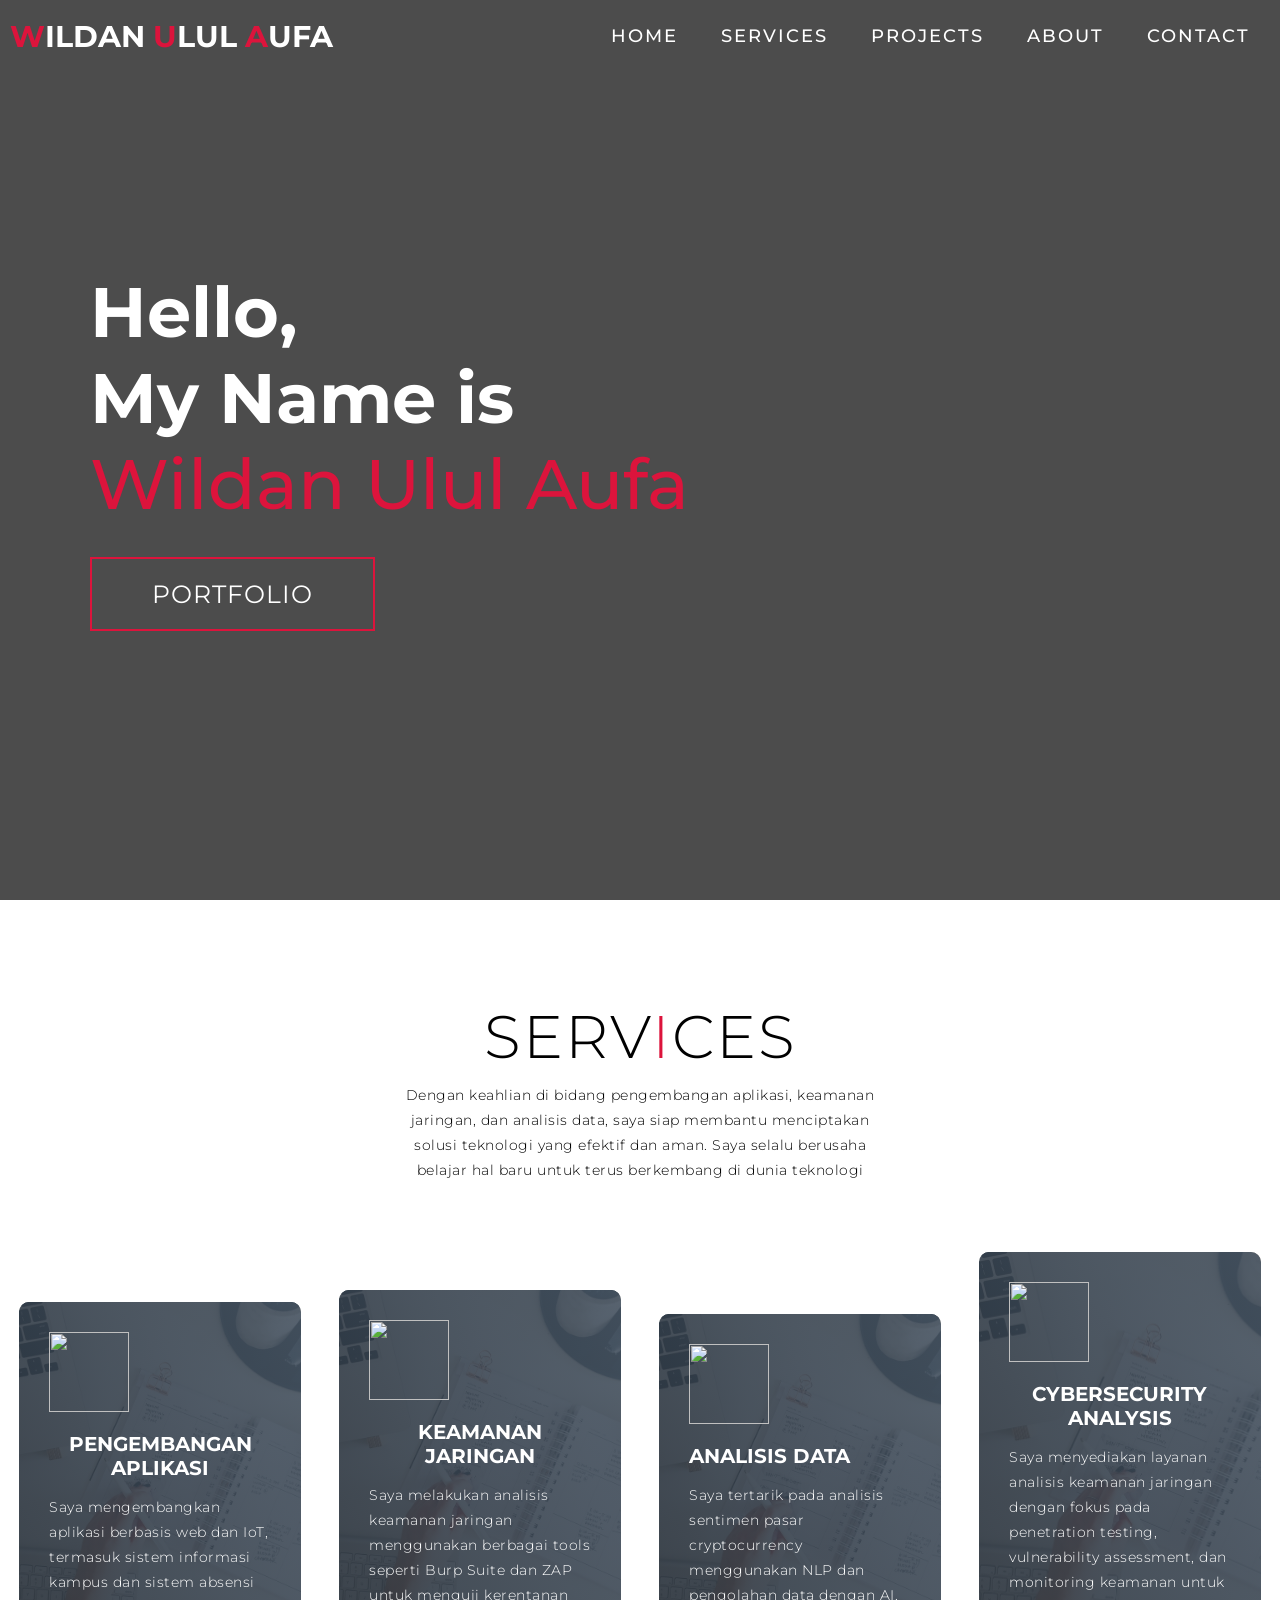
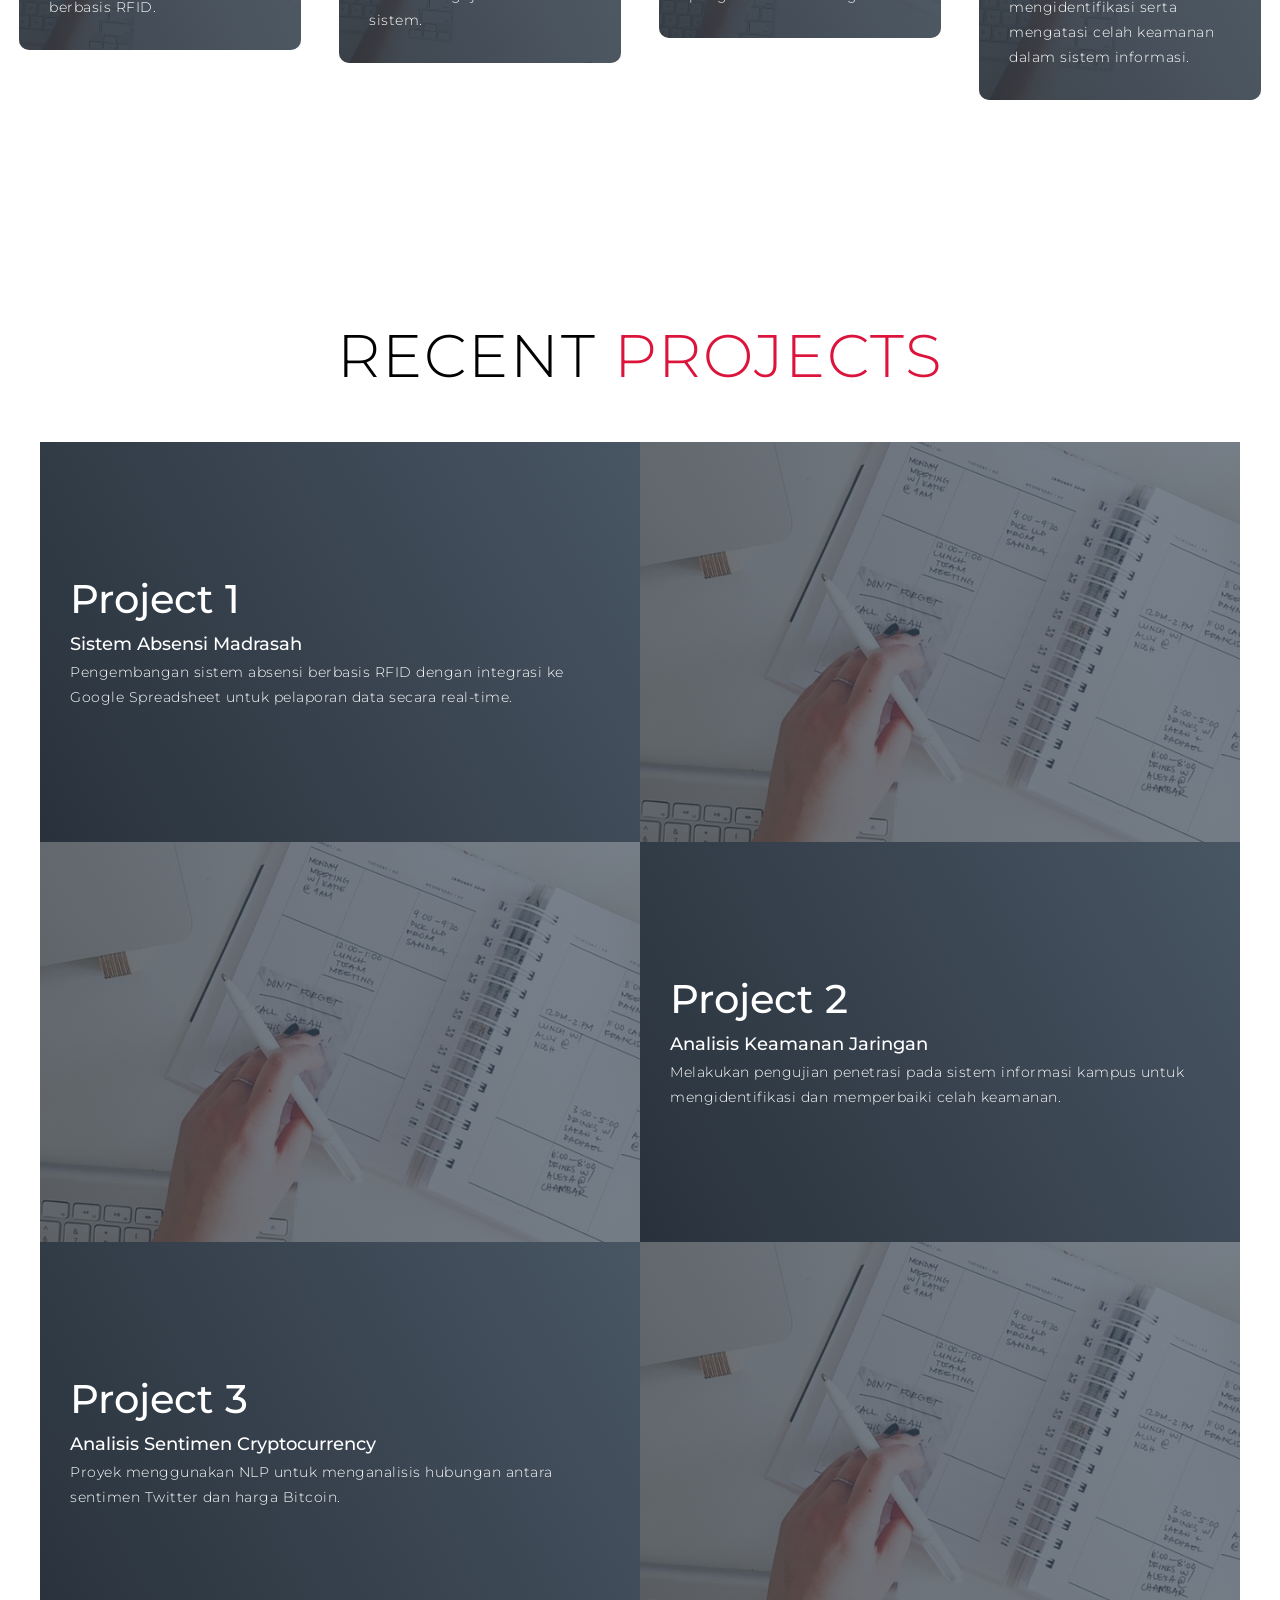
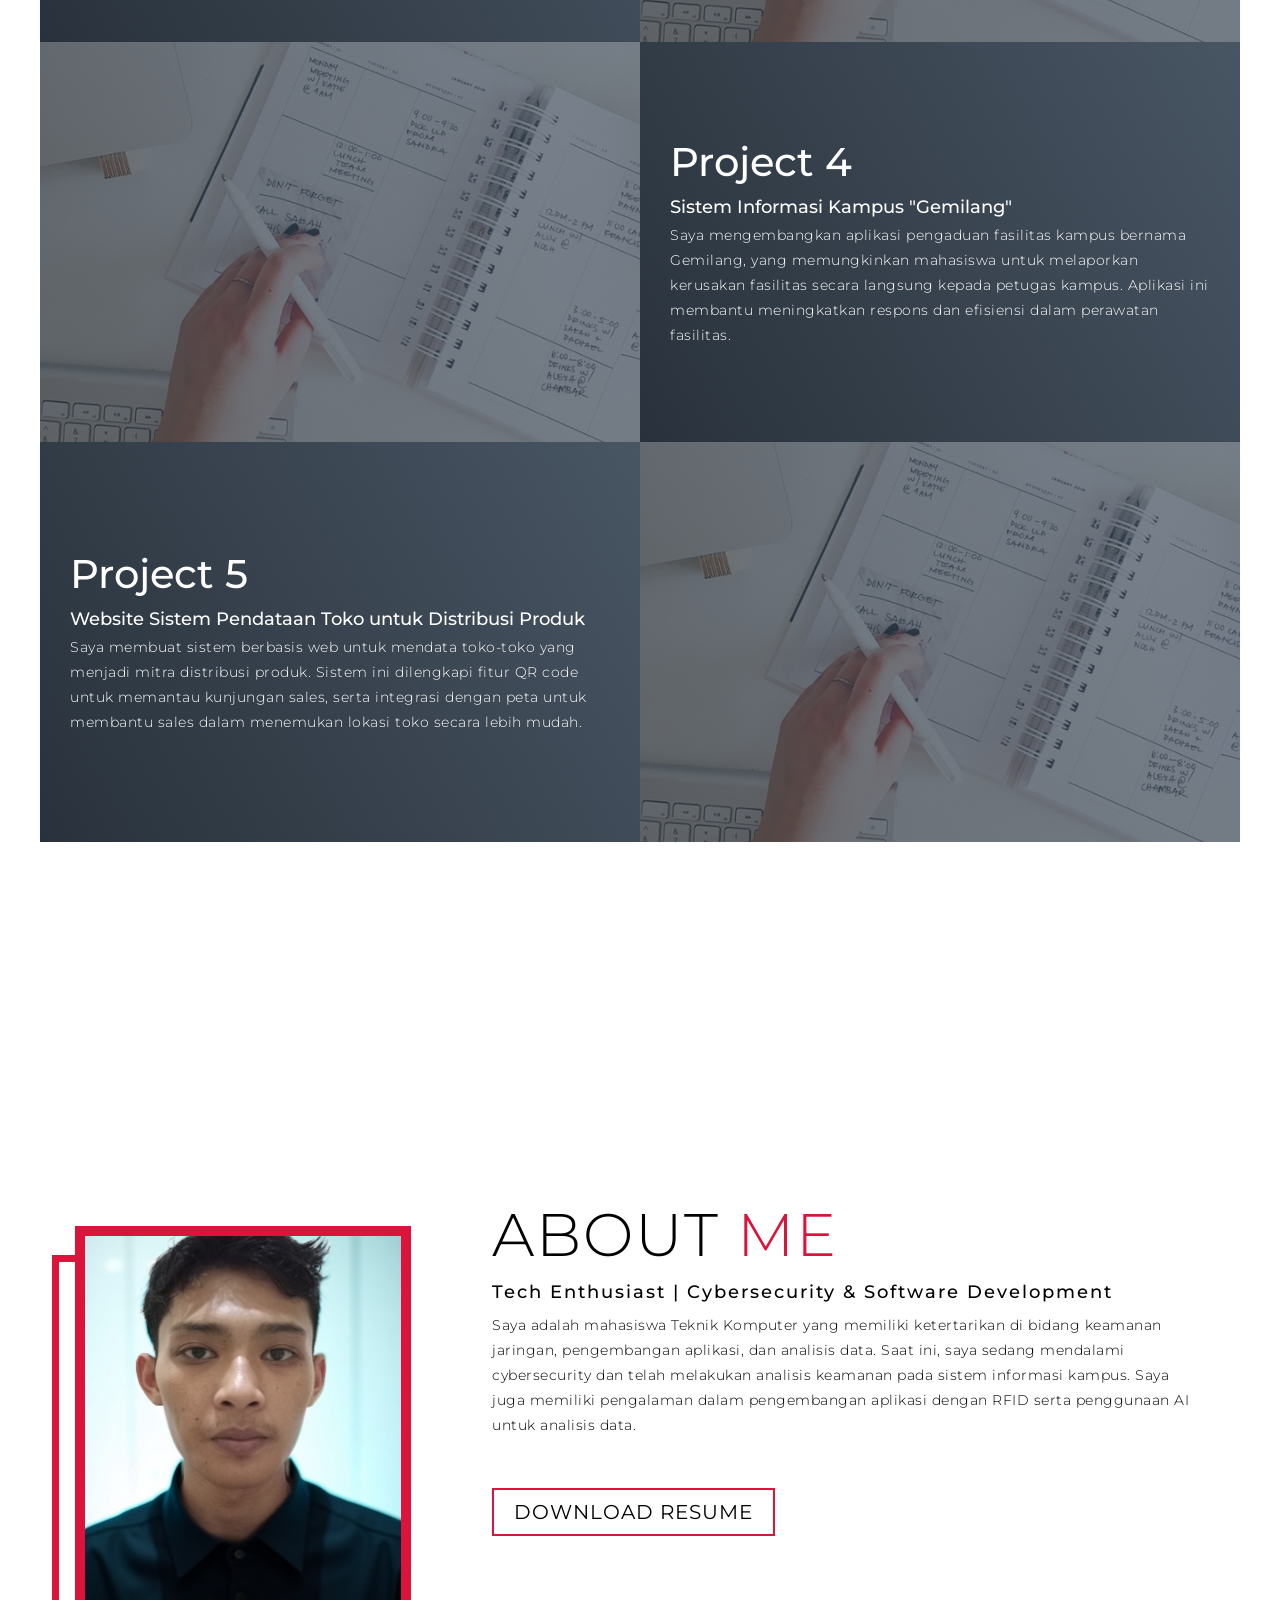
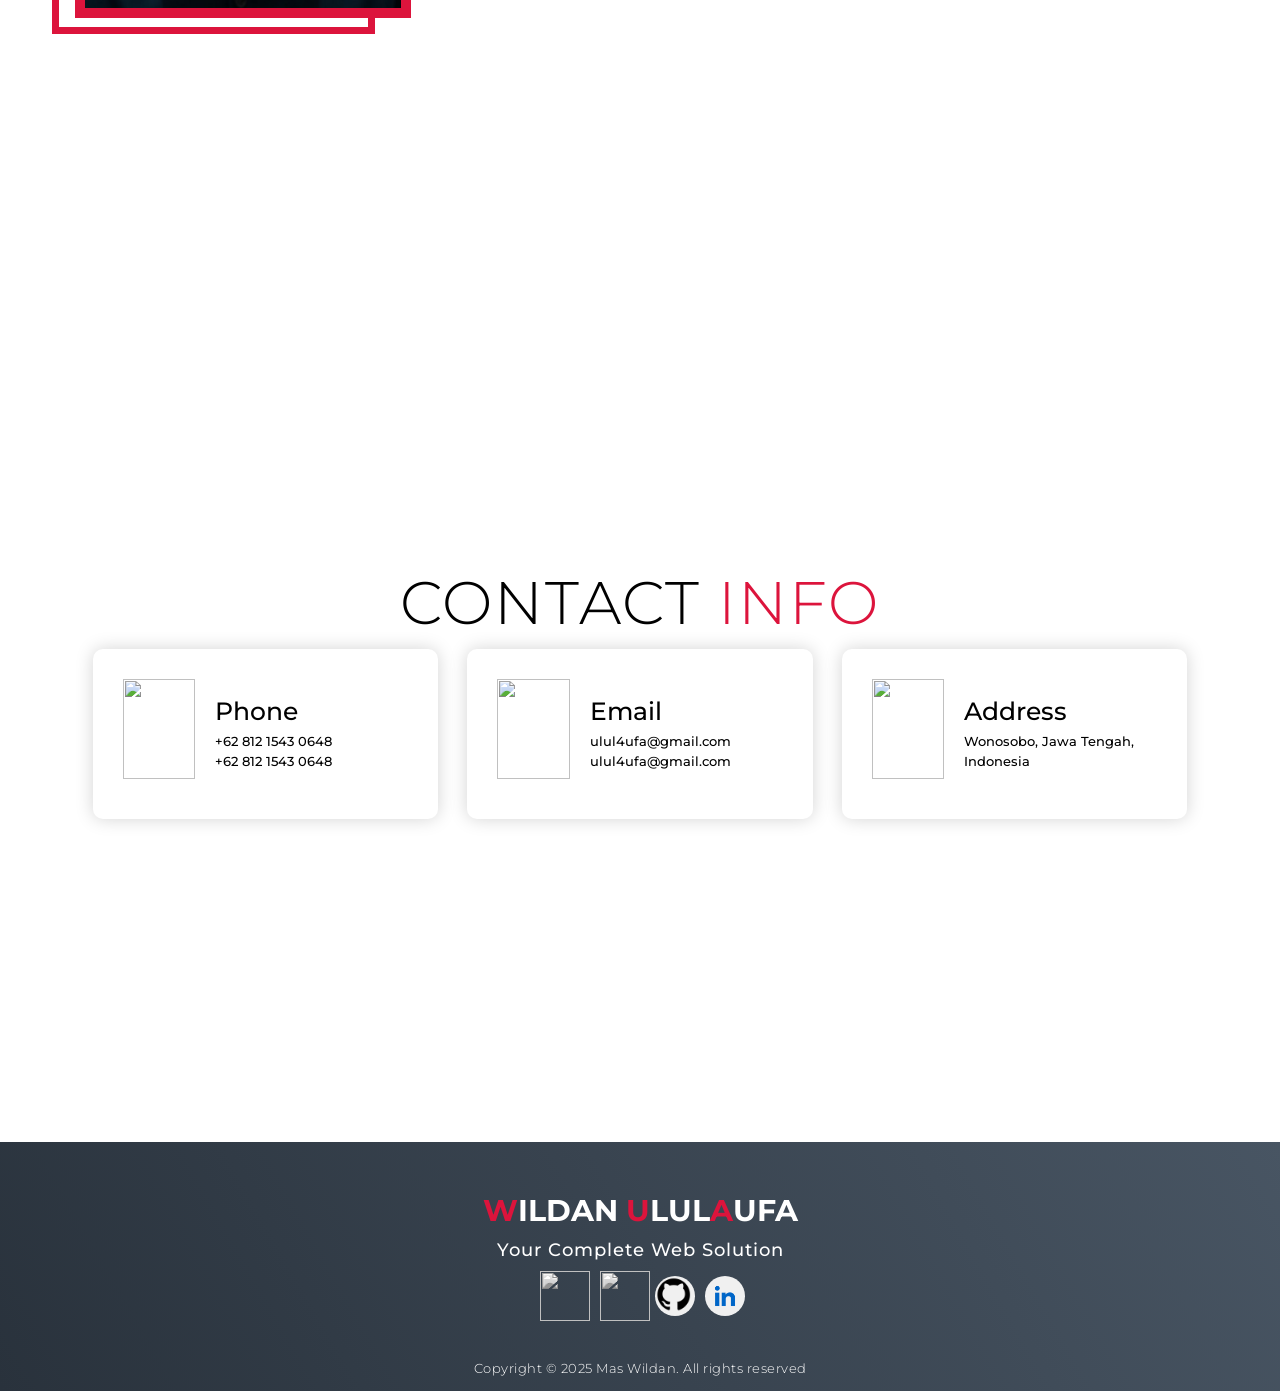
==== index.html @ d7ec3160 "Update index.html" ====
<!DOCTYPE html>
<html lang="en">

<head>
  <meta charset="UTF-8">
  <meta name="viewport" content="width=device-width, initial-scale=1.0">
  <meta name="description" content="Portofolio Wildan Ulul Aufa - Cybersecurity, Software Development, dan Data Analysis.">

  <link rel="stylesheet" href="style.css">
  <title>My Website</title>
</head>

<body>
  <!-- Header -->
  <section id="header">
    <div class="header container">
      <div class="nav-bar">
        <div class="brand">
          <a href="#hero">
            <h1><span>W</span>ildan <span>U</span>lul <span>A</span>ufa</h1>
          </a>
        </div>
        <div class="nav-list">
          <div class="hamburger">
            <div class="bar"></div>
          </div>
          <ul>
            <li><a href="#hero" data-after="Home">Home</a></li>
            <li><a href="#services" data-after="Service">Services</a></li>
            <li><a href="#projects" data-after="Projects">Projects</a></li>
            <li><a href="#about" data-after="About">About</a></li>
            <li><a href="#contact" data-after="Contact">Contact</a></li>
          </ul>
        </div>
      </div>
    </div>
  </section>
  <!-- End Header -->


  <!-- Hero Section  -->
  <section id="hero">
    <div class="hero container">
      <div>
        <h1>Hello, <span></span></h1>
        <h1>My Name is <span></span></h1>
        <h1>Wildan Ulul Aufa <span></span></h1>
        <a href="#projects" type="button" class="cta">Portfolio</a>
      </div>
    </div>
  </section>
  <!-- End Hero Section  -->

  <!-- Service Section -->
  <section id="services">
    <div class="services container">
      <div class="service-top">
        <h1 class="section-title">Serv<span>i</span>ces</h1>
        <p>Dengan keahlian di bidang pengembangan aplikasi, keamanan jaringan, dan analisis data, saya siap membantu menciptakan solusi teknologi yang efektif dan aman. Saya selalu berusaha belajar hal baru untuk terus berkembang di dunia teknologi</p>
      </div>
      <div class="service-bottom">
        <div class="service-item">
          <div class="icon"><img src="https://img.icons8.com/bubbles/100/000000/services.png" /></div>
          <h2>Pengembangan Aplikasi</h2>
          <p>Saya mengembangkan aplikasi berbasis web dan IoT, termasuk
            sistem informasi kampus dan sistem absensi berbasis RFID.</p>
        </div>
        <div class="service-item">
          <div class="icon"><img src="https://img.icons8.com/bubbles/100/000000/services.png" /></div>
          <h2>Keamanan Jaringan</h2>
          <p> Saya melakukan analisis keamanan jaringan menggunakan berbagai
            tools seperti Burp Suite dan ZAP untuk menguji kerentanan sistem.</p>
        </div>
        <div class="service-item">
          <div class="icon"><img src="https://img.icons8.com/bubbles/100/000000/services.png" /></div>
          <h2>Analisis Data</h2>
          <p>Saya tertarik pada analisis sentimen pasar cryptocurrency
            menggunakan NLP dan pengolahan data dengan AI.</p>
        </div>
        <div class="service-item">
          <div class="icon"><img src="https://img.icons8.com/bubbles/100/000000/services.png" /></div>
          <h2>Cybersecurity Analysis</h2>
          <p>Saya menyediakan layanan analisis keamanan jaringan dengan fokus pada penetration testing, vulnerability assessment, dan monitoring keamanan untuk mengidentifikasi serta mengatasi celah keamanan dalam sistem informasi.</p>
        </div>
      </div>
    </div>
  </section>
  <!-- End Service Section -->

  <!-- Projects Section -->
  <section id="projects">
    <div class="projects container">
      <div class="projects-header">
        <h1 class="section-title">Recent <span>Projects</span></h1>
      </div>
      <div class="all-projects">
        <div class="project-item">
          <div class="project-info">
            <h1>Project 1</h1>
            <h2>Sistem Absensi Madrasah</h2>
            <p> Pengembangan sistem absensi berbasis RFID dengan integrasi ke Google
                Spreadsheet untuk pelaporan data secara real-time.</p>
          </div>
          <div class="project-img">
            <img src="./img/img-1.png" alt="img">
          </div>
        </div>
        <div class="project-item">
          <div class="project-info">
            <h1>Project 2</h1>
            <h2>Analisis Keamanan Jaringan</h2>
            <p>Melakukan pengujian penetrasi pada sistem informasi kampus untuk
                mengidentifikasi dan memperbaiki celah keamanan.</p>
          </div>
          <div class="project-img">
            <img src="./img/img-1.png" alt="img">
          </div>
        </div>
        <div class="project-item">
          <div class="project-info">
            <h1>Project 3</h1>
            <h2>Analisis Sentimen Cryptocurrency</h2>
            <p>Proyek menggunakan NLP untuk menganalisis hubungan antara sentimen
                Twitter dan harga Bitcoin.</p>
          </div>
          <div class="project-img">
            <img src="./img/img-1.png" alt="img">
          </div>
        </div>
        <div class="project-item">
          <div class="project-info">
            <h1>Project 4</h1>
            <h2>Sistem Informasi Kampus "Gemilang"</h2>
            <p>Saya mengembangkan aplikasi pengaduan fasilitas kampus bernama Gemilang, yang memungkinkan mahasiswa untuk melaporkan kerusakan fasilitas secara langsung kepada petugas kampus. Aplikasi ini membantu meningkatkan respons dan efisiensi dalam perawatan fasilitas.

            </p>
          </div>
          <div class="project-img">
            <img src="./img/img-1.png" alt="img">
          </div>
        </div>
        <div class="project-item">
          <div class="project-info">
            <h1>Project 5</h1>
            <h2>Website Sistem Pendataan Toko untuk Distribusi Produk</h2>
            <p>Saya membuat sistem berbasis web untuk mendata toko-toko yang menjadi mitra distribusi produk. Sistem ini dilengkapi fitur QR code untuk memantau kunjungan sales, serta integrasi dengan peta untuk membantu sales dalam menemukan lokasi toko secara lebih mudah.</p>
          </div>
          <div class="project-img">
            <img src="./img/img-1.png" alt="img">
          </div>
        </div>
      </div>
    </div>
  </section>
  <!-- End Projects Section -->

  <!-- About Section -->
  <section id="about">
    <div class="about container">
      <div class="col-left">
        <div class="about-img">
          <img src="./img/img-2.png" alt="img">
        </div>
      </div>
      <div class="col-right">
        <h1 class="section-title">About <span>me</span></h1>
        <h2>Tech Enthusiast | Cybersecurity & Software Development</h2>
        <p>Saya adalah mahasiswa Teknik Komputer yang memiliki ketertarikan di bidang
            keamanan jaringan, pengembangan aplikasi, dan analisis data. Saat ini,
            saya sedang mendalami cybersecurity dan telah melakukan analisis keamanan
            pada sistem informasi kampus. Saya juga memiliki pengalaman dalam
            pengembangan aplikasi dengan RFID serta penggunaan AI untuk analisis data.</p>
            <a href="Wildan_Ulul_Aufa_Resume.pdf" class="cta" download>Download Resume</a>

      </div>
    </div>
  </section>
  <!-- End About Section -->

  <!-- Contact Section -->
  <section id="contact">
    <div class="contact container">
      <div>
        <h1 class="section-title">Contact <span>info</span></h1>
      </div>
      <div class="contact-items">
        <div class="contact-item">
          <div class="icon"><img src="https://img.icons8.com/bubbles/100/000000/phone.png" /></div>
          <div class="contact-info">
            <h1>Phone</h1>
            <h2>+62 812 1543 0648</h2>
            <h2>+62 812 1543 0648</h2>
          </div>
        </div>
        <div class="contact-item">
          <div class="icon"><img src="https://img.icons8.com/bubbles/100/000000/new-post.png" /></div>
          <div class="contact-info">
            <h1>Email</h1>
            <h2>ulul4ufa@gmail.com</h2>
            <h2>ulul4ufa@gmail.com</h2>
          </div>
        </div>
        <div class="contact-item">
          <div class="icon"><img src="https://img.icons8.com/bubbles/100/000000/map-marker.png" /></div>
          <div class="contact-info">
            <h1>Address</h1>
            <h2>Wonosobo, Jawa Tengah, Indonesia</h2>
          </div>
        </div>
      </div>
    </div>
  </section>
  <!-- End Contact Section -->

  <!-- Footer -->
  <section id="footer">
    <div class="footer container">
      <div class="brand">
        <h1><span>W</span>ildan <span>U</span>lul<span>A</span>ufa</h1>
      </div>
      <h2>Your Complete Web Solution</h2>
      <div class="social-icon">
        <div class="social-item">
          <a href="#"><img src="https://img.icons8.com/bubbles/100/000000/facebook-new.png" /></a>
        </div>
        <div class="social-item">
          <a href="https:instagram.com/wil.dan.ulul"><img src="https://img.icons8.com/bubbles/100/000000/instagram-new.png" /></a>
        </div>
        <div class="social-icons">
            <a href="https://github.com/wildantech"><img src="github-icon.png" alt="GitHub"></a>
            <a href="https://linkedin.com/in/ulul-aufa-ba371b335"><img src="linkedin-icon.png" alt="LinkedIn"></a>
          </div>
          
      </div>
      <p>Copyright © 2025 Mas Wildan. All rights reserved</p>
    </div>
  </section>
  <!-- End Footer -->
  <script src="./app.js"></script>
</body>

</html>
---- style.css ----
@import 'https://fonts.googleapis.com/css?family=Montserrat:300, 400, 700&display=swap';
* {
	padding: 0;
	margin: 0;
	box-sizing: border-box;
}
html {
	font-size: 10px;
	font-family: 'Montserrat', sans-serif;
	scroll-behavior: smooth;
}
a {
	text-decoration: none;
}
.container {
	min-height: 100vh;
	width: 100%;
	display: flex;
	align-items: center;
	justify-content: center;
}
img {
	height: 100%;
	width: 100%;
	object-fit: cover;
}
p {
	color: black;
	font-size: 1.4rem;
	margin-top: 5px;
	line-height: 2.5rem;
	font-weight: 300;
	letter-spacing: 0.05rem;
}
.section-title {
	font-size: 4rem;
	font-weight: 300;
	color: black;
	margin-bottom: 10px;
	text-transform: uppercase;
	letter-spacing: 0.2rem;
	text-align: center;
}
.section-title span {
	color: crimson;
}

.cta {
	display: inline-block;
	padding: 10px 30px;
	color: white;
	background-color: transparent;
	border: 2px solid crimson;
	font-size: 2rem;
	text-transform: uppercase;
	letter-spacing: 0.1rem;
	margin-top: 30px;
	transition: 0.3s ease;
	transition-property: background-color, color;
}
.cta:hover {
	color: white;
	background-color: crimson;
}
.brand h1 {
	font-size: 3rem;
	text-transform: uppercase;
	color: white;
}
.brand h1 span {
	color: crimson;
}

/* Header section */
#header {
	position: fixed;
	z-index: 1000;
	left: 0;
	top: 0;
	width: 100vw;
	height: auto;
}
#header .header {
	min-height: 8vh;
	background-color: rgba(31, 30, 30, 0.24);
	transition: 0.3s ease background-color;
}
#header .nav-bar {
	display: flex;
	align-items: center;
	justify-content: space-between;
	width: 100%;
	height: 100%;
	max-width: 1300px;
	padding: 0 10px;
}
#header .nav-list ul {
	list-style: none;
	position: absolute;
	background-color: rgb(31, 30, 30);
	width: 100vw;
	height: 100vh;
	left: 100%;
	top: 0;
	display: flex;
	flex-direction: column;
	justify-content: center;
	align-items: center;
	z-index: 1;
	overflow-x: hidden;
	transition: 0.5s ease left;
}
#header .nav-list ul.active {
	left: 0%;
}
#header .nav-list ul a {
	font-size: 2.5rem;
	font-weight: 500;
	letter-spacing: 0.2rem;
	text-decoration: none;
	color: white;
	text-transform: uppercase;
	padding: 20px;
	display: block;
}
#header .nav-list ul a::after {
	content: attr(data-after);
	position: absolute;
	top: 50%;
	left: 50%;
	transform: translate(-50%, -50%) scale(0);
	color: rgba(240, 248, 255, 0.021);
	font-size: 13rem;
	letter-spacing: 50px;
	z-index: -1;
	transition: 0.3s ease letter-spacing;
}
#header .nav-list ul li:hover a::after {
	transform: translate(-50%, -50%) scale(1);
	letter-spacing: initial;
}
#header .nav-list ul li:hover a {
	color: crimson;
}
#header .hamburger {
	height: 60px;
	width: 60px;
	display: inline-block;
	border: 3px solid white;
	border-radius: 50%;
	position: relative;
	display: flex;
	align-items: center;
	justify-content: center;
	z-index: 100;
	cursor: pointer;
	transform: scale(0.8);
	margin-right: 20px;
}
#header .hamburger:after {
	position: absolute;
	content: '';
	height: 100%;
	width: 100%;
	border-radius: 50%;
	border: 3px solid white;
	animation: hamburger_puls 1s ease infinite;
}
#header .hamburger .bar {
	height: 2px;
	width: 30px;
	position: relative;
	background-color: white;
	z-index: -1;
}
#header .hamburger .bar::after,
#header .hamburger .bar::before {
	content: '';
	position: absolute;
	height: 100%;
	width: 100%;
	left: 0;
	background-color: white;
	transition: 0.3s ease;
	transition-property: top, bottom;
}
#header .hamburger .bar::after {
	top: 8px;
}
#header .hamburger .bar::before {
	bottom: 8px;
}
#header .hamburger.active .bar::before {
	bottom: 0;
}
#header .hamburger.active .bar::after {
	top: 0;
}
/* End Header section */

/* Hero Section */
#hero {
	background-image: url(./img/hero-bg.png);
	background-size: cover;
	background-position: top center;
	position: relative;
	z-index: 1;
}
#hero::after {
	content: '';
	position: absolute;
	left: 0;
	top: 0;
	height: 100%;
	width: 100%;
	background-color: black;
	opacity: 0.7;
	z-index: -1;
}
#hero .hero {
	max-width: 1200px;
	margin: 0 auto;
	padding: 0 50px;
	justify-content: flex-start;
}
#hero h1 {
	display: block;
	width: fit-content;
	font-size: 4rem;
	position: relative;
	color: transparent;
	animation: text_reveal 0.5s ease forwards;
	animation-delay: 1s;
}
#hero h1:nth-child(1) {
	animation-delay: 1s;
}
#hero h1:nth-child(2) {
	animation-delay: 2s;
}
#hero h1:nth-child(3) {
	animation: text_reveal_name 0.5s ease forwards;
	animation-delay: 3s;
}
#hero h1 span {
	position: absolute;
	top: 0;
	left: 0;
	height: 100%;
	width: 0;
	background-color: crimson;
	animation: text_reveal_box 1s ease;
	animation-delay: 0.5s;
}
#hero h1:nth-child(1) span {
	animation-delay: 0.5s;
}
#hero h1:nth-child(2) span {
	animation-delay: 1.5s;
}
#hero h1:nth-child(3) span {
	animation-delay: 2.5s;
}

/* End Hero Section */

/* Services Section */
#services .services {
	flex-direction: column;
	text-align: center;
	max-width: 1500px;
	margin: 0 auto;
	padding: 100px 0;
}
#services .service-top {
	max-width: 500px;
	margin: 0 auto;
}
#services .service-bottom {
	display: flex;
	align-items: center;
	justify-content: center;
	flex-wrap: wrap;
	margin-top: 50px;
}
#services .service-item {
	flex-basis: 80%;
	display: flex;
	align-items: flex-start;
	justify-content: center;
	flex-direction: column;
	padding: 30px;
	border-radius: 10px;
	background-image: url(./img/img-1.png);
	background-size: cover;
	margin: 10px 5%;
	position: relative;
	z-index: 1;
	overflow: hidden;
}
#services .service-item::after {
	content: '';
	position: absolute;
	left: 0;
	top: 0;
	height: 100%;
	width: 100%;
	background-image: linear-gradient(60deg, #29323c 0%, #485563 100%);
	opacity: 0.9;
	z-index: -1;
}
#services .service-bottom .icon {
	height: 80px;
	width: 80px;
	margin-bottom: 20px;
}
#services .service-item h2 {
	font-size: 2rem;
	color: white;
	margin-bottom: 10px;
	text-transform: uppercase;
}
#services .service-item p {
	color: white;
	text-align: left;
}
/* End Services Section */

/* Projects section */
#projects .projects {
	flex-direction: column;
	max-width: 1200px;
	margin: 0 auto;
	padding: 100px 0;
}
#projects .projects-header h1 {
	margin-bottom: 50px;
}
#projects .all-projects {
	display: flex;
	align-items: center;
	justify-content: center;
	flex-direction: column;
}
#projects .project-item {
	display: flex;
	align-items: center;
	justify-content: center;
	flex-direction: column;
	width: 80%;
	margin: 20px auto;
	overflow: hidden;
	border-radius: 10px;
}
#projects .project-info {
	padding: 30px;
	flex-basis: 50%;
	height: 100%;
	display: flex;
	align-items: flex-start;
	justify-content: center;
	flex-direction: column;
	background-image: linear-gradient(60deg, #29323c 0%, #485563 100%);
	color: white;
}
#projects .project-info h1 {
	font-size: 4rem;
	font-weight: 500;
}
#projects .project-info h2 {
	font-size: 1.8rem;
	font-weight: 500;
	margin-top: 10px;
}
#projects .project-info p {
	color: white;
}
#projects .project-img {
	flex-basis: 50%;
	height: 300px;
	overflow: hidden;
	position: relative;
}
#projects .project-img:after {
	content: '';
	position: absolute;
	left: 0;
	top: 0;
	height: 100%;
	width: 100%;
	background-image: linear-gradient(60deg, #29323c 0%, #485563 100%);
	opacity: 0.7;
}
#projects .project-img img {
	transition: 0.3s ease transform;
}
#projects .project-item:hover .project-img img {
	transform: scale(1.1);
}
/* End Projects section */

/* About Section */
#about .about {
	flex-direction: column-reverse;
	text-align: center;
	max-width: 1200px;
	margin: 0 auto;
	padding: 100px 20px;
}
#about .col-left {
	width: 250px;
	height: 360px;
}
#about .col-right {
	width: 100%;
}
#about .col-right h2 {
	font-size: 1.8rem;
	font-weight: 500;
	letter-spacing: 0.2rem;
	margin-bottom: 10px;
}
#about .col-right p {
	margin-bottom: 20px;
}
#about .col-right .cta {
	color: black;
	margin-bottom: 50px;
	padding: 10px 20px;
	font-size: 2rem;
}
#about .col-left .about-img {
	height: 100%;
	width: 100%;
	position: relative;
	border: 10px solid white;
}
#about .col-left .about-img::after {
	content: '';
	position: absolute;
	left: -33px;
	top: 19px;
	height: 98%;
	width: 98%;
	border: 7px solid crimson;
	z-index: -1;
}
/* End About Section */

/* contact Section */
#contact .contact {
	flex-direction: column;
	max-width: 1200px;
	margin: 0 auto;
	width: 90%;
}
#contact .contact-items {
	/* max-width: 400px; */
	width: 100%;
}
#contact .contact-item {
	width: 80%;
	padding: 20px;
	text-align: center;
	border-radius: 10px;
	padding: 30px;
	margin: 30px;
	display: flex;
	justify-content: center;
	align-items: center;
	flex-direction: column;
	box-shadow: 0px 0px 18px 0 #0000002c;
	transition: 0.3s ease box-shadow;
}
#contact .contact-item:hover {
	box-shadow: 0px 0px 5px 0 #0000002c;
}
#contact .icon {
	width: 70px;
	margin: 0 auto;
	margin-bottom: 10px;
}
#contact .contact-info h1 {
	font-size: 2.5rem;
	font-weight: 500;
	margin-bottom: 5px;
}
#contact .contact-info h2 {
	font-size: 1.3rem;
	line-height: 2rem;
	font-weight: 500;
}
/*End contact Section */

/* Footer */
#footer {
	background-image: linear-gradient(60deg, #29323c 0%, #485563 100%);
}
#footer .footer {
	min-height: 200px;
	flex-direction: column;
	padding-top: 50px;
	padding-bottom: 10px;
}
#footer h2 {
	color: white;
	font-weight: 500;
	font-size: 1.8rem;
	letter-spacing: 0.1rem;
	margin-top: 10px;
	margin-bottom: 10px;
}
#footer .social-icon {
	display: flex;
	margin-bottom: 30px;
}
#footer .social-item {
	height: 50px;
	width: 50px;
	margin: 0 5px;
}
#footer .social-item img {
	filter: grayscale(1);
	transition: 0.3s ease filter;
}
#footer .social-item:hover img {
	filter: grayscale(0);
}
#footer p {
	color: white;
	font-size: 1.3rem;
}
/* End Footer */

/* Keyframes */
@keyframes hamburger_puls {
	0% {
		opacity: 1;
		transform: scale(1);
	}
	100% {
		opacity: 0;
		transform: scale(1.4);
	}
}
@keyframes text_reveal_box {
	50% {
		width: 100%;
		left: 0;
	}
	100% {
		width: 0;
		left: 100%;
	}
}
@keyframes text_reveal {
	100% {
		color: white;
	}
}
@keyframes text_reveal_name {
	100% {
		color: crimson;
		font-weight: 500;
	}
}
/* End Keyframes */

/* Media Query For Tablet */
@media only screen and (min-width: 768px) {
	.cta {
		font-size: 2.5rem;
		padding: 20px 60px;
	}
	h1.section-title {
		font-size: 6rem;
	}

	/* Hero */
	#hero h1 {
		font-size: 7rem;
	}
	/* End Hero */

	/* Services Section */
	#services .service-bottom .service-item {
		flex-basis: 45%;
		margin: 2.5%;
	}
	/* End Services Section */

	/* Project */
	#projects .project-item {
		flex-direction: row;
	}
	#projects .project-item:nth-child(even) {
		flex-direction: row-reverse;
	}
	#projects .project-item {
		height: 400px;
		margin: 0;
		width: 100%;
		border-radius: 0;
	}
	#projects .all-projects .project-info {
		height: 100%;
	}
	#projects .all-projects .project-img {
		height: 100%;
	}
	/* End Project */

	/* About */
	#about .about {
		flex-direction: row;
	}
	#about .col-left {
		width: 600px;
		height: 400px;
		padding-left: 60px;
	}
	#about .about .col-left .about-img {
		left: -45px;
		top: 34px;
		height: 98%;
		width: 98%;
		border: 10px solid crimson;
	}
	#about .col-right {
		text-align: left;
		padding: 30px;
	}
	#about .col-right h1 {
		text-align: left;
	}
	/* End About */

	/* contact  */
	#contact .contact {
		flex-direction: column;
		padding: 100px 0;
		align-items: center;
		justify-content: center;
		min-width: 20vh;
	}
	#contact .contact-items {
		width: 100%;
		display: flex;
		flex-direction: row;
		justify-content: space-evenly;
		margin: 0;
	}
	#contact .contact-item {
		width: 30%;
		margin: 0;
		flex-direction: row;
	}
	#contact .contact-item .icon {
		height: 100px;
		width: 100px;
	}
	#contact .contact-item .icon img {
		object-fit: contain;
	}
	#contact .contact-item .contact-info {
		width: 100%;
		text-align: left;
		padding-left: 20px;
	}
    /* Menyesuaikan ukuran ikon GitHub dan LinkedIn agar sesuai dengan Instagram */
.social-icons {
    display: flex;
    gap: 10px;
    align-items: center;
}

.social-icons a {
    display: flex;
    justify-content: center;
    align-items: center;
    width: 40px; /* Sesuaikan dengan ukuran ikon Instagram */
    height: 40px; /* Sesuaikan dengan ukuran ikon Instagram */
    border-radius: 50%; /* Membuat ikon berbentuk lingkaran */
    background-color: #f0f0f0; /* Warna latar belakang */
    transition: transform 0.3s ease, background-color 0.3s ease;
}

.social-icons a:hover {
    transform: scale(1.1);
    background-color: #e0e0e0; /* Efek hover */
}

/* Warna ikon */
.social-icons a i {
    font-size: 20px; /* Ukuran ikon */
    color: #333; /* Warna ikon default */
}

/* Warna khusus untuk masing-masing ikon */
.social-icons a.github {
    background-color: #333;
}
.social-icons a.github i {
    color: #fff;
}

.social-icons a.linkedin {
    background-color: #0077b5;
}
.social-icons a.linkedin i {
    color: #fff;
}
	/* End contact  */
}
/* End Media Query For Tablet */

/* Media Query For Desktop */
@media only screen and (min-width: 1200px) {
	/* header */
	#header .hamburger {
		display: none;
	}
	#header .nav-list ul {
		position: initial;
		display: block;
		height: auto;
		width: fit-content;
		background-color: transparent;
	}
	#header .nav-list ul li {
		display: inline-block;
	}
	#header .nav-list ul li a {
		font-size: 1.8rem;
	}
	#header .nav-list ul a:after {
		display: none;
	}
	/* End header */

	#services .service-bottom .service-item {
		flex-basis: 22%;
		margin: 1.5%;
	}
    html {
        scroll-behavior: smooth;
      }
      
}
/* End  Media Query For Desktop */
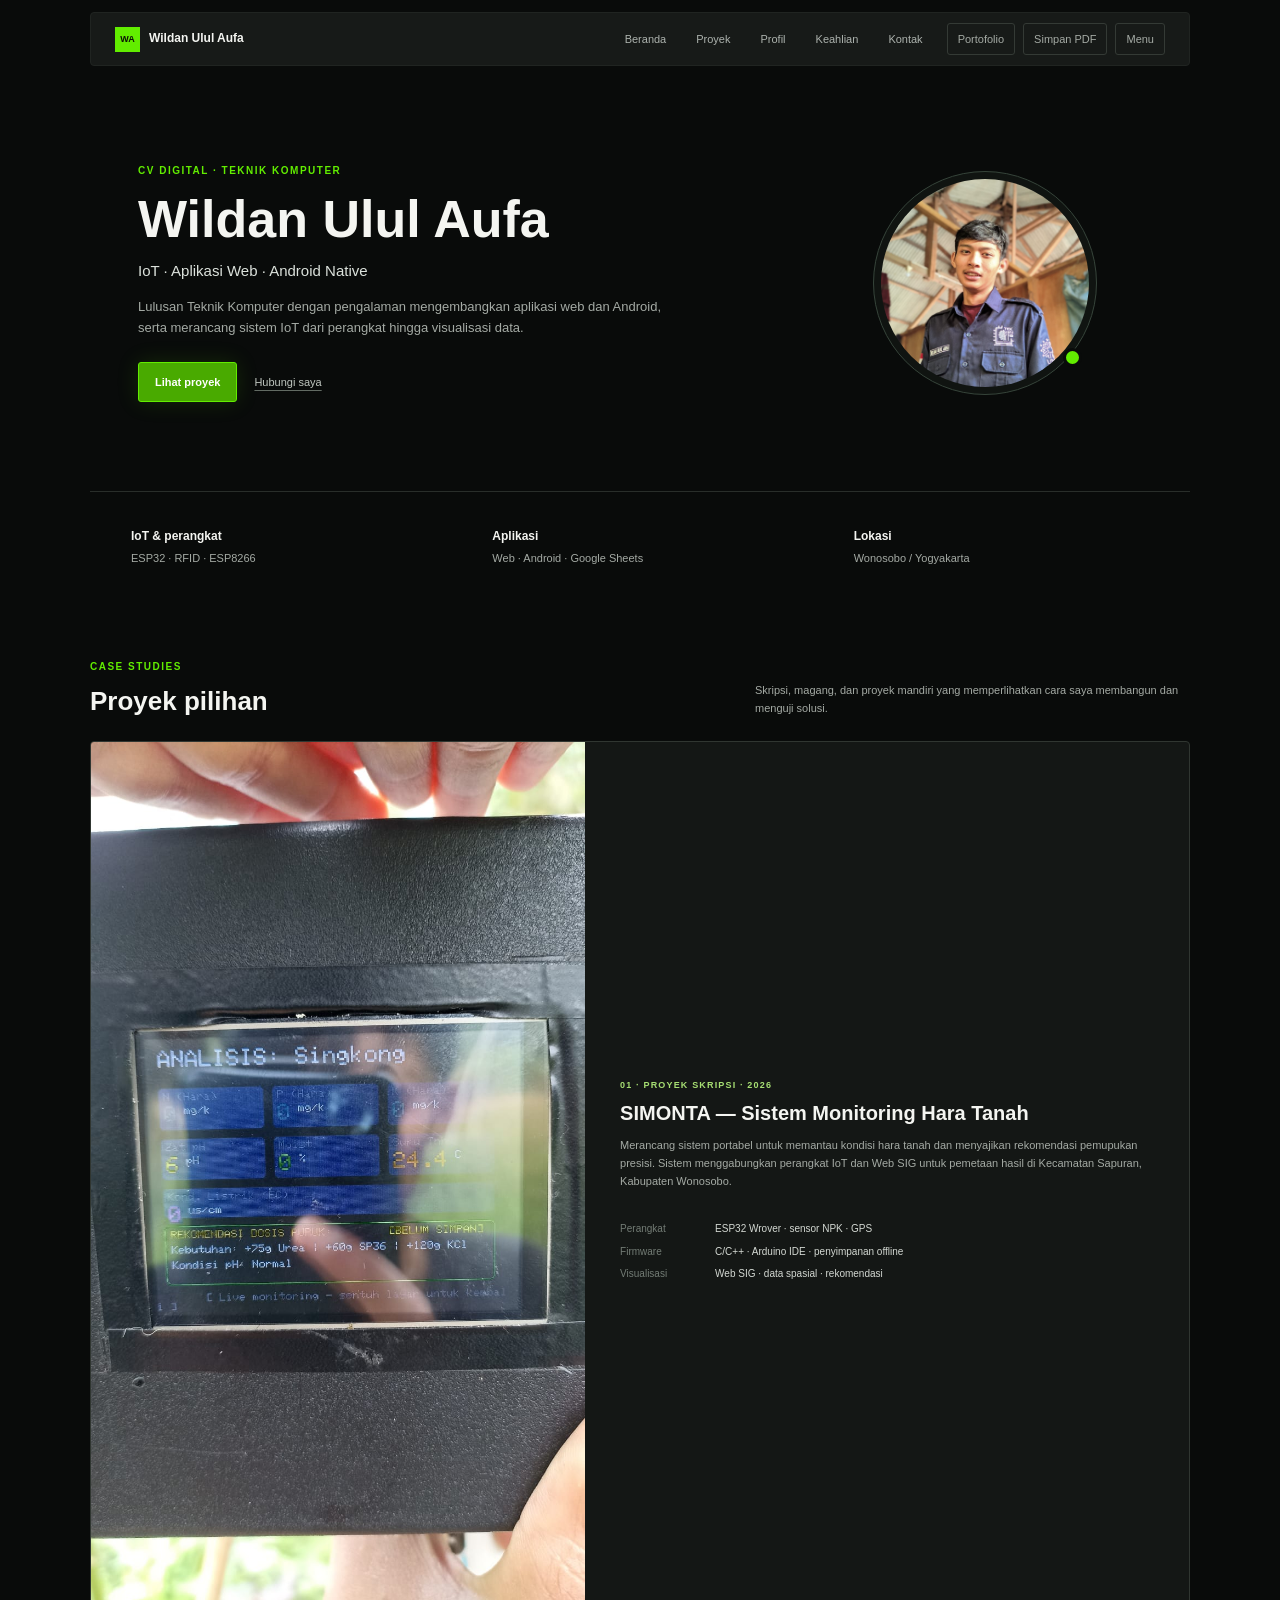
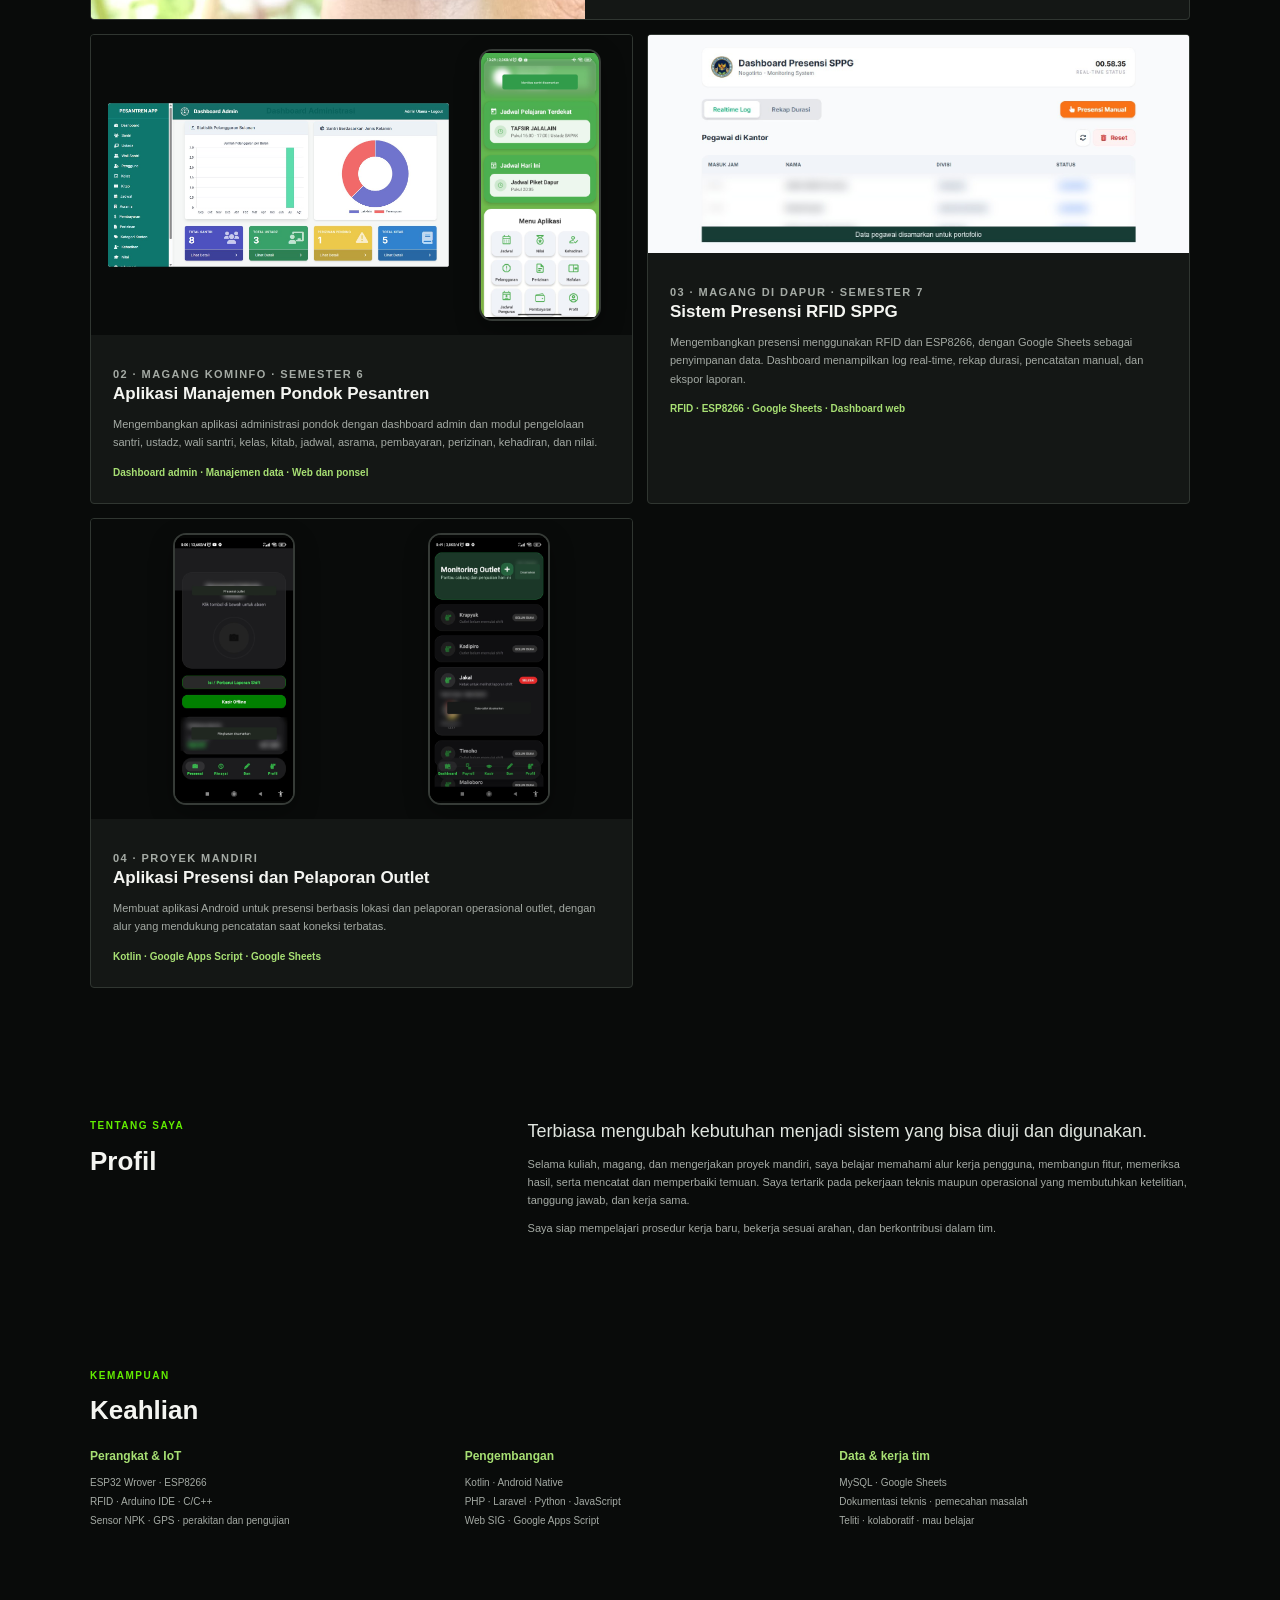
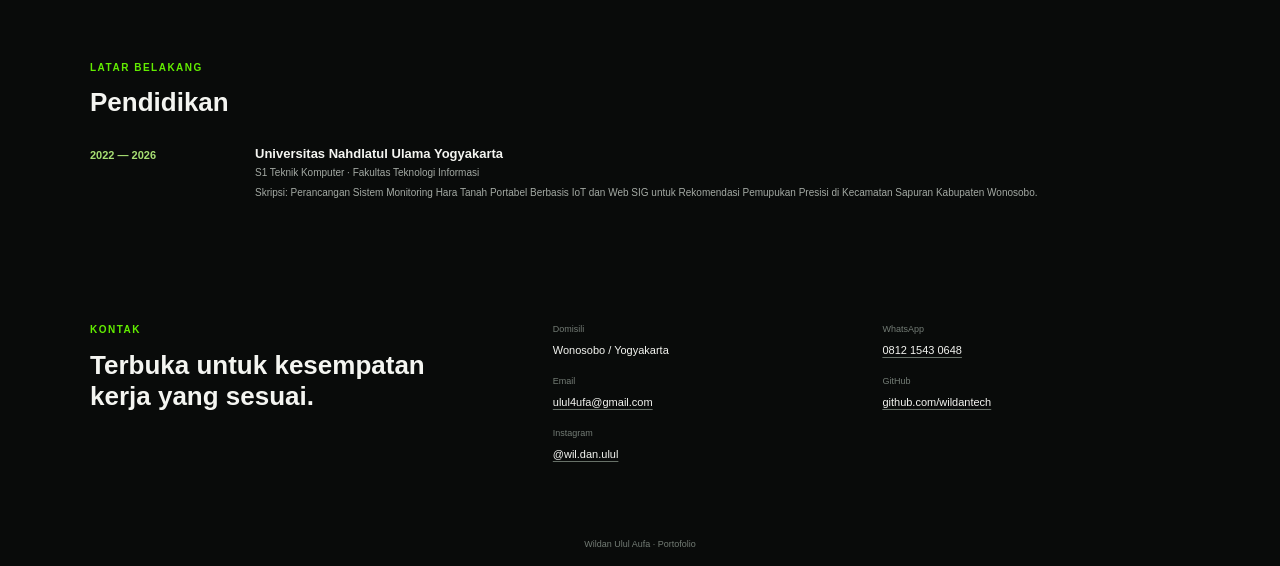
==== commit a308a8f5: "Add files via upload" ====
--- a/index.html
+++ b/index.html
@@ -1,242 +1,365 @@
-<!DOCTYPE html>
-<html lang="en">
-
-<head>
-  <meta charset="UTF-8">
-  <meta name="viewport" content="width=device-width, initial-scale=1.0">
-  <meta name="description" content="Portofolio Wildan Ulul Aufa - Cybersecurity, Software Development, dan Data Analysis.">
-
-  <link rel="stylesheet" href="style.css">
-  <title>My Website</title>
-</head>
-
-<body>
-  <!-- Header -->
-  <section id="header">
-    <div class="header container">
-      <div class="nav-bar">
-        <div class="brand">
-          <a href="#hero">
-            <h1><span>W</span>ildan <span>U</span>lul <span>A</span>ufa</h1>
-          </a>
-        </div>
-        <div class="nav-list">
-          <div class="hamburger">
-            <div class="bar"></div>
-          </div>
-          <ul>
-            <li><a href="#hero" data-after="Home">Home</a></li>
-            <li><a href="#services" data-after="Service">Services</a></li>
-            <li><a href="#projects" data-after="Projects">Projects</a></li>
-            <li><a href="#about" data-after="About">About</a></li>
-            <li><a href="#contact" data-after="Contact">Contact</a></li>
-          </ul>
-        </div>
-      </div>
-    </div>
-  </section>
-  <!-- End Header -->
-
-
-  <!-- Hero Section  -->
-  <section id="hero">
-    <div class="hero container">
-      <div>
-        <h1>Hello, <span></span></h1>
-        <h1>My Name is <span></span></h1>
-        <h1>Wildan Ulul Aufa <span></span></h1>
-        <a href="#projects" type="button" class="cta">Portfolio</a>
-      </div>
-    </div>
-  </section>
-  <!-- End Hero Section  -->
-
-  <!-- Service Section -->
-  <section id="services">
-    <div class="services container">
-      <div class="service-top">
-        <h1 class="section-title">Serv<span>i</span>ces</h1>
-        <p>Dengan keahlian di bidang pengembangan aplikasi, keamanan jaringan, dan analisis data, saya siap membantu menciptakan solusi teknologi yang efektif dan aman. Saya selalu berusaha belajar hal baru untuk terus berkembang di dunia teknologi</p>
-      </div>
-      <div class="service-bottom">
-        <div class="service-item">
-          <div class="icon"><img src="https://img.icons8.com/bubbles/100/000000/services.png" /></div>
-          <h2>Pengembangan Aplikasi</h2>
-          <p>Saya mengembangkan aplikasi berbasis web dan IoT, termasuk
-            sistem informasi kampus dan sistem absensi berbasis RFID.</p>
-        </div>
-        <div class="service-item">
-          <div class="icon"><img src="https://img.icons8.com/bubbles/100/000000/services.png" /></div>
-          <h2>Keamanan Jaringan</h2>
-          <p> Saya melakukan analisis keamanan jaringan menggunakan berbagai
-            tools seperti Burp Suite dan ZAP untuk menguji kerentanan sistem.</p>
-        </div>
-        <div class="service-item">
-          <div class="icon"><img src="https://img.icons8.com/bubbles/100/000000/services.png" /></div>
-          <h2>Analisis Data</h2>
-          <p>Saya tertarik pada analisis sentimen pasar cryptocurrency
-            menggunakan NLP dan pengolahan data dengan AI.</p>
-        </div>
-        <div class="service-item">
-          <div class="icon"><img src="https://img.icons8.com/bubbles/100/000000/services.png" /></div>
-          <h2>Cybersecurity Analysis</h2>
-          <p>Saya menyediakan layanan analisis keamanan jaringan dengan fokus pada penetration testing, vulnerability assessment, dan monitoring keamanan untuk mengidentifikasi serta mengatasi celah keamanan dalam sistem informasi.</p>
-        </div>
-      </div>
-    </div>
-  </section>
-  <!-- End Service Section -->
-
-  <!-- Projects Section -->
-  <section id="projects">
-    <div class="projects container">
-      <div class="projects-header">
-        <h1 class="section-title">Recent <span>Projects</span></h1>
-      </div>
-      <div class="all-projects">
-        <div class="project-item">
-          <div class="project-info">
-            <h1>Project 1</h1>
-            <h2>Sistem Absensi Madrasah</h2>
-            <p> Pengembangan sistem absensi berbasis RFID dengan integrasi ke Google
-                Spreadsheet untuk pelaporan data secara real-time.</p>
-          </div>
-          <div class="project-img">
-            <img src="./img/img-1.png" alt="img">
-          </div>
-        </div>
-        <div class="project-item">
-          <div class="project-info">
-            <h1>Project 2</h1>
-            <h2>Analisis Keamanan Jaringan</h2>
-            <p>Melakukan pengujian penetrasi pada sistem informasi kampus untuk
-                mengidentifikasi dan memperbaiki celah keamanan.</p>
-          </div>
-          <div class="project-img">
-            <img src="./img/img-1.png" alt="img">
-          </div>
-        </div>
-        <div class="project-item">
-          <div class="project-info">
-            <h1>Project 3</h1>
-            <h2>Analisis Sentimen Cryptocurrency</h2>
-            <p>Proyek menggunakan NLP untuk menganalisis hubungan antara sentimen
-                Twitter dan harga Bitcoin.</p>
-          </div>
-          <div class="project-img">
-            <img src="./img/img-1.png" alt="img">
-          </div>
-        </div>
-        <div class="project-item">
-          <div class="project-info">
-            <h1>Project 4</h1>
-            <h2>Sistem Informasi Kampus "Gemilang"</h2>
-            <p>Saya mengembangkan aplikasi pengaduan fasilitas kampus bernama Gemilang, yang memungkinkan mahasiswa untuk melaporkan kerusakan fasilitas secara langsung kepada petugas kampus. Aplikasi ini membantu meningkatkan respons dan efisiensi dalam perawatan fasilitas.
-
-            </p>
-          </div>
-          <div class="project-img">
-            <img src="./img/img-1.png" alt="img">
-          </div>
-        </div>
-        <div class="project-item">
-          <div class="project-info">
-            <h1>Project 5</h1>
-            <h2>Website Sistem Pendataan Toko untuk Distribusi Produk</h2>
-            <p>Saya membuat sistem berbasis web untuk mendata toko-toko yang menjadi mitra distribusi produk. Sistem ini dilengkapi fitur QR code untuk memantau kunjungan sales, serta integrasi dengan peta untuk membantu sales dalam menemukan lokasi toko secara lebih mudah.</p>
-          </div>
-          <div class="project-img">
-            <img src="./img/img-1.png" alt="img">
-          </div>
-        </div>
-      </div>
-    </div>
-  </section>
-  <!-- End Projects Section -->
-
-  <!-- About Section -->
-  <section id="about">
-    <div class="about container">
-      <div class="col-left">
-        <div class="about-img">
-          <img src="./img/img-2.png" alt="img">
-        </div>
-      </div>
-      <div class="col-right">
-        <h1 class="section-title">About <span>me</span></h1>
-        <h2>Tech Enthusiast | Cybersecurity & Software Development</h2>
-        <p>Saya adalah mahasiswa Teknik Komputer yang memiliki ketertarikan di bidang
-            keamanan jaringan, pengembangan aplikasi, dan analisis data. Saat ini,
-            saya sedang mendalami cybersecurity dan telah melakukan analisis keamanan
-            pada sistem informasi kampus. Saya juga memiliki pengalaman dalam
-            pengembangan aplikasi dengan RFID serta penggunaan AI untuk analisis data.</p>
-            <a href="Wildan_Ulul_Aufa_Resume.pdf" class="cta" download>Download Resume</a>
-
-      </div>
-    </div>
-  </section>
-  <!-- End About Section -->
-
-  <!-- Contact Section -->
-  <section id="contact">
-    <div class="contact container">
-      <div>
-        <h1 class="section-title">Contact <span>info</span></h1>
-      </div>
-      <div class="contact-items">
-        <div class="contact-item">
-          <div class="icon"><img src="https://img.icons8.com/bubbles/100/000000/phone.png" /></div>
-          <div class="contact-info">
-            <h1>Phone</h1>
-            <h2>+62 812 1543 0648</h2>
-            <h2>+62 812 1543 0648</h2>
-          </div>
-        </div>
-        <div class="contact-item">
-          <div class="icon"><img src="https://img.icons8.com/bubbles/100/000000/new-post.png" /></div>
-          <div class="contact-info">
-            <h1>Email</h1>
-            <h2>ulul4ufa@gmail.com</h2>
-            <h2>ulul4ufa@gmail.com</h2>
-          </div>
-        </div>
-        <div class="contact-item">
-          <div class="icon"><img src="https://img.icons8.com/bubbles/100/000000/map-marker.png" /></div>
-          <div class="contact-info">
-            <h1>Address</h1>
-            <h2>Wonosobo, Jawa Tengah, Indonesia</h2>
-          </div>
-        </div>
-      </div>
-    </div>
-  </section>
-  <!-- End Contact Section -->
-
-  <!-- Footer -->
-  <section id="footer">
-    <div class="footer container">
-      <div class="brand">
-        <h1><span>W</span>ildan <span>U</span>lul<span>A</span>ufa</h1>
-      </div>
-      <h2>Your Complete Web Solution</h2>
-      <div class="social-icon">
-        <div class="social-item">
-          <a href="#"><img src="https://img.icons8.com/bubbles/100/000000/facebook-new.png" /></a>
-        </div>
-        <div class="social-item">
-          <a href="https:instagram.com/wil.dan.ulul"><img src="https://img.icons8.com/bubbles/100/000000/instagram-new.png" /></a>
-        </div>
-        <div class="social-icons">
-            <a href="https://github.com/wildantech"><img src="github-icon.png" alt="GitHub"></a>
-            <a href="https://linkedin.com/in/ulul-aufa-ba371b335"><img src="linkedin-icon.png" alt="LinkedIn"></a>
-          </div>
-          
-      </div>
-      <p>Copyright © 2025 Mas Wildan. All rights reserved</p>
-    </div>
-  </section>
-  <!-- End Footer -->
-  <script src="./app.js"></script>
-</body>
-
-</html>
+<!doctype html>
+<html lang="id">
+<head>
+  <meta charset="utf-8">
+  <meta name="viewport" content="width=device-width, initial-scale=1">
+  <meta name="theme-color" content="#090b0a">
+  <meta name="description" content="CV digital Wildan Ulul Aufa, Teknik Komputer dengan proyek IoT, aplikasi web, Android, dan pengalaman magang.">
+  <title>Wildan Ulul Aufa — CV & Portofolio</title>
+  <style>
+    :root {
+      color-scheme: dark;
+      --black: #090b0a;
+      --panel: #141715;
+      --panel-2: #1b1f1c;
+      --line: #292e2a;
+      --white: #f4f5f1;
+      --muted: #a4aaa4;
+      --quiet: #737c75;
+      --green: #62ed00;
+      --green-soft: #a7df73;
+      --content: 1100px;
+      --sans: "Aptos", "Segoe UI", Arial, sans-serif;
+    }
+    * { box-sizing: border-box; }
+    html { scroll-behavior: smooth; }
+    body { margin: 0; background: var(--black); color: var(--white); font: 15px/1.65 var(--sans); }
+    a { color: inherit; }
+    .shell { width: min(var(--content), calc(100% - 64px)); margin: auto; }
+    .topbar { padding-top: 12px; }
+    .nav { min-height: 54px; position: relative; display: flex; align-items: center; justify-content: space-between; gap: 20px; padding: 0 24px; border: 1px solid #202421; border-radius: 4px; background: #171a18; }
+    .brand { display: flex; align-items: center; gap: 9px; text-decoration: none; }
+    .brand-mark { width: 25px; height: 25px; display: grid; place-items: center; background: var(--green); color: #0b1007; font-size: 9px; font-weight: 800; }
+    .brand-name { font-size: 12px; font-weight: 700; }
+    .nav-links { display: flex; align-items: center; gap: 30px; }
+    .nav-links a { color: #adb3ae; font-size: 11px; text-decoration: none; }
+    .nav-links a:hover, .nav-links a:focus-visible { color: var(--green-soft); }
+    .nav-right { display: flex; align-items: center; gap: 24px; }
+    .nav-tools { display: flex; gap: 8px; }
+    .menu-toggle { display: none; }
+    .icon-link, .print-button, .menu-toggle { min-height: 32px; display: inline-flex; align-items: center; justify-content: center; padding: 0 10px; border: 1px solid #343a35; border-radius: 3px; background: transparent; color: var(--muted); font: inherit; font-size: 11px; text-decoration: none; cursor: pointer; }
+    .icon-link:hover, .print-button:hover, .menu-toggle:hover { border-color: var(--green); color: var(--green-soft); }
+    .hero { min-height: 426px; display: grid; grid-template-columns: 1.35fr .65fr; align-items: center; gap: 38px; padding: 50px 48px 42px; border-bottom: 1px solid var(--line); }
+    .eyebrow, .section-kicker { margin: 0 0 11px; color: var(--green); font-size: 10px; font-weight: 700; letter-spacing: .15em; text-transform: uppercase; }
+    h1 { max-width: 640px; margin: 0; font-size: 52px; font-weight: 650; line-height: 1.08; }
+    .hero-title { margin: 12px 0 0; color: #dce2dc; font-size: 15px; font-weight: 500; }
+    .hero-copy { max-width: 525px; margin: 12px 0 0; color: var(--muted); font-size: 13px; }
+    .hero-status { margin-top: 13px; color: var(--quiet); font-size: 11px; }
+    .hero-status strong { color: var(--muted); font-weight: 500; }
+    .hero-actions { display: flex; align-items: center; gap: 17px; margin-top: 23px; }
+    .button-primary { min-height: 40px; display: inline-flex; align-items: center; padding: 0 16px; border: 1px solid var(--green); border-radius: 3px; background: #49aa00; box-shadow: 0 0 22px rgb(92 211 0 / 15%); color: white; font-size: 11px; font-weight: 700; text-decoration: none; transition: transform .2s ease, box-shadow .25s ease, background .25s ease; }
+    .button-primary:hover, .button-primary:focus-visible { background: #4b9d00; }
+    .hero-link { color: #c0c7c0; font-size: 11px; text-decoration-color: #626b63; text-underline-offset: 4px; }
+    .portrait-wrap { width: 224px; aspect-ratio: 1; justify-self: center; position: relative; padding: 7px; border: 1px solid #36443a; border-radius: 50%; background: #101411; animation: portrait-float 6s ease-in-out infinite, portrait-glow 5s ease-in-out infinite; }
+    .portrait-wrap::after { content: ""; width: 13px; height: 13px; position: absolute; right: 14px; bottom: 27px; border: 3px solid var(--black); border-radius: 50%; background: var(--green); }
+    .portrait { width: 100%; height: 100%; display: block; border-radius: 50%; object-fit: cover; object-position: 78% 38%; filter: saturate(.78); transition: transform .35s ease; }
+    .portrait-wrap:hover .portrait { transform: scale(1.035); }
+    .focus-row { display: grid; grid-template-columns: repeat(3, 1fr); gap: 24px; padding: 18px 20px 10px; }
+    .focus-item { padding: 17px 21px; color: var(--muted); font-size: 11px; }
+    .focus-item strong { display: block; margin-bottom: 2px; color: var(--white); font-size: 12px; font-weight: 600; }
+    .section { padding: 65px 0; }
+    .section-head { display: flex; align-items: end; justify-content: space-between; gap: 28px; margin-bottom: 23px; }
+    h2 { margin: 0; font-size: 26px; font-weight: 600; line-height: 1.2; }
+    .section-note { max-width: 435px; margin: 0; color: var(--muted); font-size: 11px; }
+    .feature-project { display: grid; grid-template-columns: .9fr 1.1fr; min-height: 350px; overflow: hidden; border: 1px solid #303631; border-radius: 4px; background: var(--panel); }
+    .feature-visual { min-height: 350px; overflow: hidden; background: #101311; }
+    .feature-visual img { width: 100%; height: 100%; display: block; object-fit: cover; object-position: center 55%; }
+    .feature-copy { align-self: center; padding: 30px 35px; }
+    .project-label { margin: 0 0 7px; color: var(--green-soft); font-size: 9px; font-weight: 700; letter-spacing: .13em; text-transform: uppercase; }
+    h3 { margin: 0; font-size: 20px; font-weight: 600; line-height: 1.3; }
+    .project-copy p, .feature-copy p:not(.project-label) { margin: 10px 0 0; color: var(--muted); font-size: 11px; }
+    .feature-meta { display: grid; grid-template-columns: 83px 1fr; gap: 6px 12px; margin: 18px 0 0; padding-top: 13px; font-size: 10px; }
+    .feature-meta dt { color: var(--quiet); }
+    .feature-meta dd { margin: 0; color: #d4d9d3; }
+    .project-grid { display: grid; grid-template-columns: repeat(2, minmax(0, 1fr)); gap: 14px; margin-top: 14px; }
+    .project-card { min-width: 0; overflow: hidden; border: 1px solid #303631; border-radius: 4px; background: var(--panel); transition: transform .28s ease, border-color .28s ease, box-shadow .28s ease; }
+    .project-card:hover { transform: translateY(-4px); border-color: #53664a; box-shadow: 0 12px 30px rgb(0 0 0 / 24%); }
+    .project-visual { height: 218px; display: grid; grid-template-columns: 1fr 1fr; align-items: stretch; gap: 2px; overflow: hidden; background: #090b0a; }
+    .project-visual.single { grid-template-columns: 1fr; background: #f1f3f4; }
+    .project-visual img { width: 100%; height: 100%; min-width: 0; display: block; object-fit: cover; object-position: center; }
+    .project-visual.single img { object-fit: contain; }
+    .project-visual.devices { height: 300px; grid-template-columns: minmax(0, 1fr) .44fr; align-items: center; gap: 16px; padding: 14px 17px; }
+    .project-visual.devices .desktop-screen { width: 100%; height: auto; max-height: 260px; object-fit: contain; border-radius: 3px; background: #f1f3f4; }
+    .phone-shell { width: auto; max-width: 100%; height: 100%; max-height: 272px; aspect-ratio: 720 / 1600; justify-self: center; overflow: hidden; border: 2px solid #363b37; border-radius: 13px; background: #050605; box-shadow: 0 8px 24px rgb(0 0 0 / 32%); }
+    .phone-shell img { width: 100%; height: 100%; object-fit: contain !important; background: #050605; }
+    .project-visual.phones { height: 300px; grid-template-columns: repeat(2, minmax(0, 1fr)); align-items: center; gap: 18px; padding: 14px 24px; }
+    .project-visual.phones .phone-shell { max-width: 142px; }
+    .project-copy { padding: 20px 22px 22px; }
+    .project-copy h3 { font-size: 17px; }
+    .project-stack { margin-top: 13px; color: var(--green-soft); font-size: 10px; font-weight: 600; }
+    .profile-grid { display: grid; grid-template-columns: .72fr 1.28fr; gap: 65px; }
+    .profile-lead { margin: 0; color: #e0e5df; font-size: 18px; font-weight: 500; line-height: 1.5; }
+    .profile-body { margin: 10px 0 0; color: var(--muted); font-size: 11px; }
+    .skills-grid { display: grid; grid-template-columns: repeat(3, 1fr); gap: 24px; }
+    .skill-group { padding-top: 0; }
+    .skill-group h3 { margin-bottom: 8px; color: var(--green-soft); font-size: 12px; }
+    .skill-group p { margin: 0; color: var(--muted); font-size: 10px; line-height: 1.9; }
+    .education-row { display: grid; grid-template-columns: 140px 1fr; gap: 25px; padding: 4px 0; }
+    .education-year { color: var(--green-soft); font-size: 11px; font-weight: 700; }
+    .education-row h3 { font-size: 13px; }
+    .education-row p { margin: 3px 0 0; color: var(--muted); font-size: 10px; }
+    .education-status { display: inline-block; margin-top: 8px; color: var(--green-soft); font-size: 10px; }
+    .contact { padding: 52px 0 58px; display: grid; grid-template-columns: .8fr 1.2fr; gap: 38px; }
+    .contact h2 { max-width: 360px; }
+    .contact-grid { display: grid; grid-template-columns: 1fr 1fr; gap: 12px 22px; }
+    .contact-item { padding-top: 0; }
+    .contact-item span { display: block; color: var(--quiet); font-size: 9px; }
+    .contact-item strong, .contact-item a { color: var(--white); font-size: 11px; font-weight: 500; text-decoration-color: #677168; text-underline-offset: 3px; }
+    .contact-item a:hover { color: var(--green-soft); }
+    footer { padding: 14px 20px; color: var(--quiet); text-align: center; font-size: 9px; }
+    :focus-visible { outline: 2px solid var(--green); outline-offset: 3px; }
+    @keyframes portrait-float { 0%, 100% { transform: translateY(0); } 50% { transform: translateY(-6px); } }
+    @keyframes portrait-glow { 0%, 100% { box-shadow: 0 0 22px rgb(98 237 0 / 9%); } 50% { box-shadow: 0 0 36px rgb(98 237 0 / 22%); } }
+    .motion-ready .reveal { opacity: 0; transform: translateY(16px); transition: opacity .65s ease, transform .65s cubic-bezier(.2,.7,.25,1); }
+    .motion-ready .reveal.is-visible { opacity: 1; transform: translateY(0); }
+    @media (max-width: 760px) {
+      .shell { width: min(100% - 36px, var(--content)); }
+      .nav { min-height: 52px; padding: 0 12px; }
+      .nav-right { gap: 6px; }
+      .menu-toggle { display: inline-flex; }
+      .nav-right { gap: 8px; }
+      .nav-links { display: none; position: absolute; z-index: 4; top: calc(100% + 8px); left: 0; right: 0; padding: 8px; flex-direction: column; gap: 3px; border: 1px solid var(--line); border-radius: 4px; background: #171a18; box-shadow: 0 12px 28px rgb(0 0 0 / 35%); }
+      .nav-links.is-open { display: flex; }
+      .nav-links a { padding: 10px 11px; border-radius: 3px; }
+      .nav-links a:hover, .nav-links a:focus-visible { background: #222723; }
+      .hero { min-height: 0; grid-template-columns: 1fr; gap: 24px; padding: 48px 0 34px; }
+      .portrait-wrap { grid-row: 1; width: 174px; justify-self: start; }
+      h1 { font-size: 42px; }
+      .hero-copy { max-width: 570px; }
+      .focus-item { padding: 13px 10px; font-size: 9px; }
+      .focus-item strong { font-size: 10px; }
+      .section { padding: 48px 0; }
+      .section-head { display: block; }
+      .section-note { margin-top: 9px; }
+      h2 { font-size: 23px; }
+      .feature-project { grid-template-columns: 1fr; }
+      .feature-visual { min-height: 250px; height: 250px; }
+      .feature-copy { padding: 22px; }
+      .project-grid { grid-template-columns: 1fr; gap: 12px; }
+      .project-visual { height: 235px; }
+      .project-visual.devices { height: 420px; grid-template-columns: 1fr; grid-template-rows: 170px 1fr; justify-items: center; gap: 9px; padding: 12px; }
+      .project-visual.devices .desktop-screen { width: 100%; height: 100%; max-height: none; }
+      .project-visual.devices .phone-shell { height: 220px; max-height: 100%; }
+      .project-visual.phones { height: 310px; gap: 12px; padding: 12px 20px; }
+      .phone-shell { max-height: 280px; }
+      .project-copy { padding: 18px; }
+      .profile-grid { grid-template-columns: 1fr; gap: 14px; }
+      .profile-lead { font-size: 16px; }
+      .skills-grid { grid-template-columns: 1fr; gap: 18px; }
+      .education-row { grid-template-columns: 1fr; gap: 2px; }
+      .contact { grid-template-columns: 1fr; gap: 18px; padding: 44px 0; }
+    }
+    @media (max-width: 420px) {
+      .brand-name { font-size: 10px; }
+      .nav-tools { gap: 5px; }
+      .icon-link, .print-button, .menu-toggle { min-height: 30px; padding: 0 7px; font-size: 9px; }
+      h1 { font-size: 35px; }
+      .hero-title { font-size: 13px; }
+      .hero-actions { gap: 12px; }
+      .focus-item { padding: 11px 7px; font-size: 8px; }
+      .focus-item strong { font-size: 9px; }
+      .project-visual.devices { height: 385px; grid-template-rows: 150px 1fr; }
+      .project-visual.devices .phone-shell { height: 205px; }
+      .project-visual.phones { height: 285px; }
+      .project-visual.phones { gap: 6px; padding: 10px; }
+      .phone-shell { max-height: 246px; }
+      .feature-meta { grid-template-columns: 72px 1fr; }
+      .contact-grid { grid-template-columns: 1fr; }
+    }
+    @media print {
+      :root { color-scheme: light; --black: #fff; --panel: #fff; --panel-2: #f2f4f1; --line: #cbd1cc; --white: #1b211c; --muted: #4f5851; --quiet: #626a64; --green: #397c13; --green-soft: #397c13; }
+      body { background: white; color: #1b211c; font-size: 10pt; }
+      .topbar, .print-button, .menu-toggle, .icon-link, footer { display: none !important; }
+      .shell { width: 100%; }
+      .hero { min-height: 0; padding: 24px 0; }
+      .portrait-wrap { width: 150px; animation: none; }
+      .section { padding: 24px 0; break-inside: avoid; }
+      .feature-project, .project-card, .education-row, .skill-group { break-inside: avoid; }
+      .feature-project, .project-card { border-color: #cbd1cc; }
+      .project-grid { grid-template-columns: 1fr 1fr; }
+      .project-visual { height: 185px; }
+      .project-visual.devices, .project-visual.phones { height: 230px; }
+      .phone-shell { max-height: 210px; }
+      .feature-visual { min-height: 250px; }
+      .contact { padding: 24px 0; }
+      a { text-decoration: none; }
+    }
+    @media (prefers-reduced-motion: reduce) {
+      html { scroll-behavior: auto; }
+      *, *::before, *::after { animation-duration: .01ms !important; animation-iteration-count: 1 !important; transition-duration: .01ms !important; }
+      .motion-ready .reveal { opacity: 1; transform: none; }
+    }
+  </style>
+</head>
+<body>
+  <header class="topbar">
+    <div class="shell nav">
+      <a class="brand" href="#home"><span class="brand-mark" aria-hidden="true">WA</span><span class="brand-name">Wildan Ulul Aufa</span></a>
+      <div class="nav-right">
+        <nav class="nav-links" id="site-nav" aria-label="Navigasi utama">
+          <a href="#home">Beranda</a><a href="#proyek">Proyek</a><a href="#profil">Profil</a><a href="#keahlian">Keahlian</a><a href="#kontak">Kontak</a>
+        </nav>
+        <div class="nav-tools">
+          <a class="icon-link" href="#proyek">Portofolio</a>
+          <button class="print-button" type="button" onclick="window.print()">Simpan PDF</button>
+          <button class="menu-toggle" type="button" aria-expanded="false" aria-controls="site-nav">Menu</button>
+        </div>
+      </div>
+    </div>
+  </header>
+
+  <main class="shell">
+    <section class="hero reveal" id="home">
+      <div class="hero-copy-wrap">
+        <p class="eyebrow">CV Digital · Teknik Komputer</p>
+        <h1>Wildan Ulul Aufa</h1>
+        <p class="hero-title">IoT · Aplikasi Web · Android Native</p>
+        <p class="hero-copy">Lulusan Teknik Komputer dengan pengalaman mengembangkan aplikasi web dan Android, serta merancang sistem IoT dari perangkat hingga visualisasi data.</p>
+        <div class="hero-actions">
+          <a class="button-primary" href="#proyek">Lihat proyek</a>
+          <a class="hero-link" href="#kontak">Hubungi saya</a>
+        </div>
+      </div>
+      <div class="portrait-wrap" aria-label="Foto Wildan Ulul Aufa">
+        <img class="portrait" src="assets/wildan-portrait.jpeg" alt="Wildan Ulul Aufa">
+      </div>
+    </section>
+
+    <div class="focus-row reveal" aria-label="Fokus dan lokasi">
+      <div class="focus-item"><strong>IoT & perangkat</strong>ESP32 · RFID · ESP8266</div>
+      <div class="focus-item"><strong>Aplikasi</strong>Web · Android · Google Sheets</div>
+      <div class="focus-item"><strong>Lokasi</strong>Wonosobo / Yogyakarta</div>
+    </div>
+
+    <section class="section reveal" id="proyek">
+      <div class="section-head">
+        <div><p class="section-kicker">Case studies</p><h2>Proyek pilihan</h2></div>
+        <p class="section-note">Skripsi, magang, dan proyek mandiri yang memperlihatkan cara saya membangun dan menguji solusi.</p>
+      </div>
+
+      <article class="feature-project reveal">
+        <div class="feature-visual"><img src="assets/simonta-hasil-analisis.jpeg" alt="Tampilan alat SIMONTA saat menganalisis kondisi tanah dan memberikan rekomendasi pemupukan"></div>
+        <div class="feature-copy">
+          <p class="project-label">01 · Proyek skripsi · 2026</p>
+          <h3>SIMONTA — Sistem Monitoring Hara Tanah</h3>
+          <p>Merancang sistem portabel untuk memantau kondisi hara tanah dan menyajikan rekomendasi pemupukan presisi. Sistem menggabungkan perangkat IoT dan Web SIG untuk pemetaan hasil di Kecamatan Sapuran, Kabupaten Wonosobo.</p>
+          <dl class="feature-meta">
+            <dt>Perangkat</dt><dd>ESP32 Wrover · sensor NPK · GPS</dd>
+            <dt>Firmware</dt><dd>C/C++ · Arduino IDE · penyimpanan offline</dd>
+            <dt>Visualisasi</dt><dd>Web SIG · data spasial · rekomendasi</dd>
+          </dl>
+        </div>
+      </article>
+
+      <div class="project-grid">
+        <article class="project-card reveal">
+          <div class="project-visual devices">
+            <img class="desktop-screen" src="assets/kominfo-admin-preview.jpg" alt="Dashboard admin aplikasi manajemen pondok pesantren">
+            <div class="phone-shell"><img src="assets/kominfo-mobile-full.jpg" alt="Layar penuh aplikasi pesantren di ponsel dengan identitas santri disamarkan"></div>
+          </div>
+          <div class="project-copy">
+            <p class="project-label">02 · Magang Kominfo · Semester 6</p>
+            <h3>Aplikasi Manajemen Pondok Pesantren</h3>
+            <p>Mengembangkan aplikasi administrasi pondok dengan dashboard admin dan modul pengelolaan santri, ustadz, wali santri, kelas, kitab, jadwal, asrama, pembayaran, perizinan, kehadiran, dan nilai.</p>
+            <div class="project-stack">Dashboard admin · Manajemen data · Web dan ponsel</div>
+          </div>
+        </article>
+
+        <article class="project-card reveal">
+          <div class="project-visual single"><img src="assets/sppg-dashboard-preview.jpg" alt="Dashboard presensi SPPG dengan data pegawai disamarkan"></div>
+          <div class="project-copy">
+            <p class="project-label">03 · Magang di dapur · Semester 7</p>
+            <h3>Sistem Presensi RFID SPPG</h3>
+            <p>Mengembangkan presensi menggunakan RFID dan ESP8266, dengan Google Sheets sebagai penyimpanan data. Dashboard menampilkan log real-time, rekap durasi, pencatatan manual, dan ekspor laporan.</p>
+            <div class="project-stack">RFID · ESP8266 · Google Sheets · Dashboard web</div>
+          </div>
+        </article>
+
+        <article class="project-card reveal">
+          <div class="project-visual phones">
+            <div class="phone-shell"><img src="assets/outlet-app-full.jpg" alt="Layar penuh aplikasi outlet dengan identitas dan ringkasan disamarkan"></div>
+            <div class="phone-shell"><img src="assets/outlet-monitor-full.jpg" alt="Layar penuh monitoring outlet dengan angka dan informasi pegawai disamarkan"></div>
+          </div>
+          <div class="project-copy">
+            <p class="project-label">04 · Proyek mandiri</p>
+            <h3>Aplikasi Presensi dan Pelaporan Outlet</h3>
+            <p>Membuat aplikasi Android untuk presensi berbasis lokasi dan pelaporan operasional outlet, dengan alur yang mendukung pencatatan saat koneksi terbatas.</p>
+            <div class="project-stack">Kotlin · Google Apps Script · Google Sheets</div>
+          </div>
+        </article>
+      </div>
+    </section>
+
+    <section class="section reveal" id="profil">
+      <div class="profile-grid">
+        <div><p class="section-kicker">Tentang saya</p><h2>Profil</h2></div>
+        <div>
+          <p class="profile-lead">Terbiasa mengubah kebutuhan menjadi sistem yang bisa diuji dan digunakan.</p>
+          <p class="profile-body">Selama kuliah, magang, dan mengerjakan proyek mandiri, saya belajar memahami alur kerja pengguna, membangun fitur, memeriksa hasil, serta mencatat dan memperbaiki temuan. Saya tertarik pada pekerjaan teknis maupun operasional yang membutuhkan ketelitian, tanggung jawab, dan kerja sama.</p>
+          <p class="profile-body">Saya siap mempelajari prosedur kerja baru, bekerja sesuai arahan, dan berkontribusi dalam tim.</p>
+        </div>
+      </div>
+    </section>
+
+    <section class="section reveal" id="keahlian">
+      <div class="section-head"><div><p class="section-kicker">Kemampuan</p><h2>Keahlian</h2></div></div>
+      <div class="skills-grid">
+        <div class="skill-group"><h3>Perangkat & IoT</h3><p>ESP32 Wrover · ESP8266<br>RFID · Arduino IDE · C/C++<br>Sensor NPK · GPS · perakitan dan pengujian</p></div>
+        <div class="skill-group"><h3>Pengembangan</h3><p>Kotlin · Android Native<br>PHP · Laravel · Python · JavaScript<br>Web SIG · Google Apps Script</p></div>
+        <div class="skill-group"><h3>Data & kerja tim</h3><p>MySQL · Google Sheets<br>Dokumentasi teknis · pemecahan masalah<br>Teliti · kolaboratif · mau belajar</p></div>
+      </div>
+    </section>
+
+    <section class="section reveal" id="pendidikan">
+      <div class="section-head"><div><p class="section-kicker">Latar belakang</p><h2>Pendidikan</h2></div></div>
+      <div class="education-row">
+        <div class="education-year">2022 — 2026</div>
+        <div>
+          <h3>Universitas Nahdlatul Ulama Yogyakarta</h3>
+          <p>S1 Teknik Komputer · Fakultas Teknologi Informasi</p>
+          <p>Skripsi: Perancangan Sistem Monitoring Hara Tanah Portabel Berbasis IoT dan Web SIG untuk Rekomendasi Pemupukan Presisi di Kecamatan Sapuran Kabupaten Wonosobo.</p>
+        </div>
+      </div>
+    </section>
+
+    <section class="contact reveal" id="kontak">
+      <div><p class="section-kicker">Kontak</p><h2>Terbuka untuk kesempatan kerja yang sesuai.</h2></div>
+      <div class="contact-grid">
+        <div class="contact-item"><span>Domisili</span><strong>Wonosobo / Yogyakarta</strong></div>
+        <div class="contact-item"><span>WhatsApp</span><a href="https://wa.me/6281215430648" target="_blank" rel="noopener noreferrer"><strong>0812 1543 0648</strong></a></div>
+        <div class="contact-item"><span>Email</span><a href="mailto:ulul4ufa@gmail.com"><strong>ulul4ufa@gmail.com</strong></a></div>
+        <div class="contact-item"><span>GitHub</span><a href="https://github.com/wildantech" target="_blank" rel="noopener noreferrer"><strong>github.com/wildantech</strong></a></div>
+        <div class="contact-item"><span>Instagram</span><a href="https://instagram.com/wil.dan.ulul" target="_blank" rel="noopener noreferrer"><strong>@wil.dan.ulul</strong></a></div>
+      </div>
+    </section>
+  </main>
+  <footer>Wildan Ulul Aufa · Portofolio</footer>
+  <script>
+    const menuToggle = document.querySelector(".menu-toggle");
+    const nav = document.querySelector("#site-nav");
+    menuToggle.addEventListener("click", () => {
+      const open = menuToggle.getAttribute("aria-expanded") !== "true";
+      menuToggle.setAttribute("aria-expanded", String(open));
+      nav.classList.toggle("is-open", open);
+    });
+    nav.addEventListener("click", (event) => {
+      if (event.target.closest("a")) {
+        menuToggle.setAttribute("aria-expanded", "false");
+        nav.classList.remove("is-open");
+      }
+    });
+    if ("IntersectionObserver" in window && !window.matchMedia("(prefers-reduced-motion: reduce)").matches) {
+      document.documentElement.classList.add("motion-ready");
+      const observer = new IntersectionObserver((entries, currentObserver) => {
+        entries.forEach((entry) => {
+          if (entry.isIntersecting) {
+            entry.target.classList.add("is-visible");
+            currentObserver.unobserve(entry.target);
+          }
+        });
+      }, { threshold: 0.12, rootMargin: "0px 0px -35px 0px" });
+      document.querySelectorAll(".reveal").forEach((element) => observer.observe(element));
+    }
+  </script>
+</body>
+</html>
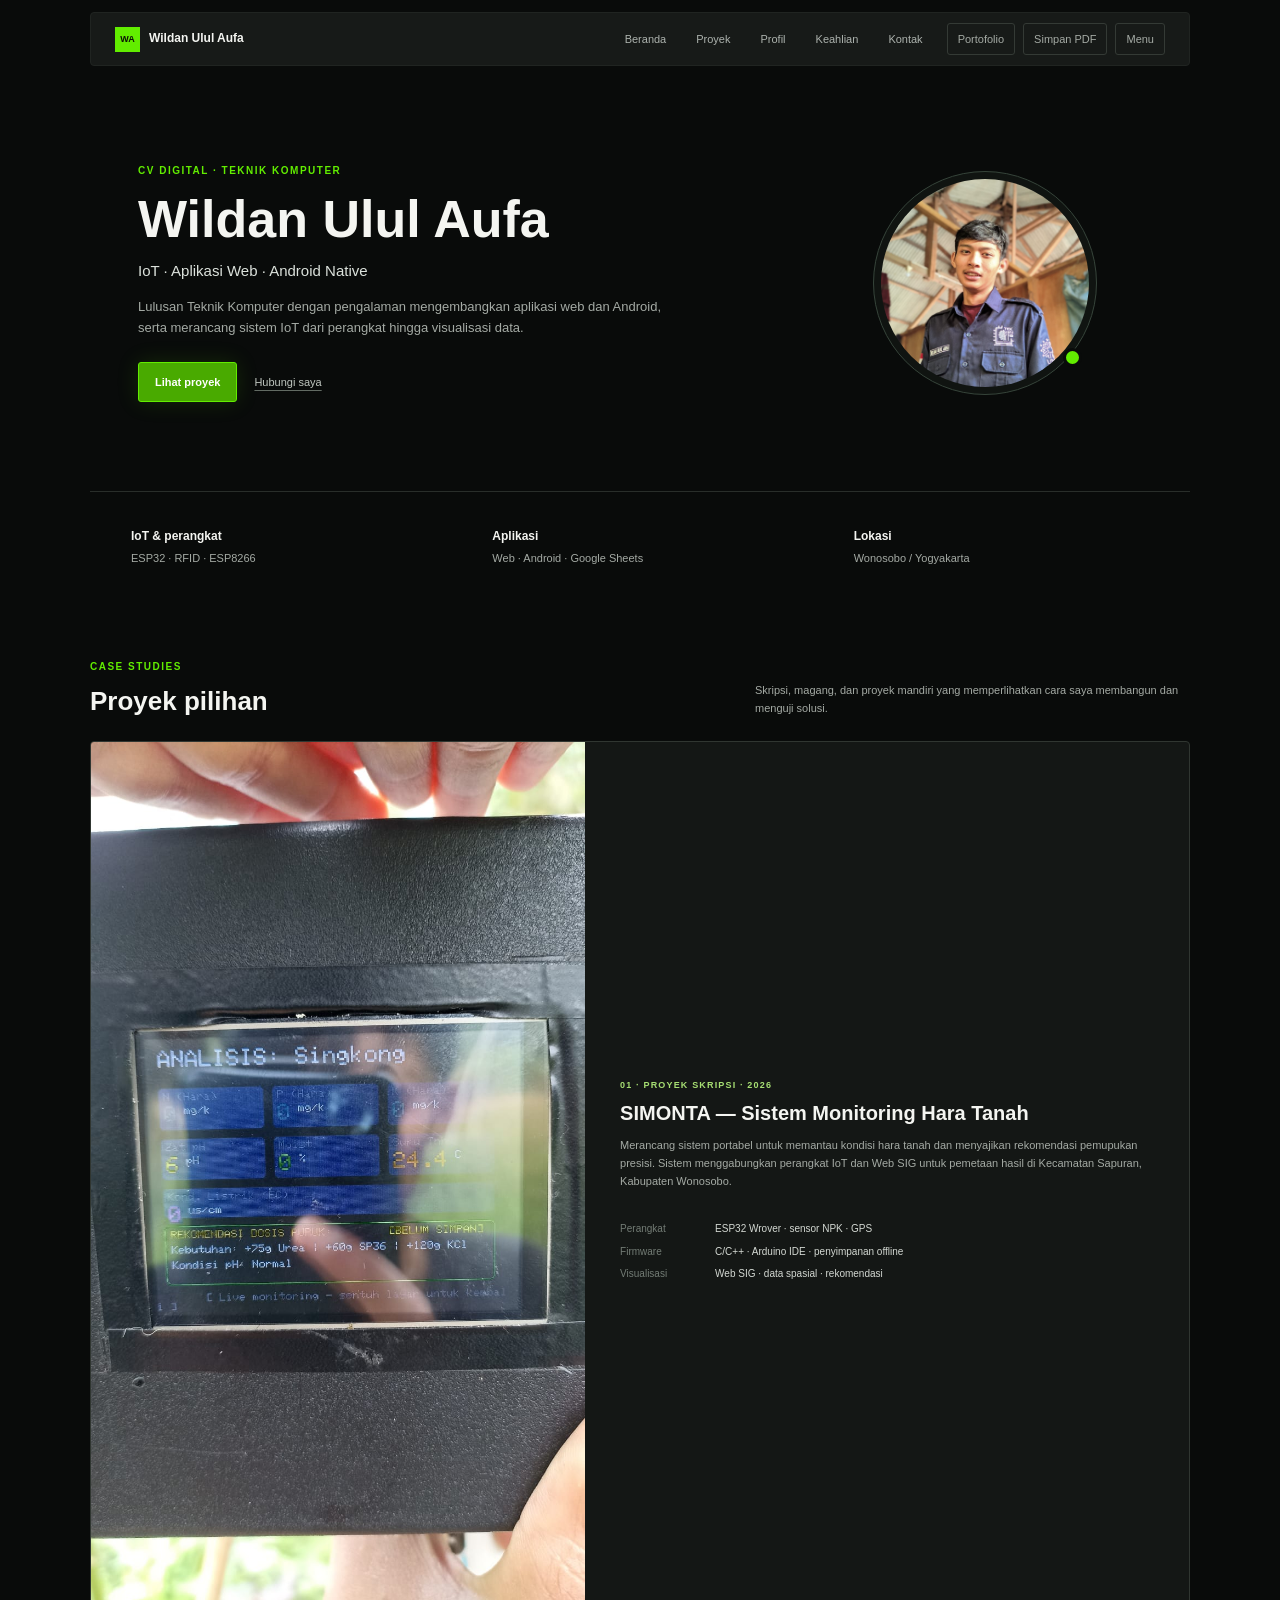
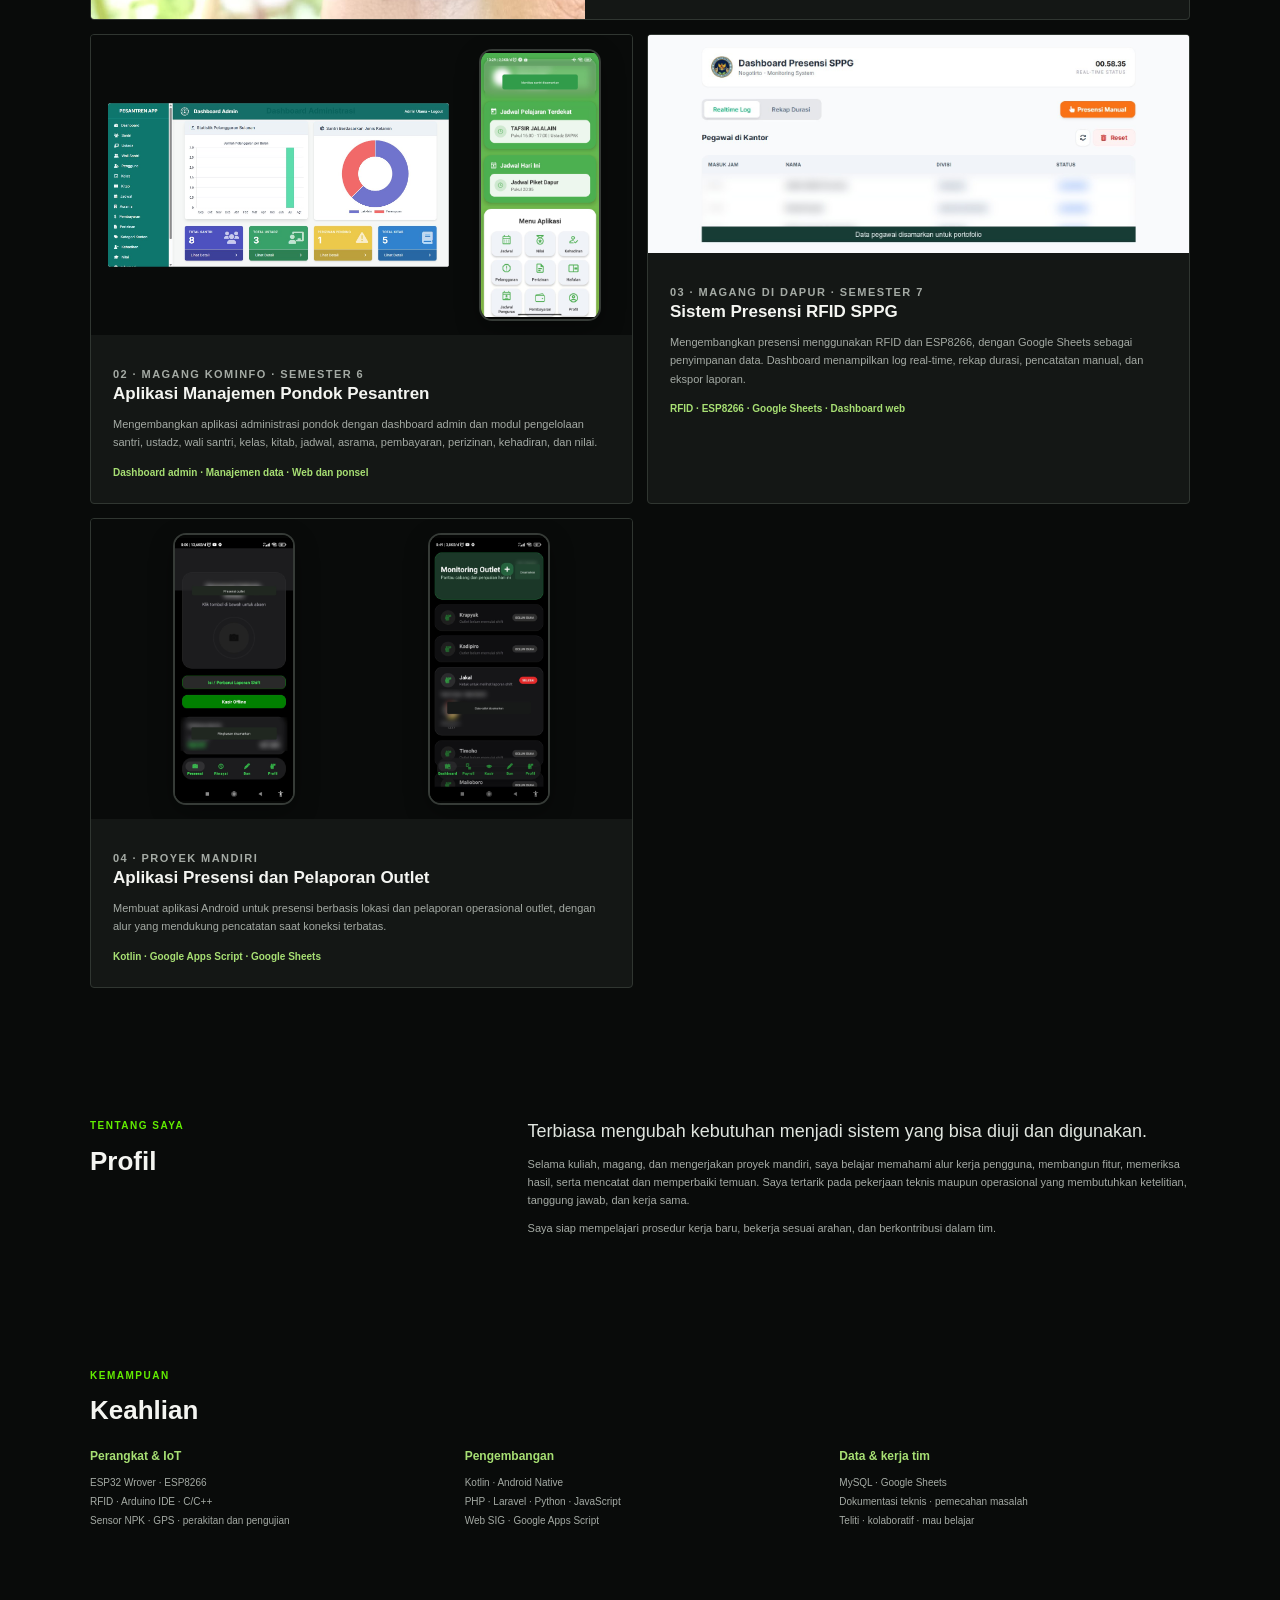
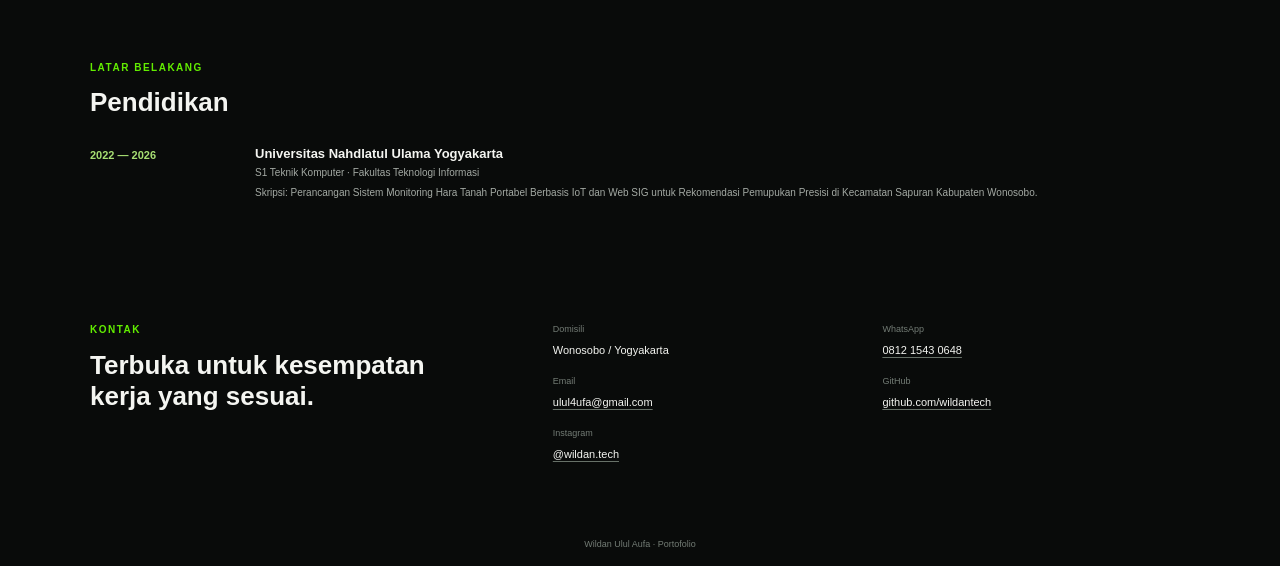
==== commit 0e342376: "Update Instagram link in contact section" ====
--- a/index.html
+++ b/index.html
@@ -329,7 +329,7 @@
         <div class="contact-item"><span>WhatsApp</span><a href="https://wa.me/6281215430648" target="_blank" rel="noopener noreferrer"><strong>0812 1543 0648</strong></a></div>
         <div class="contact-item"><span>Email</span><a href="mailto:ulul4ufa@gmail.com"><strong>ulul4ufa@gmail.com</strong></a></div>
         <div class="contact-item"><span>GitHub</span><a href="https://github.com/wildantech" target="_blank" rel="noopener noreferrer"><strong>github.com/wildantech</strong></a></div>
-        <div class="contact-item"><span>Instagram</span><a href="https://instagram.com/wil.dan.ulul" target="_blank" rel="noopener noreferrer"><strong>@wil.dan.ulul</strong></a></div>
+        <div class="contact-item"><span>Instagram</span><a href="https://instagram.com/wildan.tech" target="_blank" rel="noopener noreferrer"><strong>@wildan.tech</strong></a></div>
       </div>
     </section>
   </main>
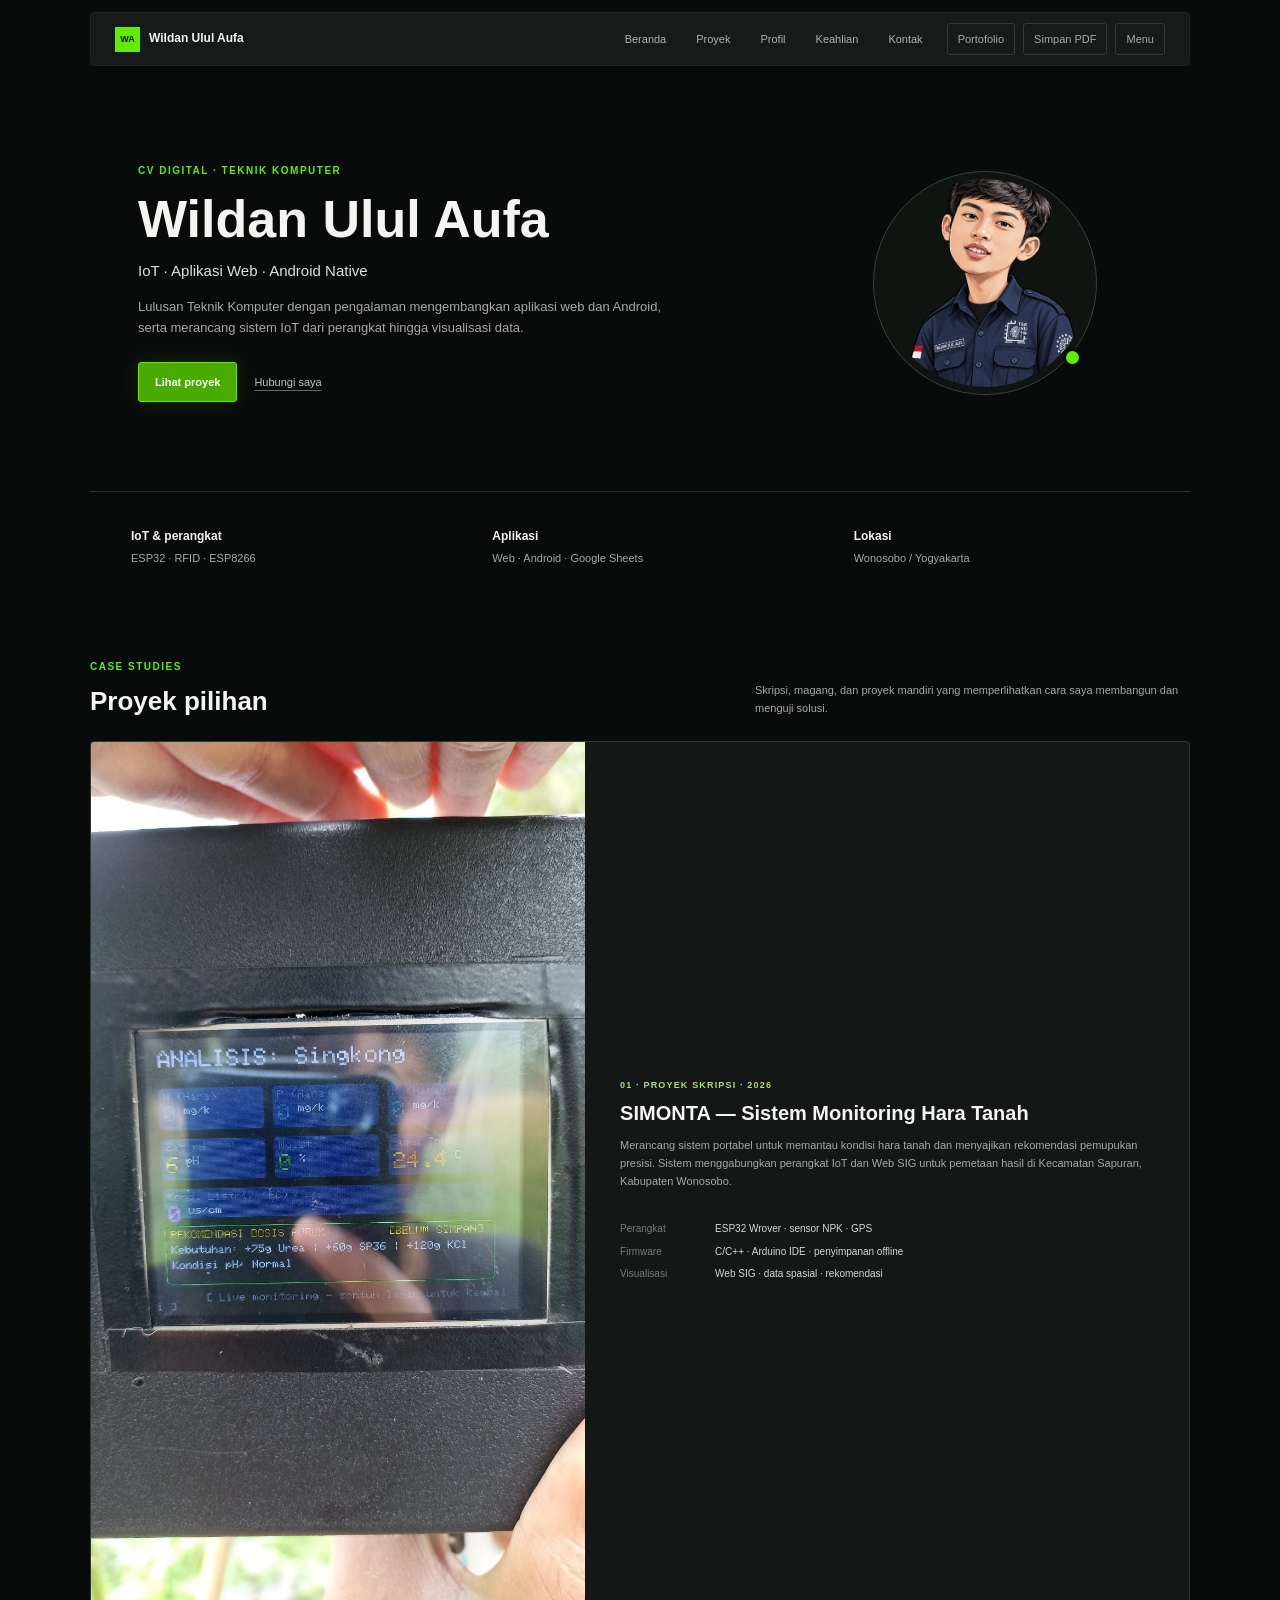
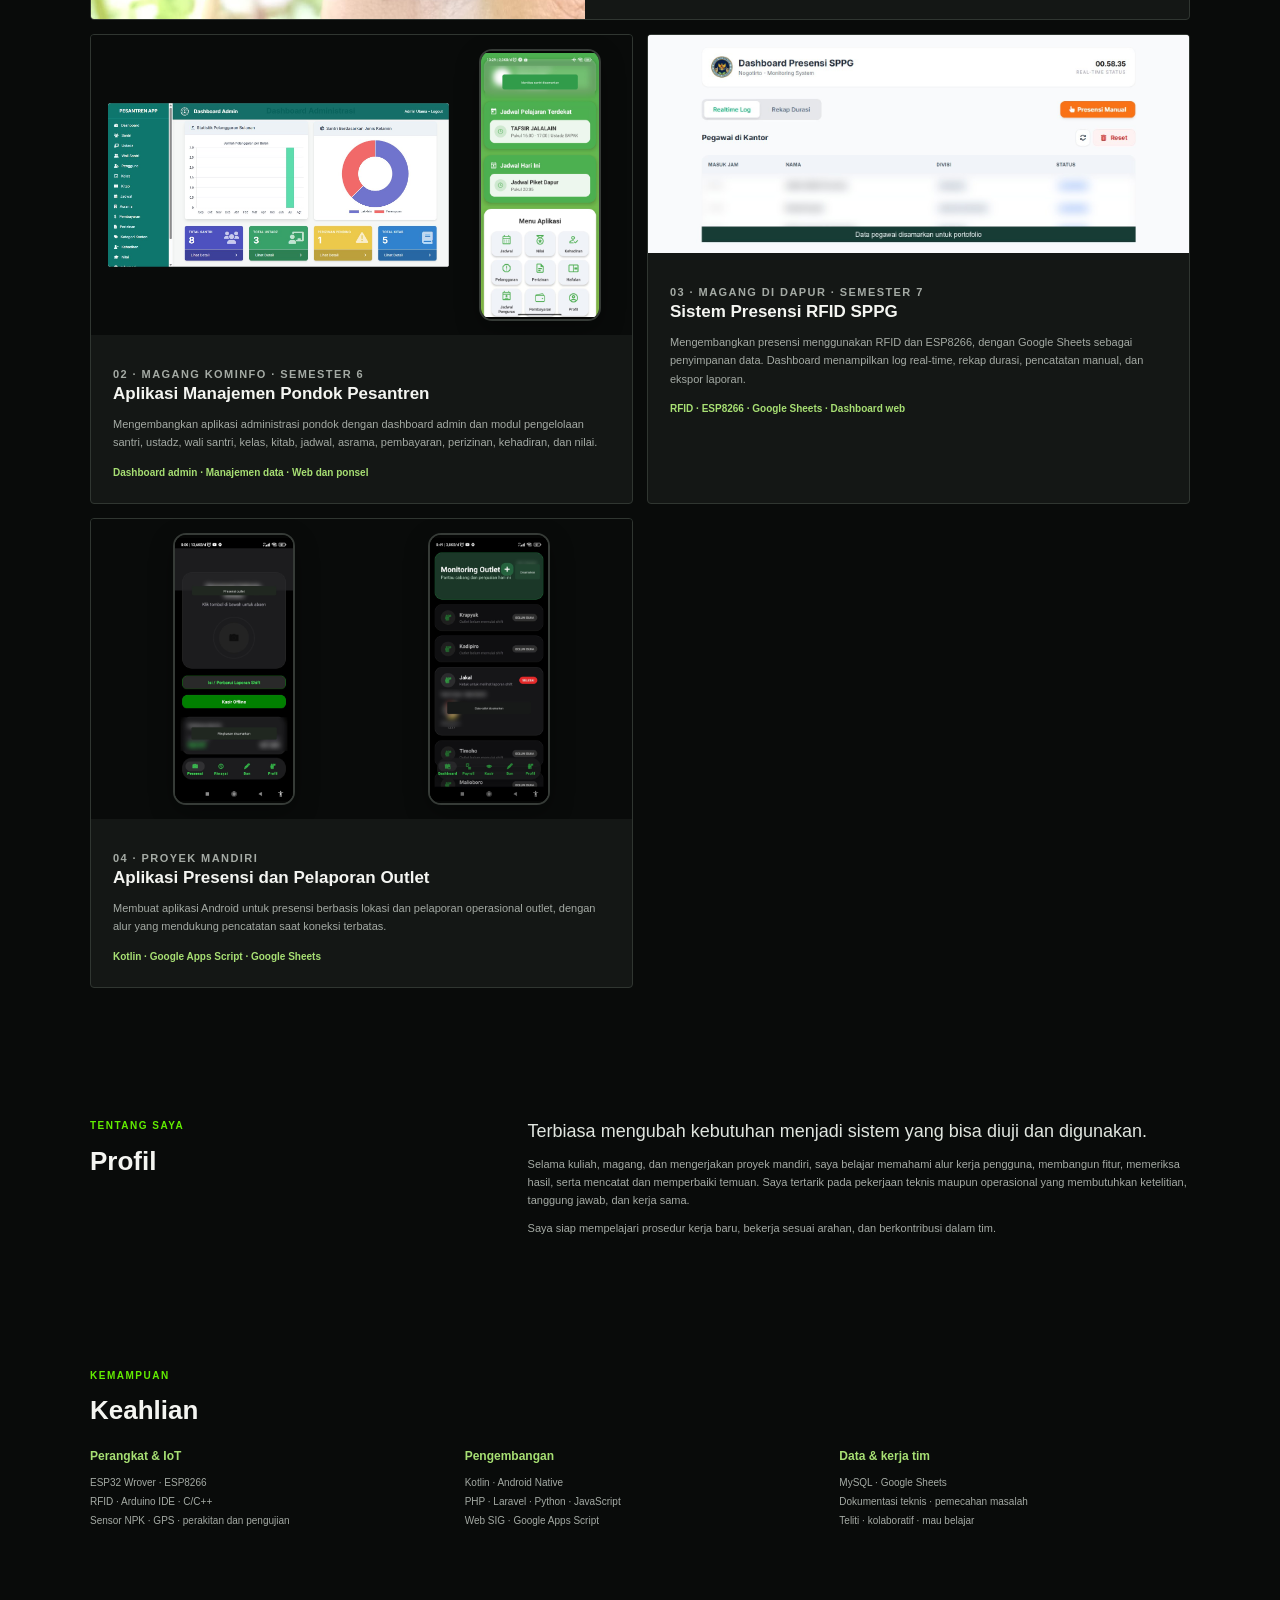
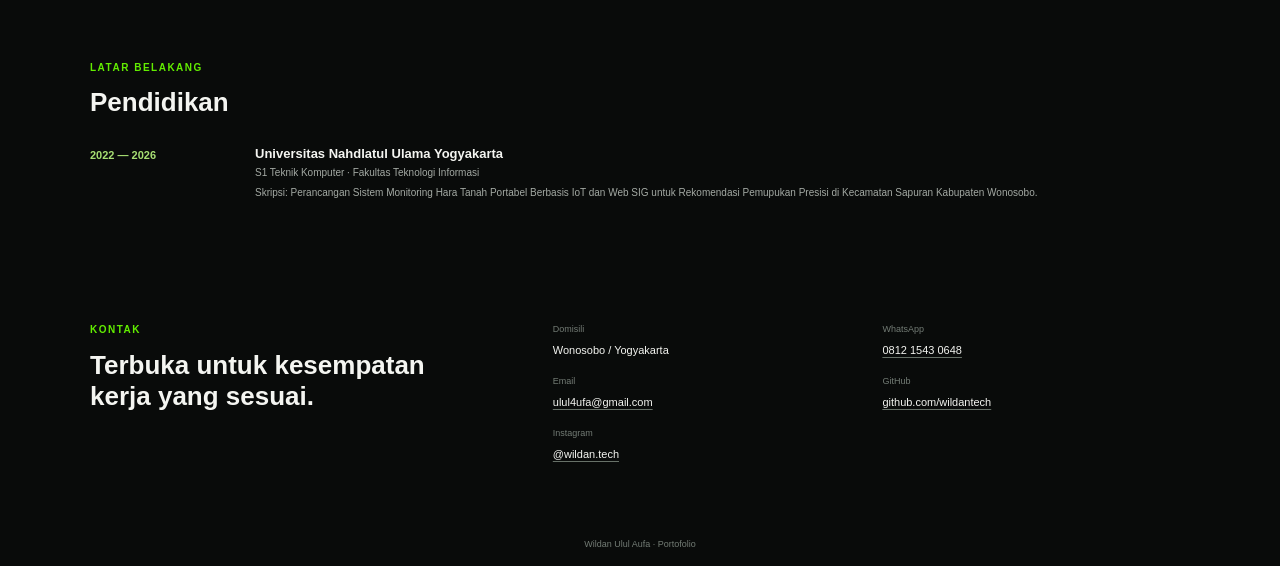
==== commit 9317d5e0: "Change portrait image format from JPEG to PNG" ====
--- a/index.html
+++ b/index.html
@@ -221,7 +221,7 @@
         </div>
       </div>
       <div class="portrait-wrap" aria-label="Foto Wildan Ulul Aufa">
-        <img class="portrait" src="assets/wildan-portrait.jpeg" alt="Wildan Ulul Aufa">
+        <img class="portrait" src="assets/wildan-portrait.png" alt="Wildan Ulul Aufa">
       </div>
     </section>
 
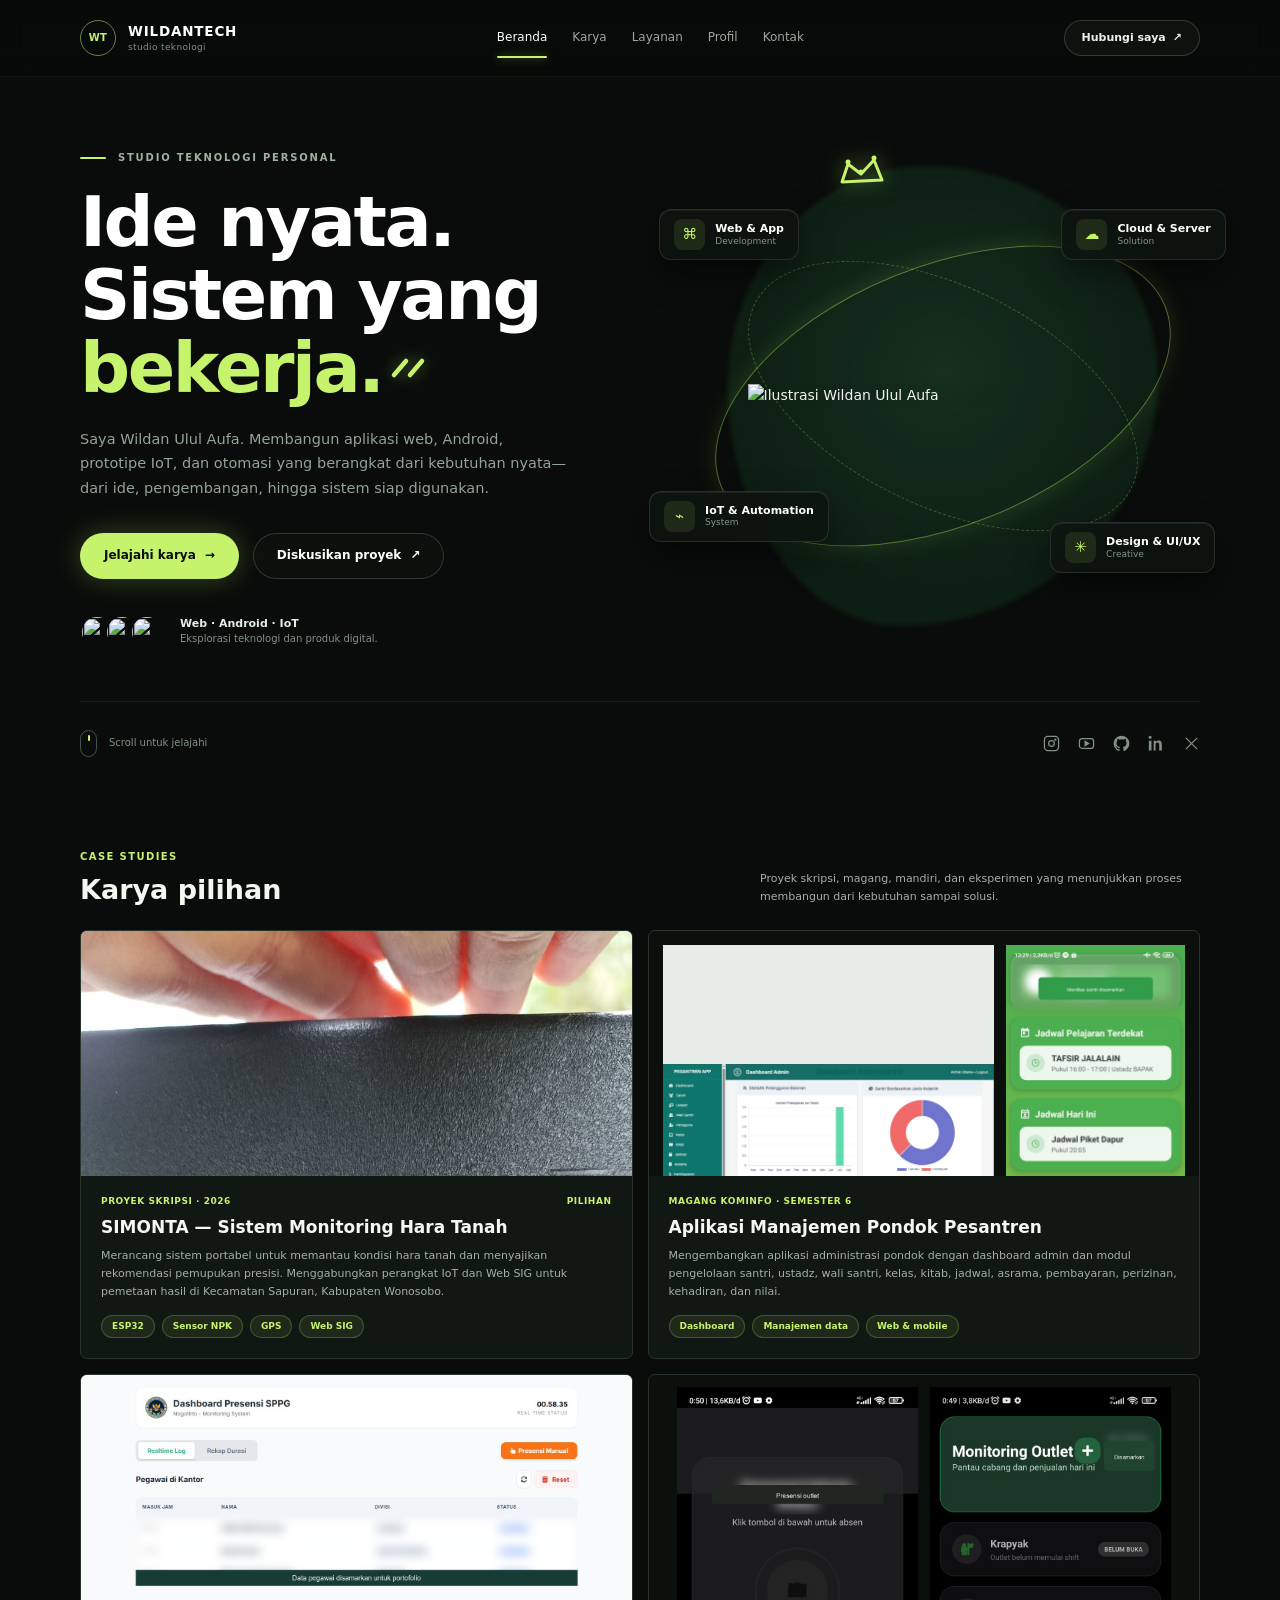
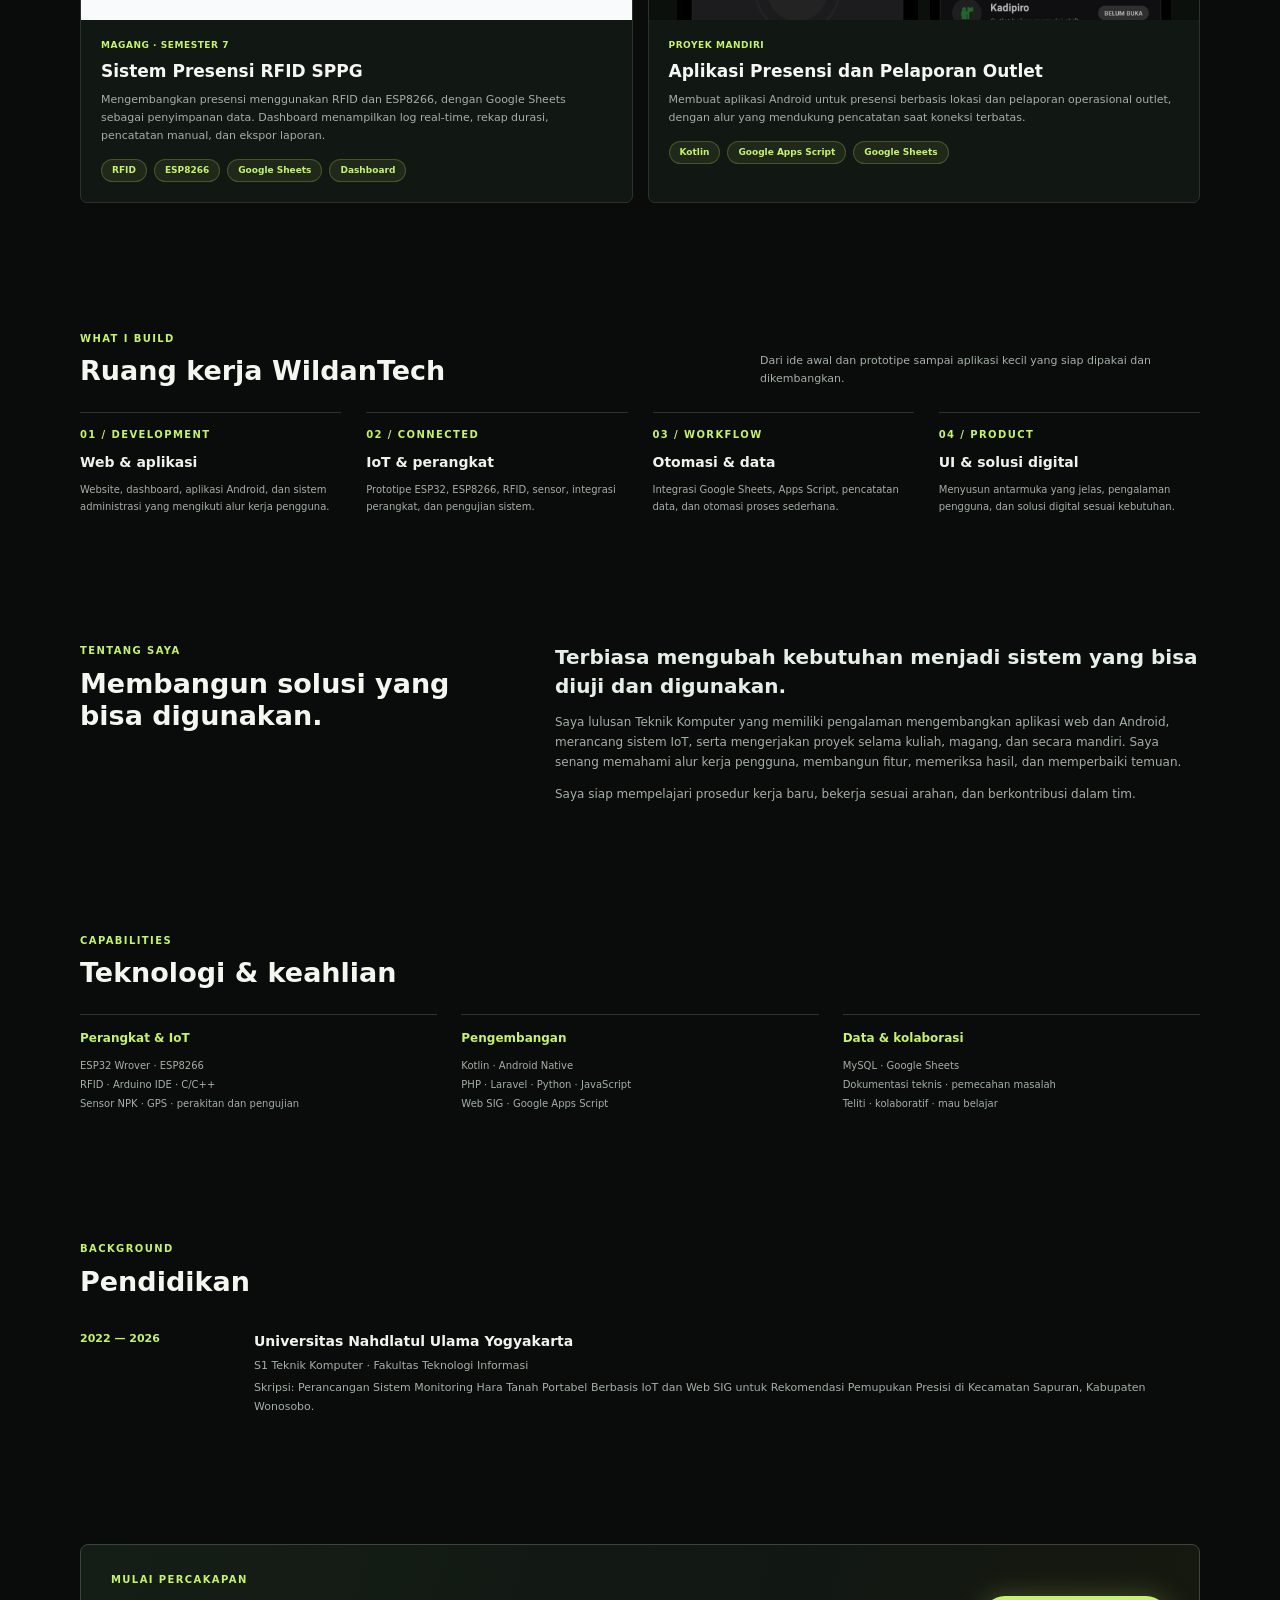
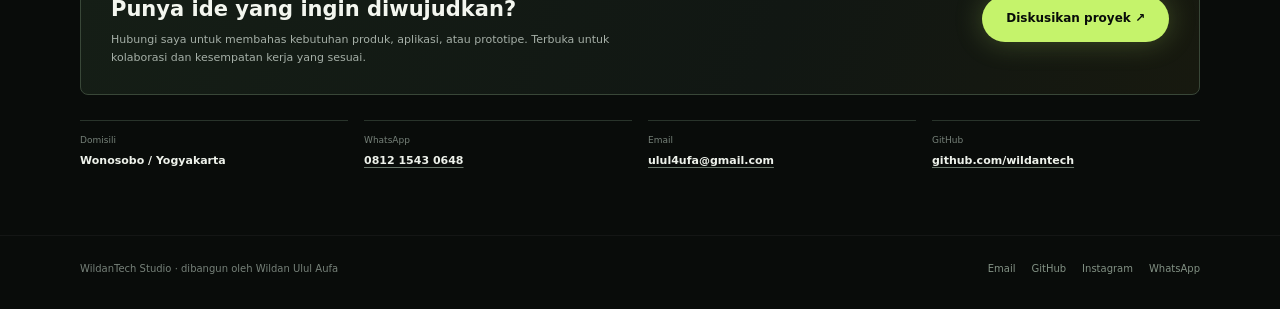
==== commit ec6d2f23: "Match static portfolio design to WildanTech Studio" ====
--- a/index.html
+++ b/index.html
@@ -3,353 +3,419 @@
 <head>
   <meta charset="utf-8">
   <meta name="viewport" content="width=device-width, initial-scale=1">
-  <meta name="theme-color" content="#090b0a">
-  <meta name="description" content="CV digital Wildan Ulul Aufa, Teknik Komputer dengan proyek IoT, aplikasi web, Android, dan pengalaman magang.">
-  <title>Wildan Ulul Aufa — CV & Portofolio</title>
+  <meta name="theme-color" content="#090c0a">
+  <meta name="description" content="Wildan Ulul Aufa — portofolio pengembangan web, Android, IoT, dan otomasi.">
+  <title>WildanTech Studio — Wildan Ulul Aufa</title>
   <style>
     :root {
       color-scheme: dark;
-      --black: #090b0a;
-      --panel: #141715;
-      --panel-2: #1b1f1c;
-      --line: #292e2a;
-      --white: #f4f5f1;
-      --muted: #a4aaa4;
-      --quiet: #737c75;
-      --green: #62ed00;
-      --green-soft: #a7df73;
-      --content: 1100px;
-      --sans: "Aptos", "Segoe UI", Arial, sans-serif;
+      --ink: #090c0a;
+      --panel: #111713;
+      --panel-raised: #171f19;
+      --line: #29342b;
+      --text: #f1f4ec;
+      --muted: #a5afa7;
+      --quiet: #768179;
+      --accent: #c5f36b;
+      --accent-ink: #16210c;
+      --font: ui-sans-serif, system-ui, -apple-system, BlinkMacSystemFont, "Segoe UI", sans-serif;
     }
     * { box-sizing: border-box; }
-    html { scroll-behavior: smooth; }
-    body { margin: 0; background: var(--black); color: var(--white); font: 15px/1.65 var(--sans); }
+    html { scroll-behavior: smooth; scroll-padding-top: 90px; }
+    body { min-width: 320px; margin: 0; background: var(--ink); color: var(--text); font: 14px/1.65 var(--font); }
     a { color: inherit; }
-    .shell { width: min(var(--content), calc(100% - 64px)); margin: auto; }
-    .topbar { padding-top: 12px; }
-    .nav { min-height: 54px; position: relative; display: flex; align-items: center; justify-content: space-between; gap: 20px; padding: 0 24px; border: 1px solid #202421; border-radius: 4px; background: #171a18; }
-    .brand { display: flex; align-items: center; gap: 9px; text-decoration: none; }
-    .brand-mark { width: 25px; height: 25px; display: grid; place-items: center; background: var(--green); color: #0b1007; font-size: 9px; font-weight: 800; }
-    .brand-name { font-size: 12px; font-weight: 700; }
-    .nav-links { display: flex; align-items: center; gap: 30px; }
-    .nav-links a { color: #adb3ae; font-size: 11px; text-decoration: none; }
-    .nav-links a:hover, .nav-links a:focus-visible { color: var(--green-soft); }
-    .nav-right { display: flex; align-items: center; gap: 24px; }
-    .nav-tools { display: flex; gap: 8px; }
-    .menu-toggle { display: none; }
-    .icon-link, .print-button, .menu-toggle { min-height: 32px; display: inline-flex; align-items: center; justify-content: center; padding: 0 10px; border: 1px solid #343a35; border-radius: 3px; background: transparent; color: var(--muted); font: inherit; font-size: 11px; text-decoration: none; cursor: pointer; }
-    .icon-link:hover, .print-button:hover, .menu-toggle:hover { border-color: var(--green); color: var(--green-soft); }
-    .hero { min-height: 426px; display: grid; grid-template-columns: 1.35fr .65fr; align-items: center; gap: 38px; padding: 50px 48px 42px; border-bottom: 1px solid var(--line); }
-    .eyebrow, .section-kicker { margin: 0 0 11px; color: var(--green); font-size: 10px; font-weight: 700; letter-spacing: .15em; text-transform: uppercase; }
-    h1 { max-width: 640px; margin: 0; font-size: 52px; font-weight: 650; line-height: 1.08; }
-    .hero-title { margin: 12px 0 0; color: #dce2dc; font-size: 15px; font-weight: 500; }
-    .hero-copy { max-width: 525px; margin: 12px 0 0; color: var(--muted); font-size: 13px; }
-    .hero-status { margin-top: 13px; color: var(--quiet); font-size: 11px; }
-    .hero-status strong { color: var(--muted); font-weight: 500; }
-    .hero-actions { display: flex; align-items: center; gap: 17px; margin-top: 23px; }
-    .button-primary { min-height: 40px; display: inline-flex; align-items: center; padding: 0 16px; border: 1px solid var(--green); border-radius: 3px; background: #49aa00; box-shadow: 0 0 22px rgb(92 211 0 / 15%); color: white; font-size: 11px; font-weight: 700; text-decoration: none; transition: transform .2s ease, box-shadow .25s ease, background .25s ease; }
-    .button-primary:hover, .button-primary:focus-visible { background: #4b9d00; }
-    .hero-link { color: #c0c7c0; font-size: 11px; text-decoration-color: #626b63; text-underline-offset: 4px; }
-    .portrait-wrap { width: 224px; aspect-ratio: 1; justify-self: center; position: relative; padding: 7px; border: 1px solid #36443a; border-radius: 50%; background: #101411; animation: portrait-float 6s ease-in-out infinite, portrait-glow 5s ease-in-out infinite; }
-    .portrait-wrap::after { content: ""; width: 13px; height: 13px; position: absolute; right: 14px; bottom: 27px; border: 3px solid var(--black); border-radius: 50%; background: var(--green); }
-    .portrait { width: 100%; height: 100%; display: block; border-radius: 50%; object-fit: cover; object-position: 78% 38%; filter: saturate(.78); transition: transform .35s ease; }
-    .portrait-wrap:hover .portrait { transform: scale(1.035); }
-    .focus-row { display: grid; grid-template-columns: repeat(3, 1fr); gap: 24px; padding: 18px 20px 10px; }
-    .focus-item { padding: 17px 21px; color: var(--muted); font-size: 11px; }
-    .focus-item strong { display: block; margin-bottom: 2px; color: var(--white); font-size: 12px; font-weight: 600; }
-    .section { padding: 65px 0; }
-    .section-head { display: flex; align-items: end; justify-content: space-between; gap: 28px; margin-bottom: 23px; }
-    h2 { margin: 0; font-size: 26px; font-weight: 600; line-height: 1.2; }
-    .section-note { max-width: 435px; margin: 0; color: var(--muted); font-size: 11px; }
-    .feature-project { display: grid; grid-template-columns: .9fr 1.1fr; min-height: 350px; overflow: hidden; border: 1px solid #303631; border-radius: 4px; background: var(--panel); }
-    .feature-visual { min-height: 350px; overflow: hidden; background: #101311; }
-    .feature-visual img { width: 100%; height: 100%; display: block; object-fit: cover; object-position: center 55%; }
-    .feature-copy { align-self: center; padding: 30px 35px; }
-    .project-label { margin: 0 0 7px; color: var(--green-soft); font-size: 9px; font-weight: 700; letter-spacing: .13em; text-transform: uppercase; }
-    h3 { margin: 0; font-size: 20px; font-weight: 600; line-height: 1.3; }
-    .project-copy p, .feature-copy p:not(.project-label) { margin: 10px 0 0; color: var(--muted); font-size: 11px; }
-    .feature-meta { display: grid; grid-template-columns: 83px 1fr; gap: 6px 12px; margin: 18px 0 0; padding-top: 13px; font-size: 10px; }
-    .feature-meta dt { color: var(--quiet); }
-    .feature-meta dd { margin: 0; color: #d4d9d3; }
-    .project-grid { display: grid; grid-template-columns: repeat(2, minmax(0, 1fr)); gap: 14px; margin-top: 14px; }
-    .project-card { min-width: 0; overflow: hidden; border: 1px solid #303631; border-radius: 4px; background: var(--panel); transition: transform .28s ease, border-color .28s ease, box-shadow .28s ease; }
-    .project-card:hover { transform: translateY(-4px); border-color: #53664a; box-shadow: 0 12px 30px rgb(0 0 0 / 24%); }
-    .project-visual { height: 218px; display: grid; grid-template-columns: 1fr 1fr; align-items: stretch; gap: 2px; overflow: hidden; background: #090b0a; }
-    .project-visual.single { grid-template-columns: 1fr; background: #f1f3f4; }
-    .project-visual img { width: 100%; height: 100%; min-width: 0; display: block; object-fit: cover; object-position: center; }
-    .project-visual.single img { object-fit: contain; }
-    .project-visual.devices { height: 300px; grid-template-columns: minmax(0, 1fr) .44fr; align-items: center; gap: 16px; padding: 14px 17px; }
-    .project-visual.devices .desktop-screen { width: 100%; height: auto; max-height: 260px; object-fit: contain; border-radius: 3px; background: #f1f3f4; }
-    .phone-shell { width: auto; max-width: 100%; height: 100%; max-height: 272px; aspect-ratio: 720 / 1600; justify-self: center; overflow: hidden; border: 2px solid #363b37; border-radius: 13px; background: #050605; box-shadow: 0 8px 24px rgb(0 0 0 / 32%); }
-    .phone-shell img { width: 100%; height: 100%; object-fit: contain !important; background: #050605; }
-    .project-visual.phones { height: 300px; grid-template-columns: repeat(2, minmax(0, 1fr)); align-items: center; gap: 18px; padding: 14px 24px; }
-    .project-visual.phones .phone-shell { max-width: 142px; }
-    .project-copy { padding: 20px 22px 22px; }
-    .project-copy h3 { font-size: 17px; }
-    .project-stack { margin-top: 13px; color: var(--green-soft); font-size: 10px; font-weight: 600; }
-    .profile-grid { display: grid; grid-template-columns: .72fr 1.28fr; gap: 65px; }
-    .profile-lead { margin: 0; color: #e0e5df; font-size: 18px; font-weight: 500; line-height: 1.5; }
-    .profile-body { margin: 10px 0 0; color: var(--muted); font-size: 11px; }
-    .skills-grid { display: grid; grid-template-columns: repeat(3, 1fr); gap: 24px; }
-    .skill-group { padding-top: 0; }
-    .skill-group h3 { margin-bottom: 8px; color: var(--green-soft); font-size: 12px; }
-    .skill-group p { margin: 0; color: var(--muted); font-size: 10px; line-height: 1.9; }
-    .education-row { display: grid; grid-template-columns: 140px 1fr; gap: 25px; padding: 4px 0; }
-    .education-year { color: var(--green-soft); font-size: 11px; font-weight: 700; }
-    .education-row h3 { font-size: 13px; }
-    .education-row p { margin: 3px 0 0; color: var(--muted); font-size: 10px; }
-    .education-status { display: inline-block; margin-top: 8px; color: var(--green-soft); font-size: 10px; }
-    .contact { padding: 52px 0 58px; display: grid; grid-template-columns: .8fr 1.2fr; gap: 38px; }
-    .contact h2 { max-width: 360px; }
-    .contact-grid { display: grid; grid-template-columns: 1fr 1fr; gap: 12px 22px; }
-    .contact-item { padding-top: 0; }
+    img { max-width: 100%; }
+    button { font: inherit; }
+    :focus-visible { outline: 2px solid var(--accent); outline-offset: 4px; }
+    .container { width: min(1120px, calc(100% - 48px)); margin-inline: auto; }
+    .site-header { position: sticky; top: 0; z-index: 50; padding: 14px 0; background: rgba(7, 11, 8, .9); border-bottom: 1px solid rgba(255,255,255,.045); backdrop-filter: blur(14px); -webkit-backdrop-filter: blur(14px); }
+    .site-nav { min-height: 48px; display: flex; align-items: center; justify-content: space-between; gap: 24px; }
+    .brand { display: inline-flex; align-items: center; gap: 12px; text-decoration: none; flex-shrink: 0; }
+    .brand-mark { width: 36px; height: 36px; display: grid; place-items: center; border: 1px solid #6b844e; border-radius: 50%; color: var(--accent); font-size: 10px; font-weight: 800; letter-spacing: .04em; }
+    .brand-copy { display: grid; line-height: 1.15; }
+    .brand-copy strong { color: #fff; font-size: 13.5px; font-weight: 800; letter-spacing: .06em; }
+    .brand-copy small { margin-top: 3px; color: #829184; font-size: 9px; letter-spacing: .04em; }
+    .nav-links, .nav-actions { display: flex; align-items: center; }
+    .nav-links { gap: 25px; }
+    .nav-links a { position: relative; padding: 7px 0; color: #9aa99e; font-size: 12px; font-weight: 500; text-decoration: none; transition: color .2s ease; }
+    .nav-links a:hover, .nav-links a.active { color: #fff; }
+    .nav-links a.active::after { content: ""; position: absolute; right: 0; bottom: -3px; left: 0; height: 2px; border-radius: 2px; background: var(--accent); box-shadow: 0 0 10px rgba(197,243,107,.5); }
+    .nav-actions { gap: 10px; }
+    .nav-pill { min-height: 36px; display: inline-flex; align-items: center; gap: 7px; padding: 0 17px; border: 1px solid rgba(255,255,255,.16); border-radius: 999px; background: rgba(18,25,20,.6); color: #eaf1eb; font-size: 11px; font-weight: 600; text-decoration: none; transition: .2s ease; }
+    .nav-pill:hover { border-color: var(--accent); color: var(--accent); transform: translateY(-1px); }
+    .menu-toggle { display: none; width: 38px; height: 38px; place-items: center; border: 1px solid rgba(255,255,255,.13); border-radius: 50%; background: transparent; color: var(--text); cursor: pointer; }
+    .hero-section { position: relative; padding: 34px 0 28px; overflow: hidden; }
+    .hero-grid { display: grid; grid-template-columns: 1.05fr .95fr; align-items: center; gap: 36px; min-height: 570px; }
+    .hero-content { max-width: 550px; }
+    .hero-eyebrow { display: inline-flex; align-items: center; gap: 12px; margin-bottom: 20px; }
+    .hero-eyebrow-bar { width: 26px; height: 2.5px; border-radius: 2px; background: var(--accent); }
+    .eyebrow-text, .eyebrow { color: #9db2a2; font-size: 10px; font-weight: 700; letter-spacing: .18em; text-transform: uppercase; }
+    .hero-headline { margin: 0; color: #fff; font-size: clamp(44px, 5.5vw, 70px); font-weight: 850; line-height: 1.04; letter-spacing: -.035em; }
+    .headline-lime { display: inline-flex; align-items: center; gap: 8px; color: var(--accent); }
+    .headline-dashes { width: clamp(32px, 3.8vw, 46px); height: auto; filter: drop-shadow(0 0 8px rgba(197,243,107,.45)); }
+    .hero-description { max-width: 490px; margin: 22px 0 0; color: #92a496; font-size: 14.5px; line-height: 1.7; }
+    .hero-cta-group { display: flex; flex-wrap: wrap; align-items: center; gap: 14px; margin-top: 32px; }
+    .button, .button-quiet { min-height: 46px; display: inline-flex; align-items: center; justify-content: center; gap: 9px; padding: 0 23px; border: 1px solid transparent; border-radius: 999px; font-size: 12px; font-weight: 750; text-decoration: none; transition: transform .25s ease, background .25s ease, border-color .25s ease, box-shadow .25s ease; }
+    .button { background: var(--accent); color: #080c09; box-shadow: 0 0 28px rgba(197,243,107,.25); }
+    .button:hover { background: #d6fa83; transform: translateY(-2px); box-shadow: 0 0 38px rgba(197,243,107,.4); }
+    .button-quiet { border-color: rgba(255,255,255,.16); background: rgba(14,20,16,.65); color: #fff; backdrop-filter: blur(10px); }
+    .button-quiet:hover { border-color: var(--accent); color: var(--accent); transform: translateY(-2px); }
+    .hero-proof { display: flex; align-items: center; gap: 16px; margin-top: 36px; }
+    .proof-avatars { display: flex; align-items: center; }
+    .proof-avatars img { width: 34px; height: 34px; margin-left: -9px; border: 2px solid var(--ink); border-radius: 50%; object-fit: cover; }
+    .proof-avatars img:first-child { margin-left: 0; }
+    .proof-copy { display: flex; flex-direction: column; line-height: 1.35; }
+    .proof-copy strong { color: #e5eee7; font-size: 11px; font-weight: 650; }
+    .proof-copy span { color: #829184; font-size: 10px; }
+    .hero-visual { display: flex; justify-content: center; align-items: center; min-width: 0; }
+    .hero-stage { position: relative; display: flex; justify-content: center; align-items: center; width: 100%; min-height: 520px; }
+    .stage-blob { position: absolute; z-index: 1; width: min(430px, 90%); height: 460px; border-radius: 46% 54% 60% 40% / 48% 46% 54% 52%; background: radial-gradient(circle at 50% 45%, #183321 0%, #0e2014 70%); opacity: .9; filter: blur(2px); }
+    .stage-orbit { position: absolute; z-index: 2; border: 1.5px solid rgba(197,243,107,.4); border-radius: 50%; pointer-events: none; }
+    .orbit-primary { width: min(480px, 100%); height: 260px; transform: rotate(-22deg); box-shadow: 0 0 25px rgba(197,243,107,.12); }
+    .orbit-secondary { width: min(420px, 88%); height: 220px; border-style: dashed; opacity: .7; transform: rotate(26deg); }
+    .stage-crown { position: absolute; z-index: 5; top: 18px; left: calc(50% - 105px); width: 54px; height: 38px; filter: drop-shadow(0 0 10px rgba(197,243,107,.5)); animation: crown-float 4s ease-in-out infinite; }
+    @keyframes crown-float { 0%,100% { transform: rotate(-14deg) translateY(0); } 50% { transform: rotate(-12deg) translateY(-5px); } }
+    .hero-character-photo { position: relative; z-index: 3; display: block; width: 390px; max-width: 88%; max-height: 490px; object-fit: contain; filter: drop-shadow(0 20px 45px rgba(0,0,0,.65)); mask-image: linear-gradient(to bottom, black 82%, transparent 100%); -webkit-mask-image: linear-gradient(to bottom, black 82%, transparent 100%); }
+    .floating-pill { position: absolute; z-index: 6; display: flex; align-items: center; gap: 10px; padding: 9px 14px; border: 1px solid rgba(255,255,255,.11); border-radius: 12px; background: rgba(14,21,16,.9); box-shadow: 0 14px 34px rgba(0,0,0,.4), inset 0 1px 0 rgba(255,255,255,.07); backdrop-filter: blur(12px); white-space: nowrap; transition: transform .3s ease, border-color .3s ease; }
+    .floating-pill:hover { border-color: rgba(197,243,107,.4); transform: translateY(-3px); }
+    .floating-icon { width: 31px; height: 31px; display: grid; place-items: center; border-radius: 8px; background: rgba(197,243,107,.1); color: var(--accent); font-size: 15px; }
+    .floating-copy { display: flex; flex-direction: column; line-height: 1.25; }
+    .floating-copy strong { color: #fff; font-size: 11px; }
+    .floating-copy small { color: #839587; font-size: 9px; }
+    .pill-dev { top: 14%; left: -5%; }
+    .pill-cloud { top: 14%; right: -5%; }
+    .pill-iot { bottom: 22%; left: -7%; }
+    .pill-design { right: -3%; bottom: 16%; }
+    .hero-bottom-bar { display: flex; align-items: center; justify-content: space-between; gap: 20px; padding-top: 28px; margin-top: 20px; border-top: 1px solid rgba(255,255,255,.06); }
+    .scroll-pill { display: inline-flex; align-items: center; gap: 12px; color: #829184; font-size: 10px; text-decoration: none; }
+    .scroll-pill:hover { color: var(--accent); }
+    .scroll-mouse { width: 17px; height: 27px; display: inline-flex; justify-content: center; padding-top: 4px; border: 1.5px solid #455448; border-radius: 10px; }
+    .scroll-dot { width: 2px; height: 6px; border-radius: 2px; background: var(--accent); animation: mouse-scroll 1.8s ease-in-out infinite; }
+    @keyframes mouse-scroll { 0% { opacity: 0; transform: translateY(0); } 30% { opacity: 1; } 100% { opacity: 0; transform: translateY(8px); } }
+    .hero-socials { display: flex; align-items: center; gap: 18px; }
+    .hero-socials a { display: grid; place-items: center; color: #829184; transition: color .2s ease, transform .2s ease; }
+    .hero-socials a:hover { color: var(--accent); transform: translateY(-2px); }
+    .section { padding: 64px 0; }
+    .section-heading { display: flex; align-items: end; justify-content: space-between; gap: 25px; margin-bottom: 24px; }
+    .eyebrow { display: block; margin: 0 0 8px; color: var(--accent); letter-spacing: .14em; }
+    .section-heading h2, .section-title { margin: 0; color: #f4f6f0; font-size: 27px; font-weight: 650; line-height: 1.2; }
+    .section-heading > p { max-width: 440px; margin: 0; color: var(--muted); font-size: 11px; }
+    .project-grid { display: grid; grid-template-columns: repeat(2, minmax(0,1fr)); gap: 15px; }
+    .project-card { min-width: 0; overflow: hidden; border: 1px solid var(--line); border-radius: 7px; background: var(--panel); transition: transform .25s ease, border-color .25s ease, box-shadow .25s ease; }
+    .project-card:hover { transform: translateY(-4px); border-color: #617148; box-shadow: 0 18px 40px rgb(0 0 0 / 20%); }
+    .project-image { height: 245px; display: grid; grid-template-columns: 1fr 1fr; gap: 2px; overflow: hidden; background: #0b100d; }
+    .project-image.single { grid-template-columns: 1fr; background: #dce2d8; }
+    .project-image img { width: 100%; height: 100%; display: block; object-fit: cover; transition: transform .5s ease; }
+    .project-card:hover .project-image img { transform: scale(1.025); }
+    .project-image.single img { object-fit: contain; }
+    .project-image.devices { grid-template-columns: 1.3fr .7fr; align-items: center; gap: 12px; padding: 14px; }
+    .project-image.devices .desktop-shot { height: 100%; object-fit: contain; background: #e8ece8; }
+    .project-image.devices .phone-shot { width: auto; max-width: 100%; height: 100%; justify-self: center; object-fit: contain; }
+    .project-image.phones { grid-template-columns: 1fr 1fr; gap: 12px; padding: 12px 28px; }
+    .project-image.phones img { object-fit: contain; }
+    .project-copy { padding: 18px 20px 20px; }
+    .project-meta { display: flex; justify-content: space-between; gap: 12px; margin-bottom: 7px; color: var(--accent); font-size: 9px; font-weight: 700; letter-spacing: .06em; text-transform: uppercase; }
+    .project-copy h3 { margin: 0; color: #f5f7f2; font-size: 17px; font-weight: 650; line-height: 1.35; }
+    .project-copy p { margin: 8px 0 0; color: var(--muted); font-size: 11px; }
+    .stack-list { display: flex; flex-wrap: wrap; gap: 7px; margin: 14px 0 0; padding: 0; list-style: none; }
+    .stack-list li { padding: 3px 10px; border: 1px solid rgba(197,243,107,.22); border-radius: 999px; background: rgba(197,243,107,.08); color: var(--accent); font-size: 9px; font-weight: 600; }
+    .service-list { display: grid; grid-template-columns: repeat(4,minmax(0,1fr)); gap: 25px; }
+    .service-item { padding-top: 14px; border-top: 1px solid var(--line); }
+    .service-item h3 { margin: 0; color: #eef2eb; font-size: 14px; }
+    .service-item p:last-child { margin: 8px 0 0; color: var(--muted); font-size: 10px; }
+    .about-grid { display: grid; grid-template-columns: .8fr 1.2fr; gap: 45px; }
+    .about-lead { margin: 0; color: #e5eee7; font-size: 20px; font-weight: 600; line-height: 1.45; }
+    .about-copy { margin: 12px 0 0; color: var(--muted); font-size: 12px; }
+    .skills-grid { display: grid; grid-template-columns: repeat(3,minmax(0,1fr)); gap: 24px; }
+    .skill-item { padding-top: 14px; border-top: 1px solid var(--line); }
+    .skill-item h3 { margin: 0 0 8px; color: var(--accent); font-size: 12px; }
+    .skill-item p { margin: 0; color: var(--muted); font-size: 10px; line-height: 1.9; }
+    .education-row { display: grid; grid-template-columns: 150px 1fr; gap: 24px; padding-top: 8px; }
+    .education-year { color: var(--accent); font-size: 11px; font-weight: 700; }
+    .education-row h3 { margin: 0; font-size: 14px; }
+    .education-row p { margin: 4px 0 0; color: var(--muted); font-size: 11px; }
+    .callout { display: flex; align-items: center; justify-content: space-between; gap: 25px; padding: 27px 30px; border: 1px solid #394738; border-radius: 8px; background: linear-gradient(110deg,#151e16,#111713 62%,#17190f); }
+    .callout h2 { margin: 0; color: #f3f6ef; font-size: 21px; line-height: 1.3; }
+    .callout p:not(.eyebrow) { max-width: 520px; margin: 7px 0 0; color: var(--muted); font-size: 11px; }
+    .contact-grid { display: grid; grid-template-columns: repeat(4,minmax(0,1fr)); gap: 16px; margin-top: 25px; }
+    .contact-item { padding-top: 12px; border-top: 1px solid var(--line); }
     .contact-item span { display: block; color: var(--quiet); font-size: 9px; }
-    .contact-item strong, .contact-item a { color: var(--white); font-size: 11px; font-weight: 500; text-decoration-color: #677168; text-underline-offset: 3px; }
-    .contact-item a:hover { color: var(--green-soft); }
-    footer { padding: 14px 20px; color: var(--quiet); text-align: center; font-size: 9px; }
-    :focus-visible { outline: 2px solid var(--green); outline-offset: 3px; }
-    @keyframes portrait-float { 0%, 100% { transform: translateY(0); } 50% { transform: translateY(-6px); } }
-    @keyframes portrait-glow { 0%, 100% { box-shadow: 0 0 22px rgb(98 237 0 / 9%); } 50% { box-shadow: 0 0 36px rgb(98 237 0 / 22%); } }
-    .motion-ready .reveal { opacity: 0; transform: translateY(16px); transition: opacity .65s ease, transform .65s cubic-bezier(.2,.7,.25,1); }
-    .motion-ready .reveal.is-visible { opacity: 1; transform: translateY(0); }
+    .contact-item a, .contact-item strong { color: #eef2eb; font-size: 11px; font-weight: 550; text-decoration-color: #68766a; text-underline-offset: 3px; overflow-wrap: anywhere; }
+    .contact-item a:hover { color: var(--accent); }
+    .site-footer { padding: 25px 0 32px; border-top: 1px solid rgba(255,255,255,.045); color: var(--quiet); font-size: 10px; }
+    .footer-row { display: flex; justify-content: space-between; gap: 20px; }
+    .footer-links { display: flex; flex-wrap: wrap; gap: 16px; }
+    .footer-links a { color: #829184; text-decoration: none; }
+    .footer-links a:hover { color: var(--accent); }
+    .reveal { opacity: 0; transform: translateY(16px); transition: opacity .65s ease, transform .65s cubic-bezier(.2,.7,.25,1); }
+    .reveal.is-visible { opacity: 1; transform: translateY(0); }
+    @media (max-width: 980px) {
+      .nav-links { gap: 15px; }
+      .hero-grid { gap: 18px; }
+      .floating-pill { padding: 8px 10px; }
+      .pill-dev, .pill-iot { left: -2%; }
+      .pill-cloud, .pill-design { right: -2%; }
+      .stage-blob { height: 400px; }
+      .hero-stage { min-height: 460px; }
+    }
     @media (max-width: 760px) {
-      .shell { width: min(100% - 36px, var(--content)); }
-      .nav { min-height: 52px; padding: 0 12px; }
-      .nav-right { gap: 6px; }
-      .menu-toggle { display: inline-flex; }
-      .nav-right { gap: 8px; }
-      .nav-links { display: none; position: absolute; z-index: 4; top: calc(100% + 8px); left: 0; right: 0; padding: 8px; flex-direction: column; gap: 3px; border: 1px solid var(--line); border-radius: 4px; background: #171a18; box-shadow: 0 12px 28px rgb(0 0 0 / 35%); }
+      html { scroll-padding-top: 75px; }
+      .container { width: min(100% - 36px, 1120px); }
+      .site-header { padding: 10px 0; }
+      .site-nav { min-height: 44px; }
+      .menu-toggle { display: grid; }
+      .nav-actions { margin-left: auto; }
+      .nav-pill { min-height: 34px; padding: 0 12px; font-size: 10px; }
+      .nav-links { position: absolute; top: calc(100% + 8px); right: 18px; left: 18px; display: none; flex-direction: column; align-items: stretch; gap: 2px; padding: 9px; border: 1px solid var(--line); border-radius: 12px; background: #111913; box-shadow: 0 18px 38px rgba(0,0,0,.45); }
       .nav-links.is-open { display: flex; }
-      .nav-links a { padding: 10px 11px; border-radius: 3px; }
-      .nav-links a:hover, .nav-links a:focus-visible { background: #222723; }
-      .hero { min-height: 0; grid-template-columns: 1fr; gap: 24px; padding: 48px 0 34px; }
-      .portrait-wrap { grid-row: 1; width: 174px; justify-self: start; }
-      h1 { font-size: 42px; }
-      .hero-copy { max-width: 570px; }
-      .focus-item { padding: 13px 10px; font-size: 9px; }
-      .focus-item strong { font-size: 10px; }
+      .nav-links a { padding: 11px 12px; border-radius: 7px; }
+      .nav-links a.active::after { display: none; }
+      .nav-links a:hover { background: rgba(255,255,255,.04); }
+      .hero-section { padding-top: 28px; }
+      .hero-grid { grid-template-columns: 1fr; gap: 0; min-height: 0; }
+      .hero-content { max-width: 620px; }
+      .hero-headline { font-size: clamp(44px, 10vw, 64px); }
+      .hero-description { font-size: 13px; }
+      .hero-visual { grid-row: 1; }
+      .hero-stage { min-height: 390px; max-width: 520px; margin-inline: auto; }
+      .hero-character-photo { width: 300px; max-height: 390px; }
+      .stage-blob { width: 310px; height: 340px; }
+      .orbit-primary { width: 350px; height: 205px; }
+      .orbit-secondary { width: 320px; height: 180px; }
+      .stage-crown { top: 14px; left: calc(50% - 75px); width: 45px; }
+      .floating-pill { gap: 7px; padding: 7px 9px; border-radius: 10px; }
+      .floating-icon { width: 27px; height: 27px; font-size: 13px; }
+      .floating-copy strong { font-size: 9px; }
+      .floating-copy small { font-size: 8px; }
+      .pill-dev { top: 12%; left: 0; }
+      .pill-cloud { top: 12%; right: 0; }
+      .pill-iot { bottom: 14%; left: 0; }
+      .pill-design { right: 0; bottom: 12%; }
+      .hero-cta-group { margin-top: 25px; }
+      .hero-proof { margin-top: 26px; }
+      .hero-bottom-bar { margin-top: 30px; }
       .section { padding: 48px 0; }
-      .section-head { display: block; }
-      .section-note { margin-top: 9px; }
-      h2 { font-size: 23px; }
-      .feature-project { grid-template-columns: 1fr; }
-      .feature-visual { min-height: 250px; height: 250px; }
-      .feature-copy { padding: 22px; }
-      .project-grid { grid-template-columns: 1fr; gap: 12px; }
-      .project-visual { height: 235px; }
-      .project-visual.devices { height: 420px; grid-template-columns: 1fr; grid-template-rows: 170px 1fr; justify-items: center; gap: 9px; padding: 12px; }
-      .project-visual.devices .desktop-screen { width: 100%; height: 100%; max-height: none; }
-      .project-visual.devices .phone-shell { height: 220px; max-height: 100%; }
-      .project-visual.phones { height: 310px; gap: 12px; padding: 12px 20px; }
-      .phone-shell { max-height: 280px; }
-      .project-copy { padding: 18px; }
-      .profile-grid { grid-template-columns: 1fr; gap: 14px; }
-      .profile-lead { font-size: 16px; }
+      .section-heading { display: block; }
+      .section-heading > p { margin-top: 9px; }
+      .project-grid { grid-template-columns: 1fr; gap: 13px; }
+      .project-image { height: 235px; }
+      .project-image.devices { height: 250px; }
+      .project-image.phones { height: 270px; padding-inline: 35px; }
+      .service-list { grid-template-columns: repeat(2,minmax(0,1fr)); gap: 22px 18px; }
+      .about-grid { grid-template-columns: 1fr; gap: 14px; }
       .skills-grid { grid-template-columns: 1fr; gap: 18px; }
-      .education-row { grid-template-columns: 1fr; gap: 2px; }
-      .contact { grid-template-columns: 1fr; gap: 18px; padding: 44px 0; }
+      .education-row { grid-template-columns: 1fr; gap: 4px; }
+      .callout { align-items: flex-start; flex-direction: column; padding: 23px; }
+      .contact-grid { grid-template-columns: repeat(2,minmax(0,1fr)); }
+      .footer-row { flex-direction: column; }
     }
     @media (max-width: 420px) {
-      .brand-name { font-size: 10px; }
-      .nav-tools { gap: 5px; }
-      .icon-link, .print-button, .menu-toggle { min-height: 30px; padding: 0 7px; font-size: 9px; }
-      h1 { font-size: 35px; }
-      .hero-title { font-size: 13px; }
-      .hero-actions { gap: 12px; }
-      .focus-item { padding: 11px 7px; font-size: 8px; }
-      .focus-item strong { font-size: 9px; }
-      .project-visual.devices { height: 385px; grid-template-rows: 150px 1fr; }
-      .project-visual.devices .phone-shell { height: 205px; }
-      .project-visual.phones { height: 285px; }
-      .project-visual.phones { gap: 6px; padding: 10px; }
-      .phone-shell { max-height: 246px; }
-      .feature-meta { grid-template-columns: 72px 1fr; }
-      .contact-grid { grid-template-columns: 1fr; }
-    }
-    @media print {
-      :root { color-scheme: light; --black: #fff; --panel: #fff; --panel-2: #f2f4f1; --line: #cbd1cc; --white: #1b211c; --muted: #4f5851; --quiet: #626a64; --green: #397c13; --green-soft: #397c13; }
-      body { background: white; color: #1b211c; font-size: 10pt; }
-      .topbar, .print-button, .menu-toggle, .icon-link, footer { display: none !important; }
-      .shell { width: 100%; }
-      .hero { min-height: 0; padding: 24px 0; }
-      .portrait-wrap { width: 150px; animation: none; }
-      .section { padding: 24px 0; break-inside: avoid; }
-      .feature-project, .project-card, .education-row, .skill-group { break-inside: avoid; }
-      .feature-project, .project-card { border-color: #cbd1cc; }
-      .project-grid { grid-template-columns: 1fr 1fr; }
-      .project-visual { height: 185px; }
-      .project-visual.devices, .project-visual.phones { height: 230px; }
-      .phone-shell { max-height: 210px; }
-      .feature-visual { min-height: 250px; }
-      .contact { padding: 24px 0; }
-      a { text-decoration: none; }
+      .brand-copy strong { font-size: 12px; }
+      .brand-mark { width: 33px; height: 33px; }
+      .nav-pill { padding-inline: 10px; }
+      .hero-stage { min-height: 330px; }
+      .hero-character-photo { width: 255px; max-height: 330px; }
+      .stage-blob { width: 270px; height: 290px; }
+      .orbit-primary { width: 290px; height: 170px; }
+      .orbit-secondary { width: 260px; height: 150px; }
+      .floating-pill { gap: 5px; padding: 6px 7px; }
+      .floating-icon { width: 23px; height: 23px; font-size: 11px; }
+      .floating-copy strong { font-size: 8px; }
+      .floating-copy small { font-size: 7px; }
+      .hero-headline { font-size: 43px; }
+      .button, .button-quiet { min-height: 43px; padding-inline: 17px; font-size: 10px; }
+      .hero-socials { gap: 13px; }
+      .service-list, .contact-grid { grid-template-columns: 1fr 1fr; }
+      .project-image { height: 205px; }
+      .project-image.devices { height: 210px; gap: 6px; padding: 8px; }
+      .project-image.phones { height: 225px; padding-inline: 20px; }
+      .project-copy { padding: 16px; }
+      .callout { padding: 19px; }
     }
     @media (prefers-reduced-motion: reduce) {
       html { scroll-behavior: auto; }
       *, *::before, *::after { animation-duration: .01ms !important; animation-iteration-count: 1 !important; transition-duration: .01ms !important; }
-      .motion-ready .reveal { opacity: 1; transform: none; }
+      .reveal { opacity: 1; transform: none; }
+    }
+    @media print {
+      .site-header, .hero-bottom-bar, .site-footer, .hero-cta-group { display: none !important; }
+      body { background: #fff; color: #172019; }
+      .hero-section, .section { padding: 22px 0; }
+      .hero-grid { min-height: 0; }
+      .hero-headline, .section-heading h2, .section-title, .project-copy h3, .about-lead, .callout h2 { color: #172019; }
+      .hero-description, .project-copy p, .about-copy, .skill-item p, .education-row p { color: #465249; }
+      .project-card, .callout { break-inside: avoid; }
+      .reveal { opacity: 1; transform: none; }
     }
   </style>
 </head>
 <body>
-  <header class="topbar">
-    <div class="shell nav">
-      <a class="brand" href="#home"><span class="brand-mark" aria-hidden="true">WA</span><span class="brand-name">Wildan Ulul Aufa</span></a>
-      <div class="nav-right">
-        <nav class="nav-links" id="site-nav" aria-label="Navigasi utama">
-          <a href="#home">Beranda</a><a href="#proyek">Proyek</a><a href="#profil">Profil</a><a href="#keahlian">Keahlian</a><a href="#kontak">Kontak</a>
-        </nav>
-        <div class="nav-tools">
-          <a class="icon-link" href="#proyek">Portofolio</a>
-          <button class="print-button" type="button" onclick="window.print()">Simpan PDF</button>
-          <button class="menu-toggle" type="button" aria-expanded="false" aria-controls="site-nav">Menu</button>
-        </div>
+  <header class="site-header">
+    <div class="container site-nav">
+      <a class="brand" href="#beranda" aria-label="WildanTech Studio, beranda">
+        <span class="brand-mark">WT</span>
+        <span class="brand-copy"><strong>WILDANTECH</strong><small>studio teknologi</small></span>
+      </a>
+      <nav class="nav-links" id="site-nav" aria-label="Navigasi utama">
+        <a class="active" href="#beranda">Beranda</a>
+        <a href="#karya">Karya</a>
+        <a href="#layanan">Layanan</a>
+        <a href="#profil">Profil</a>
+        <a href="#kontak">Kontak</a>
+      </nav>
+      <div class="nav-actions">
+        <a class="nav-pill" href="#kontak">Hubungi saya <span aria-hidden="true">↗</span></a>
+        <button class="menu-toggle" type="button" aria-expanded="false" aria-controls="site-nav" aria-label="Buka menu">☰</button>
       </div>
     </div>
   </header>
 
-  <main class="shell">
-    <section class="hero reveal" id="home">
-      <div class="hero-copy-wrap">
-        <p class="eyebrow">CV Digital · Teknik Komputer</p>
-        <h1>Wildan Ulul Aufa</h1>
-        <p class="hero-title">IoT · Aplikasi Web · Android Native</p>
-        <p class="hero-copy">Lulusan Teknik Komputer dengan pengalaman mengembangkan aplikasi web dan Android, serta merancang sistem IoT dari perangkat hingga visualisasi data.</p>
-        <div class="hero-actions">
-          <a class="button-primary" href="#proyek">Lihat proyek</a>
-          <a class="hero-link" href="#kontak">Hubungi saya</a>
-        </div>
-      </div>
-      <div class="portrait-wrap" aria-label="Foto Wildan Ulul Aufa">
-        <img class="portrait" src="assets/wildan-portrait.png" alt="Wildan Ulul Aufa">
-      </div>
-    </section>
-
-    <div class="focus-row reveal" aria-label="Fokus dan lokasi">
-      <div class="focus-item"><strong>IoT & perangkat</strong>ESP32 · RFID · ESP8266</div>
-      <div class="focus-item"><strong>Aplikasi</strong>Web · Android · Google Sheets</div>
-      <div class="focus-item"><strong>Lokasi</strong>Wonosobo / Yogyakarta</div>
-    </div>
-
-    <section class="section reveal" id="proyek">
-      <div class="section-head">
-        <div><p class="section-kicker">Case studies</p><h2>Proyek pilihan</h2></div>
-        <p class="section-note">Skripsi, magang, dan proyek mandiri yang memperlihatkan cara saya membangun dan menguji solusi.</p>
-      </div>
-
-      <article class="feature-project reveal">
-        <div class="feature-visual"><img src="assets/simonta-hasil-analisis.jpeg" alt="Tampilan alat SIMONTA saat menganalisis kondisi tanah dan memberikan rekomendasi pemupukan"></div>
-        <div class="feature-copy">
-          <p class="project-label">01 · Proyek skripsi · 2026</p>
-          <h3>SIMONTA — Sistem Monitoring Hara Tanah</h3>
-          <p>Merancang sistem portabel untuk memantau kondisi hara tanah dan menyajikan rekomendasi pemupukan presisi. Sistem menggabungkan perangkat IoT dan Web SIG untuk pemetaan hasil di Kecamatan Sapuran, Kabupaten Wonosobo.</p>
-          <dl class="feature-meta">
-            <dt>Perangkat</dt><dd>ESP32 Wrover · sensor NPK · GPS</dd>
-            <dt>Firmware</dt><dd>C/C++ · Arduino IDE · penyimpanan offline</dd>
-            <dt>Visualisasi</dt><dd>Web SIG · data spasial · rekomendasi</dd>
-          </dl>
-        </div>
-      </article>
-
-      <div class="project-grid">
-        <article class="project-card reveal">
-          <div class="project-visual devices">
-            <img class="desktop-screen" src="assets/kominfo-admin-preview.jpg" alt="Dashboard admin aplikasi manajemen pondok pesantren">
-            <div class="phone-shell"><img src="assets/kominfo-mobile-full.jpg" alt="Layar penuh aplikasi pesantren di ponsel dengan identitas santri disamarkan"></div>
+  <main>
+    <section class="hero-section" id="beranda">
+      <div class="container">
+        <div class="hero-grid">
+          <div class="hero-content reveal">
+            <div class="hero-eyebrow"><span class="hero-eyebrow-bar"></span><span class="eyebrow-text">STUDIO TEKNOLOGI PERSONAL</span></div>
+            <h1 class="hero-headline">Ide nyata.<br>Sistem yang<br><span class="headline-lime">bekerja.<svg class="headline-dashes" viewBox="0 0 46 22" fill="none" xmlns="http://www.w3.org/2000/svg" aria-hidden="true"><path d="M4 18L16 4M20 18L32 4" stroke="#c5f36b" stroke-width="4.5" stroke-linecap="round"/></svg></span></h1>
+            <p class="hero-description">Saya Wildan Ulul Aufa. Membangun aplikasi web, Android, prototipe IoT, dan otomasi yang berangkat dari kebutuhan nyata—dari ide, pengembangan, hingga sistem siap digunakan.</p>
+            <div class="hero-cta-group">
+              <a class="button" href="#karya">Jelajahi karya <span aria-hidden="true">→</span></a>
+              <a class="button-quiet" href="#kontak">Diskusikan proyek <span aria-hidden="true">↗</span></a>
+            </div>
+            <div class="hero-proof">
+              <div class="proof-avatars" aria-hidden="true">
+                <img src="https://raw.githubusercontent.com/wildantech/wildantechstudio/main/public/images/clients/client-1.svg" alt="" width="34" height="34">
+                <img src="https://raw.githubusercontent.com/wildantech/wildantechstudio/main/public/images/clients/client-2.svg" alt="" width="34" height="34">
+                <img src="https://raw.githubusercontent.com/wildantech/wildantechstudio/main/public/images/clients/client-3.svg" alt="" width="34" height="34">
+              </div>
+              <div class="proof-copy"><strong>Web · Android · IoT</strong><span>Eksplorasi teknologi dan produk digital.</span></div>
+            </div>
           </div>
-          <div class="project-copy">
-            <p class="project-label">02 · Magang Kominfo · Semester 6</p>
-            <h3>Aplikasi Manajemen Pondok Pesantren</h3>
-            <p>Mengembangkan aplikasi administrasi pondok dengan dashboard admin dan modul pengelolaan santri, ustadz, wali santri, kelas, kitab, jadwal, asrama, pembayaran, perizinan, kehadiran, dan nilai.</p>
-            <div class="project-stack">Dashboard admin · Manajemen data · Web dan ponsel</div>
+
+          <div class="hero-visual reveal" aria-label="Ilustrasi Wildan Ulul Aufa dan bidang keahlian">
+            <div class="hero-stage">
+              <div class="stage-blob" aria-hidden="true"></div>
+              <div class="stage-orbit orbit-primary" aria-hidden="true"></div>
+              <div class="stage-orbit orbit-secondary" aria-hidden="true"></div>
+              <div class="stage-crown" aria-hidden="true"><svg viewBox="0 0 54 36" fill="none" xmlns="http://www.w3.org/2000/svg"><path d="M4 28L10 10L23 20L36 6L44 26L4 28Z" stroke="#c5f36b" stroke-width="3" stroke-linecap="round" stroke-linejoin="round"/><circle cx="10" cy="8" r="2.5" fill="#c5f36b"/><circle cx="23" cy="18" r="2.5" fill="#c5f36b"/><circle cx="36" cy="4" r="2.5" fill="#c5f36b"/></svg></div>
+              <img class="hero-character-photo" src="https://raw.githubusercontent.com/wildantech/wildantechstudio/main/public/images/wildan-hero.png" alt="Ilustrasi Wildan Ulul Aufa">
+              <div class="floating-pill pill-dev"><span class="floating-icon" aria-hidden="true">⌘</span><span class="floating-copy"><strong>Web &amp; App</strong><small>Development</small></span></div>
+              <div class="floating-pill pill-cloud"><span class="floating-icon" aria-hidden="true">☁</span><span class="floating-copy"><strong>Cloud &amp; Server</strong><small>Solution</small></span></div>
+              <div class="floating-pill pill-iot"><span class="floating-icon" aria-hidden="true">⌁</span><span class="floating-copy"><strong>IoT &amp; Automation</strong><small>System</small></span></div>
+              <div class="floating-pill pill-design"><span class="floating-icon" aria-hidden="true">✳</span><span class="floating-copy"><strong>Design &amp; UI/UX</strong><small>Creative</small></span></div>
+            </div>
           </div>
-        </article>
-
-        <article class="project-card reveal">
-          <div class="project-visual single"><img src="assets/sppg-dashboard-preview.jpg" alt="Dashboard presensi SPPG dengan data pegawai disamarkan"></div>
-          <div class="project-copy">
-            <p class="project-label">03 · Magang di dapur · Semester 7</p>
-            <h3>Sistem Presensi RFID SPPG</h3>
-            <p>Mengembangkan presensi menggunakan RFID dan ESP8266, dengan Google Sheets sebagai penyimpanan data. Dashboard menampilkan log real-time, rekap durasi, pencatatan manual, dan ekspor laporan.</p>
-            <div class="project-stack">RFID · ESP8266 · Google Sheets · Dashboard web</div>
+        </div>
+        <div class="hero-bottom-bar">
+          <a class="scroll-pill" href="#karya"><span class="scroll-mouse" aria-hidden="true"><span class="scroll-dot"></span></span><span>Scroll untuk jelajahi</span></a>
+          <div class="hero-socials" aria-label="Media sosial">
+            <a href="https://instagram.com/wildan.tech" target="_blank" rel="noopener noreferrer" aria-label="Instagram"><svg width="17" height="17" viewBox="0 0 24 24" fill="none" stroke="currentColor" stroke-width="1.8"><rect x="2" y="2" width="20" height="20" rx="5"/><circle cx="12" cy="12" r="4"/><circle cx="17.5" cy="6.5" r=".8" fill="currentColor"/></svg></a>
+            <a href="https://youtube.com/@wildantech" target="_blank" rel="noopener noreferrer" aria-label="YouTube"><svg width="17" height="17" viewBox="0 0 24 24" fill="none" stroke="currentColor" stroke-width="1.8"><rect x="2" y="5" width="20" height="14" rx="4"/><path d="m10 9 5 3-5 3z" fill="currentColor"/></svg></a>
+            <a href="https://github.com/wildantech" target="_blank" rel="noopener noreferrer" aria-label="GitHub"><svg width="17" height="17" viewBox="0 0 24 24" fill="currentColor"><path d="M12 .9a11.1 11.1 0 0 0-3.51 21.63c.56.1.76-.24.76-.54v-2.08c-3.1.67-3.76-1.32-3.76-1.32-.5-1.29-1.24-1.63-1.24-1.63-1.01-.69.08-.68.08-.68 1.12.08 1.71 1.15 1.71 1.15 1 1.7 2.62 1.21 3.26.92.1-.72.39-1.21.71-1.49-2.48-.28-5.09-1.24-5.09-5.52 0-1.22.44-2.21 1.15-2.99-.12-.28-.5-1.42.11-2.95 0 0 .94-.3 3.05 1.14a10.6 10.6 0 0 1 5.55 0c2.11-1.44 3.05-1.14 3.05-1.14.61 1.53.23 2.67.11 2.95.72.78 1.15 1.77 1.15 2.99 0 4.29-2.61 5.24-5.1 5.51.4.35.76 1.03.76 2.08v3.06c0 .3.2.65.77.54A11.1 11.1 0 0 0 12 .9Z"/></svg></a>
+            <a href="https://linkedin.com/in/wildanulul" target="_blank" rel="noopener noreferrer" aria-label="LinkedIn"><svg width="17" height="17" viewBox="0 0 24 24" fill="currentColor"><path d="M5.2 3.2a2.2 2.2 0 1 1-4.4 0 2.2 2.2 0 0 1 4.4 0ZM1.2 8h3.7v14H1.2zM8 8h3.5v1.9h.1A3.8 3.8 0 0 1 15 7.8c3.8 0 4.5 2.5 4.5 5.8V22h-3.7v-7.4c0-1.8 0-4-2.4-4s-2.7 1.9-2.7 3.9V22H8z"/></svg></a>
+            <a href="https://x.com/wildantech" target="_blank" rel="noopener noreferrer" aria-label="X"><svg width="17" height="17" viewBox="0 0 24 24" fill="none" stroke="currentColor" stroke-width="1.8"><path d="M4 4l16 16M20 4 4 20"/></svg></a>
           </div>
-        </article>
-
-        <article class="project-card reveal">
-          <div class="project-visual phones">
-            <div class="phone-shell"><img src="assets/outlet-app-full.jpg" alt="Layar penuh aplikasi outlet dengan identitas dan ringkasan disamarkan"></div>
-            <div class="phone-shell"><img src="assets/outlet-monitor-full.jpg" alt="Layar penuh monitoring outlet dengan angka dan informasi pegawai disamarkan"></div>
-          </div>
-          <div class="project-copy">
-            <p class="project-label">04 · Proyek mandiri</p>
-            <h3>Aplikasi Presensi dan Pelaporan Outlet</h3>
-            <p>Membuat aplikasi Android untuk presensi berbasis lokasi dan pelaporan operasional outlet, dengan alur yang mendukung pencatatan saat koneksi terbatas.</p>
-            <div class="project-stack">Kotlin · Google Apps Script · Google Sheets</div>
-          </div>
-        </article>
-      </div>
-    </section>
-
-    <section class="section reveal" id="profil">
-      <div class="profile-grid">
-        <div><p class="section-kicker">Tentang saya</p><h2>Profil</h2></div>
-        <div>
-          <p class="profile-lead">Terbiasa mengubah kebutuhan menjadi sistem yang bisa diuji dan digunakan.</p>
-          <p class="profile-body">Selama kuliah, magang, dan mengerjakan proyek mandiri, saya belajar memahami alur kerja pengguna, membangun fitur, memeriksa hasil, serta mencatat dan memperbaiki temuan. Saya tertarik pada pekerjaan teknis maupun operasional yang membutuhkan ketelitian, tanggung jawab, dan kerja sama.</p>
-          <p class="profile-body">Saya siap mempelajari prosedur kerja baru, bekerja sesuai arahan, dan berkontribusi dalam tim.</p>
-        </div>
-      </div>
-    </section>
-
-    <section class="section reveal" id="keahlian">
-      <div class="section-head"><div><p class="section-kicker">Kemampuan</p><h2>Keahlian</h2></div></div>
-      <div class="skills-grid">
-        <div class="skill-group"><h3>Perangkat & IoT</h3><p>ESP32 Wrover · ESP8266<br>RFID · Arduino IDE · C/C++<br>Sensor NPK · GPS · perakitan dan pengujian</p></div>
-        <div class="skill-group"><h3>Pengembangan</h3><p>Kotlin · Android Native<br>PHP · Laravel · Python · JavaScript<br>Web SIG · Google Apps Script</p></div>
-        <div class="skill-group"><h3>Data & kerja tim</h3><p>MySQL · Google Sheets<br>Dokumentasi teknis · pemecahan masalah<br>Teliti · kolaboratif · mau belajar</p></div>
-      </div>
-    </section>
-
-    <section class="section reveal" id="pendidikan">
-      <div class="section-head"><div><p class="section-kicker">Latar belakang</p><h2>Pendidikan</h2></div></div>
-      <div class="education-row">
-        <div class="education-year">2022 — 2026</div>
-        <div>
-          <h3>Universitas Nahdlatul Ulama Yogyakarta</h3>
-          <p>S1 Teknik Komputer · Fakultas Teknologi Informasi</p>
-          <p>Skripsi: Perancangan Sistem Monitoring Hara Tanah Portabel Berbasis IoT dan Web SIG untuk Rekomendasi Pemupukan Presisi di Kecamatan Sapuran Kabupaten Wonosobo.</p>
-        </div>
-      </div>
-    </section>
-
-    <section class="contact reveal" id="kontak">
-      <div><p class="section-kicker">Kontak</p><h2>Terbuka untuk kesempatan kerja yang sesuai.</h2></div>
-      <div class="contact-grid">
-        <div class="contact-item"><span>Domisili</span><strong>Wonosobo / Yogyakarta</strong></div>
-        <div class="contact-item"><span>WhatsApp</span><a href="https://wa.me/6281215430648" target="_blank" rel="noopener noreferrer"><strong>0812 1543 0648</strong></a></div>
-        <div class="contact-item"><span>Email</span><a href="mailto:ulul4ufa@gmail.com"><strong>ulul4ufa@gmail.com</strong></a></div>
-        <div class="contact-item"><span>GitHub</span><a href="https://github.com/wildantech" target="_blank" rel="noopener noreferrer"><strong>github.com/wildantech</strong></a></div>
-        <div class="contact-item"><span>Instagram</span><a href="https://instagram.com/wildan.tech" target="_blank" rel="noopener noreferrer"><strong>@wildan.tech</strong></a></div>
+        </div>
+      </div>
+    </section>
+
+    <section class="section" id="karya">
+      <div class="container">
+        <div class="section-heading"><div><p class="eyebrow">Case studies</p><h2>Karya pilihan</h2></div><p>Proyek skripsi, magang, mandiri, dan eksperimen yang menunjukkan proses membangun dari kebutuhan sampai solusi.</p></div>
+        <div class="project-grid">
+          <article class="project-card reveal">
+            <div class="project-image single"><img src="assets/simonta-hasil-analisis.jpeg" alt="Perangkat SIMONTA untuk pemantauan kondisi hara tanah" loading="lazy"></div>
+            <div class="project-copy"><div class="project-meta"><span>Proyek skripsi · 2026</span><span>Pilihan</span></div><h3>SIMONTA — Sistem Monitoring Hara Tanah</h3><p>Merancang sistem portabel untuk memantau kondisi hara tanah dan menyajikan rekomendasi pemupukan presisi. Menggabungkan perangkat IoT dan Web SIG untuk pemetaan hasil di Kecamatan Sapuran, Kabupaten Wonosobo.</p><ul class="stack-list"><li>ESP32</li><li>Sensor NPK</li><li>GPS</li><li>Web SIG</li></ul></div>
+          </article>
+          <article class="project-card reveal">
+            <div class="project-image devices"><img class="desktop-shot" src="assets/kominfo-admin-preview.jpg" alt="Dashboard admin aplikasi pesantren" loading="lazy"><img class="phone-shot" src="assets/kominfo-mobile-full.jpg" alt="Aplikasi manajemen pesantren pada ponsel" loading="lazy"></div>
+            <div class="project-copy"><div class="project-meta"><span>Magang Kominfo · Semester 6</span></div><h3>Aplikasi Manajemen Pondok Pesantren</h3><p>Mengembangkan aplikasi administrasi pondok dengan dashboard admin dan modul pengelolaan santri, ustadz, wali santri, kelas, kitab, jadwal, asrama, pembayaran, perizinan, kehadiran, dan nilai.</p><ul class="stack-list"><li>Dashboard</li><li>Manajemen data</li><li>Web &amp; mobile</li></ul></div>
+          </article>
+          <article class="project-card reveal">
+            <div class="project-image single"><img src="assets/sppg-dashboard-preview.jpg" alt="Dashboard presensi SPPG" loading="lazy"></div>
+            <div class="project-copy"><div class="project-meta"><span>Magang · Semester 7</span></div><h3>Sistem Presensi RFID SPPG</h3><p>Mengembangkan presensi menggunakan RFID dan ESP8266, dengan Google Sheets sebagai penyimpanan data. Dashboard menampilkan log real-time, rekap durasi, pencatatan manual, dan ekspor laporan.</p><ul class="stack-list"><li>RFID</li><li>ESP8266</li><li>Google Sheets</li><li>Dashboard</li></ul></div>
+          </article>
+          <article class="project-card reveal">
+            <div class="project-image phones"><img src="assets/outlet-app-full.jpg" alt="Aplikasi presensi outlet pada Android" loading="lazy"><img src="assets/outlet-monitor-full.jpg" alt="Tampilan monitoring outlet" loading="lazy"></div>
+            <div class="project-copy"><div class="project-meta"><span>Proyek mandiri</span></div><h3>Aplikasi Presensi dan Pelaporan Outlet</h3><p>Membuat aplikasi Android untuk presensi berbasis lokasi dan pelaporan operasional outlet, dengan alur yang mendukung pencatatan saat koneksi terbatas.</p><ul class="stack-list"><li>Kotlin</li><li>Google Apps Script</li><li>Google Sheets</li></ul></div>
+          </article>
+        </div>
+      </div>
+    </section>
+
+    <section class="section" id="layanan">
+      <div class="container">
+        <div class="section-heading"><div><p class="eyebrow">What I build</p><h2>Ruang kerja WildanTech</h2></div><p>Dari ide awal dan prototipe sampai aplikasi kecil yang siap dipakai dan dikembangkan.</p></div>
+        <div class="service-list">
+          <article class="service-item"><p class="eyebrow">01 / Development</p><h3>Web &amp; aplikasi</h3><p>Website, dashboard, aplikasi Android, dan sistem administrasi yang mengikuti alur kerja pengguna.</p></article>
+          <article class="service-item"><p class="eyebrow">02 / Connected</p><h3>IoT &amp; perangkat</h3><p>Prototipe ESP32, ESP8266, RFID, sensor, integrasi perangkat, dan pengujian sistem.</p></article>
+          <article class="service-item"><p class="eyebrow">03 / Workflow</p><h3>Otomasi &amp; data</h3><p>Integrasi Google Sheets, Apps Script, pencatatan data, dan otomasi proses sederhana.</p></article>
+          <article class="service-item"><p class="eyebrow">04 / Product</p><h3>UI &amp; solusi digital</h3><p>Menyusun antarmuka yang jelas, pengalaman pengguna, dan solusi digital sesuai kebutuhan.</p></article>
+        </div>
+      </div>
+    </section>
+
+    <section class="section" id="profil">
+      <div class="container about-grid">
+        <div><p class="eyebrow">Tentang saya</p><h2 class="section-title">Membangun solusi yang bisa digunakan.</h2></div>
+        <div><p class="about-lead">Terbiasa mengubah kebutuhan menjadi sistem yang bisa diuji dan digunakan.</p><p class="about-copy">Saya lulusan Teknik Komputer yang memiliki pengalaman mengembangkan aplikasi web dan Android, merancang sistem IoT, serta mengerjakan proyek selama kuliah, magang, dan secara mandiri. Saya senang memahami alur kerja pengguna, membangun fitur, memeriksa hasil, dan memperbaiki temuan.</p><p class="about-copy">Saya siap mempelajari prosedur kerja baru, bekerja sesuai arahan, dan berkontribusi dalam tim.</p></div>
+      </div>
+    </section>
+
+    <section class="section" id="keahlian">
+      <div class="container">
+        <div class="section-heading"><div><p class="eyebrow">Capabilities</p><h2>Teknologi &amp; keahlian</h2></div></div>
+        <div class="skills-grid">
+          <div class="skill-item"><h3>Perangkat &amp; IoT</h3><p>ESP32 Wrover · ESP8266<br>RFID · Arduino IDE · C/C++<br>Sensor NPK · GPS · perakitan dan pengujian</p></div>
+          <div class="skill-item"><h3>Pengembangan</h3><p>Kotlin · Android Native<br>PHP · Laravel · Python · JavaScript<br>Web SIG · Google Apps Script</p></div>
+          <div class="skill-item"><h3>Data &amp; kolaborasi</h3><p>MySQL · Google Sheets<br>Dokumentasi teknis · pemecahan masalah<br>Teliti · kolaboratif · mau belajar</p></div>
+        </div>
+      </div>
+    </section>
+
+    <section class="section" id="pendidikan">
+      <div class="container">
+        <div class="section-heading"><div><p class="eyebrow">Background</p><h2>Pendidikan</h2></div></div>
+        <div class="education-row"><div class="education-year">2022 — 2026</div><div><h3>Universitas Nahdlatul Ulama Yogyakarta</h3><p>S1 Teknik Komputer · Fakultas Teknologi Informasi</p><p>Skripsi: Perancangan Sistem Monitoring Hara Tanah Portabel Berbasis IoT dan Web SIG untuk Rekomendasi Pemupukan Presisi di Kecamatan Sapuran, Kabupaten Wonosobo.</p></div></div>
+      </div>
+    </section>
+
+    <section class="section" id="kontak">
+      <div class="container">
+        <div class="callout"><div><p class="eyebrow">Mulai percakapan</p><h2>Punya ide yang ingin diwujudkan?</h2><p>Hubungi saya untuk membahas kebutuhan produk, aplikasi, atau prototipe. Terbuka untuk kolaborasi dan kesempatan kerja yang sesuai.</p></div><a class="button" href="https://wa.me/6281215430648?text=Halo%20Wildan%2C%20saya%20ingin%20berdiskusi%20tentang%20sebuah%20proyek." target="_blank" rel="noopener noreferrer">Diskusikan proyek ↗</a></div>
+        <div class="contact-grid">
+          <div class="contact-item"><span>Domisili</span><strong>Wonosobo / Yogyakarta</strong></div>
+          <div class="contact-item"><span>WhatsApp</span><a href="https://wa.me/6281215430648" target="_blank" rel="noopener noreferrer">0812 1543 0648</a></div>
+          <div class="contact-item"><span>Email</span><a href="mailto:ulul4ufa@gmail.com">ulul4ufa@gmail.com</a></div>
+          <div class="contact-item"><span>GitHub</span><a href="https://github.com/wildantech" target="_blank" rel="noopener noreferrer">github.com/wildantech</a></div>
+        </div>
       </div>
     </section>
   </main>
-  <footer>Wildan Ulul Aufa · Portofolio</footer>
+
+  <footer class="site-footer">
+    <div class="container footer-row"><span>WildanTech Studio · dibangun oleh Wildan Ulul Aufa</span><div class="footer-links"><a href="mailto:ulul4ufa@gmail.com">Email</a><a href="https://github.com/wildantech" target="_blank" rel="noopener noreferrer">GitHub</a><a href="https://instagram.com/wildan.tech" target="_blank" rel="noopener noreferrer">Instagram</a><a href="https://wa.me/6281215430648" target="_blank" rel="noopener noreferrer">WhatsApp</a></div></div>
+  </footer>
+
   <script>
     const menuToggle = document.querySelector(".menu-toggle");
     const nav = document.querySelector("#site-nav");
-    menuToggle.addEventListener("click", () => {
-      const open = menuToggle.getAttribute("aria-expanded") !== "true";
-      menuToggle.setAttribute("aria-expanded", String(open));
-      nav.classList.toggle("is-open", open);
-    });
-    nav.addEventListener("click", (event) => {
-      if (event.target.closest("a")) {
-        menuToggle.setAttribute("aria-expanded", "false");
-        nav.classList.remove("is-open");
-      }
-    });
+    if (menuToggle && nav) {
+      menuToggle.addEventListener("click", () => {
+        const open = menuToggle.getAttribute("aria-expanded") !== "true";
+        menuToggle.setAttribute("aria-expanded", String(open));
+        menuToggle.setAttribute("aria-label", open ? "Tutup menu" : "Buka menu");
+        nav.classList.toggle("is-open", open);
+      });
+      nav.addEventListener("click", (event) => {
+        if (event.target.closest("a")) {
+          menuToggle.setAttribute("aria-expanded", "false");
+          menuToggle.setAttribute("aria-label", "Buka menu");
+          nav.classList.remove("is-open");
+        }
+      });
+    }
     if ("IntersectionObserver" in window && !window.matchMedia("(prefers-reduced-motion: reduce)").matches) {
-      document.documentElement.classList.add("motion-ready");
       const observer = new IntersectionObserver((entries, currentObserver) => {
         entries.forEach((entry) => {
           if (entry.isIntersecting) {
@@ -359,6 +425,8 @@
         });
       }, { threshold: 0.12, rootMargin: "0px 0px -35px 0px" });
       document.querySelectorAll(".reveal").forEach((element) => observer.observe(element));
+    } else {
+      document.querySelectorAll(".reveal").forEach((element) => element.classList.add("is-visible"));
     }
   </script>
 </body>
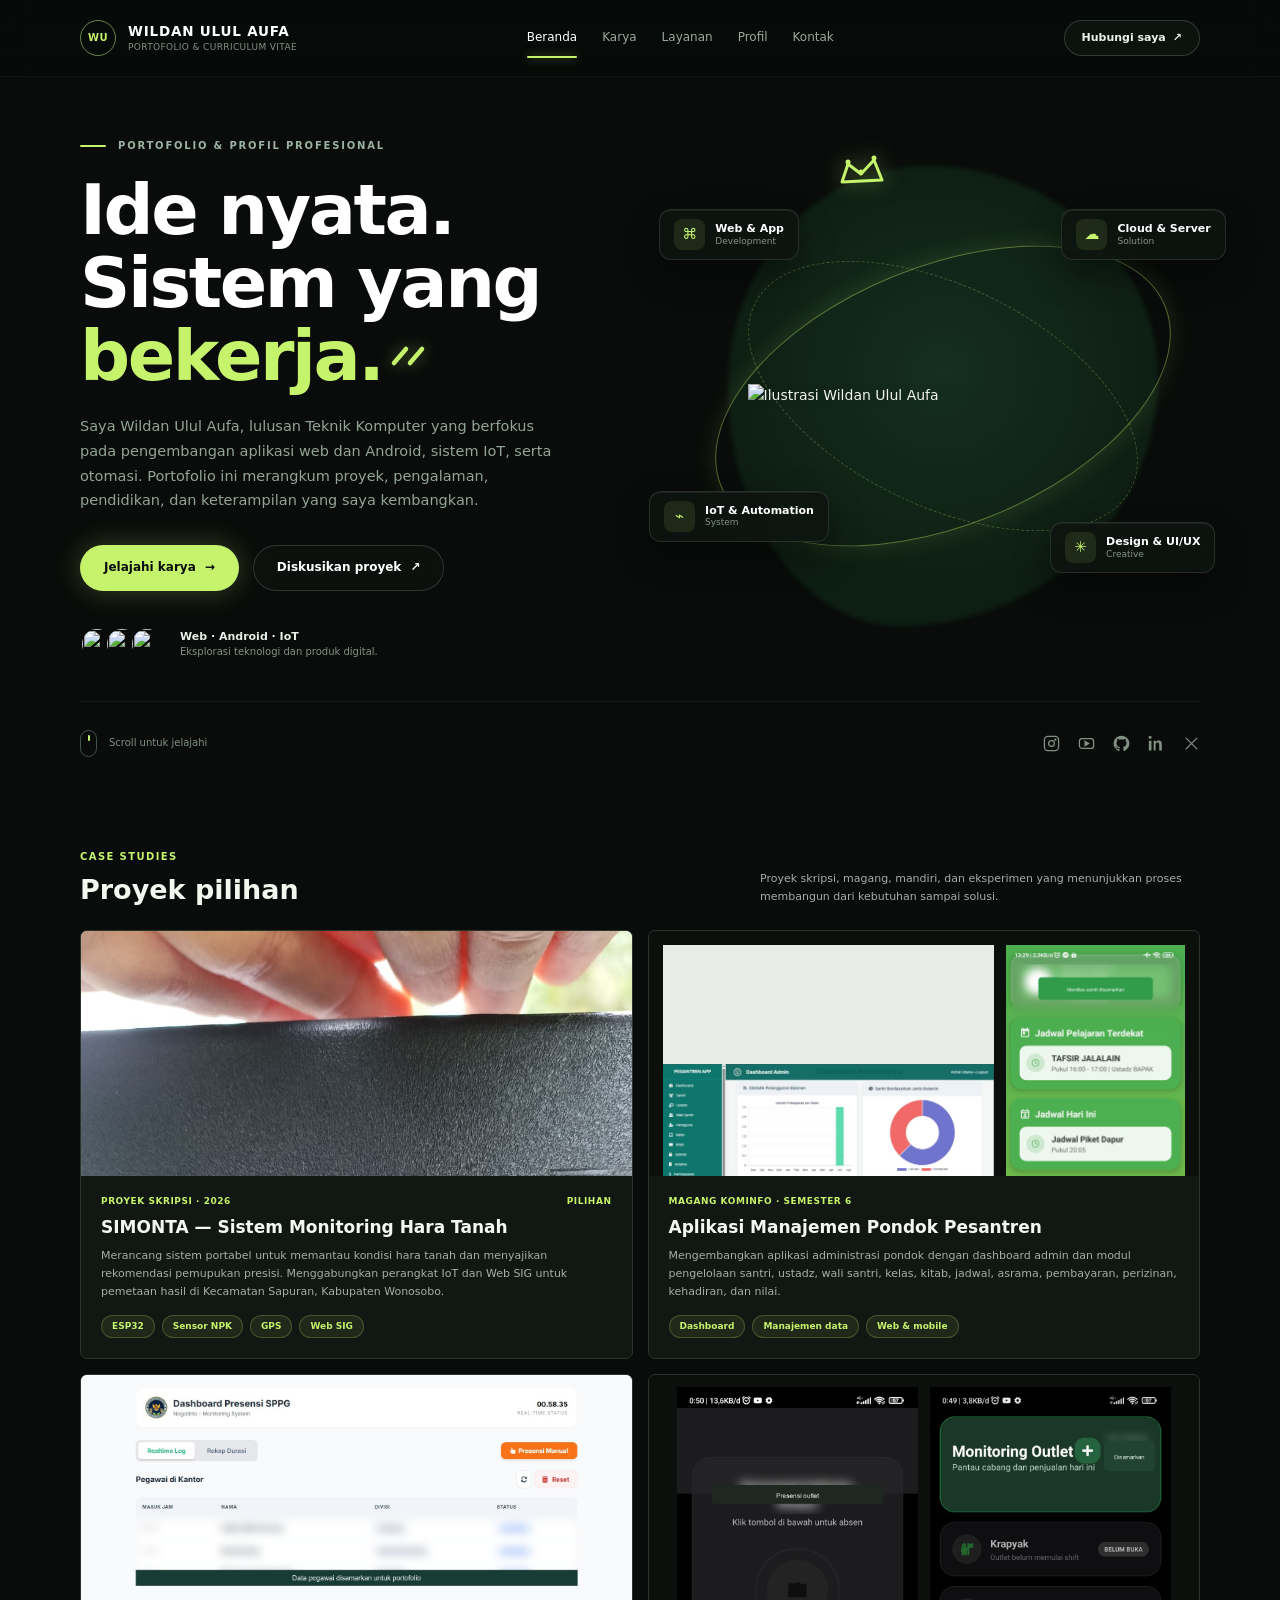
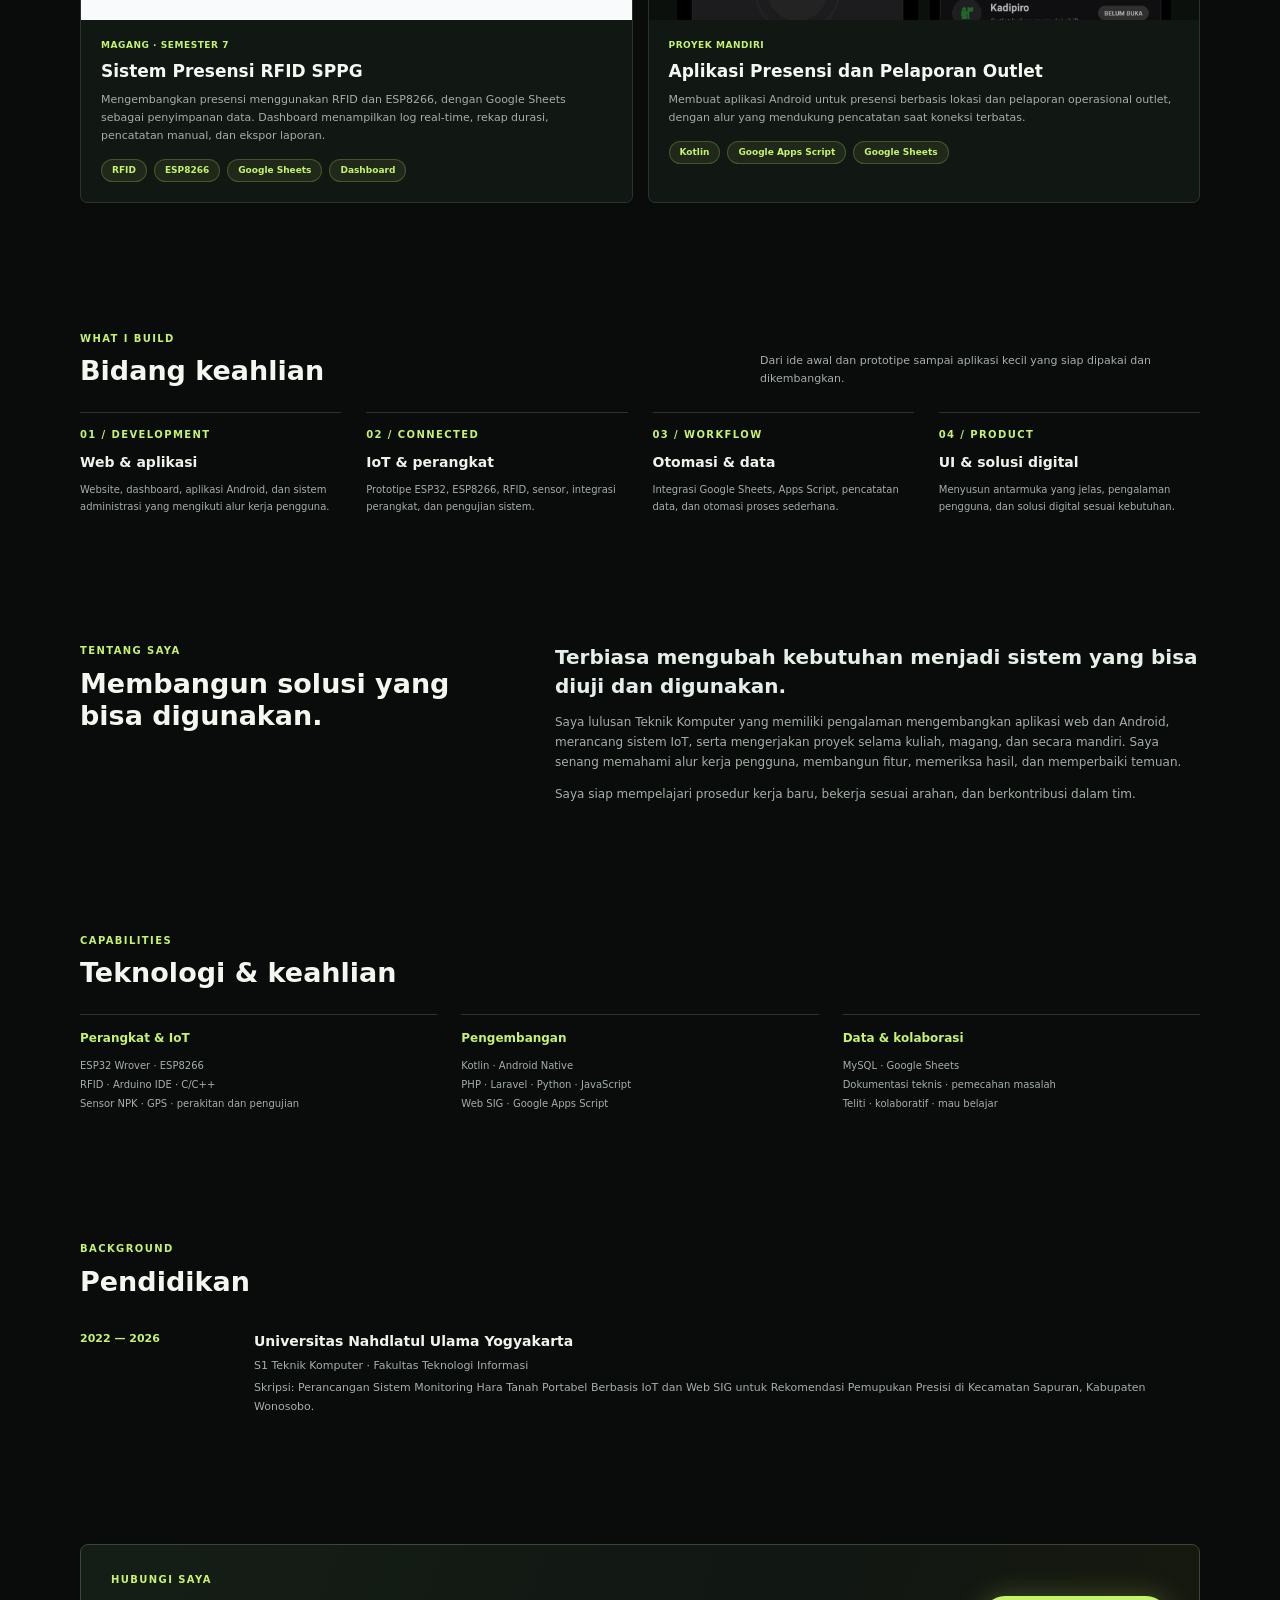
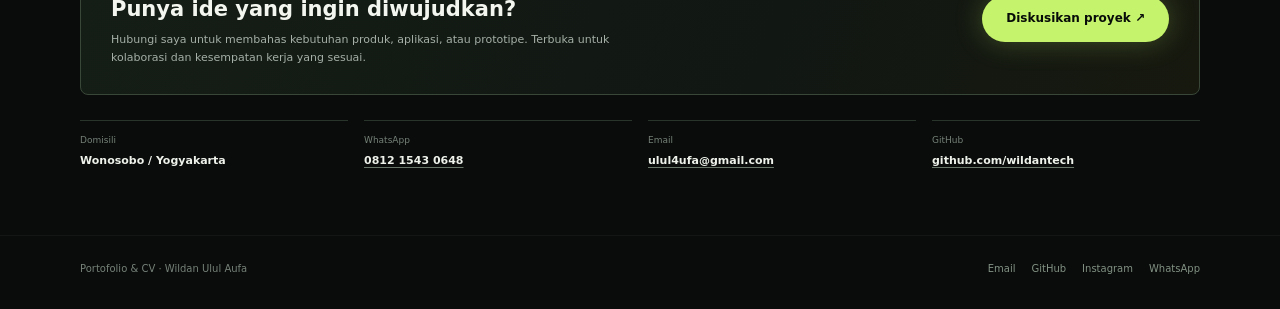
==== commit 722a07e6: "Refocus portfolio as personal CV and profile" ====
--- a/index.html
+++ b/index.html
@@ -4,8 +4,8 @@
   <meta charset="utf-8">
   <meta name="viewport" content="width=device-width, initial-scale=1">
   <meta name="theme-color" content="#090c0a">
-  <meta name="description" content="Wildan Ulul Aufa — portofolio pengembangan web, Android, IoT, dan otomasi.">
-  <title>WildanTech Studio — Wildan Ulul Aufa</title>
+  <meta name="description" content="Portofolio dan CV Wildan Ulul Aufa — pengembangan web, Android, IoT, dan otomasi.">
+  <title>Wildan Ulul Aufa — Portofolio &amp; CV</title>
   <style>
     :root {
       color-scheme: dark;
@@ -252,9 +252,9 @@
 <body>
   <header class="site-header">
     <div class="container site-nav">
-      <a class="brand" href="#beranda" aria-label="WildanTech Studio, beranda">
-        <span class="brand-mark">WT</span>
-        <span class="brand-copy"><strong>WILDANTECH</strong><small>studio teknologi</small></span>
+      <a class="brand" href="#beranda" aria-label="Portofolio Wildan Ulul Aufa, beranda">
+        <span class="brand-mark">WU</span>
+        <span class="brand-copy"><strong>WILDAN ULUL AUFA</strong><small>PORTOFOLIO &amp; CURRICULUM VITAE</small></span>
       </a>
       <nav class="nav-links" id="site-nav" aria-label="Navigasi utama">
         <a class="active" href="#beranda">Beranda</a>
@@ -275,9 +275,9 @@
       <div class="container">
         <div class="hero-grid">
           <div class="hero-content reveal">
-            <div class="hero-eyebrow"><span class="hero-eyebrow-bar"></span><span class="eyebrow-text">STUDIO TEKNOLOGI PERSONAL</span></div>
+            <div class="hero-eyebrow"><span class="hero-eyebrow-bar"></span><span class="eyebrow-text">PORTOFOLIO &amp; PROFIL PROFESIONAL</span></div>
             <h1 class="hero-headline">Ide nyata.<br>Sistem yang<br><span class="headline-lime">bekerja.<svg class="headline-dashes" viewBox="0 0 46 22" fill="none" xmlns="http://www.w3.org/2000/svg" aria-hidden="true"><path d="M4 18L16 4M20 18L32 4" stroke="#c5f36b" stroke-width="4.5" stroke-linecap="round"/></svg></span></h1>
-            <p class="hero-description">Saya Wildan Ulul Aufa. Membangun aplikasi web, Android, prototipe IoT, dan otomasi yang berangkat dari kebutuhan nyata—dari ide, pengembangan, hingga sistem siap digunakan.</p>
+            <p class="hero-description">Saya Wildan Ulul Aufa, lulusan Teknik Komputer yang berfokus pada pengembangan aplikasi web dan Android, sistem IoT, serta otomasi. Portofolio ini merangkum proyek, pengalaman, pendidikan, dan keterampilan yang saya kembangkan.</p>
             <div class="hero-cta-group">
               <a class="button" href="#karya">Jelajahi karya <span aria-hidden="true">→</span></a>
               <a class="button-quiet" href="#kontak">Diskusikan proyek <span aria-hidden="true">↗</span></a>
@@ -321,7 +321,7 @@
 
     <section class="section" id="karya">
       <div class="container">
-        <div class="section-heading"><div><p class="eyebrow">Case studies</p><h2>Karya pilihan</h2></div><p>Proyek skripsi, magang, mandiri, dan eksperimen yang menunjukkan proses membangun dari kebutuhan sampai solusi.</p></div>
+        <div class="section-heading"><div><p class="eyebrow">Case studies</p><h2>Proyek pilihan</h2></div><p>Proyek skripsi, magang, mandiri, dan eksperimen yang menunjukkan proses membangun dari kebutuhan sampai solusi.</p></div>
         <div class="project-grid">
           <article class="project-card reveal">
             <div class="project-image single"><img src="assets/simonta-hasil-analisis.jpeg" alt="Perangkat SIMONTA untuk pemantauan kondisi hara tanah" loading="lazy"></div>
@@ -345,7 +345,7 @@
 
     <section class="section" id="layanan">
       <div class="container">
-        <div class="section-heading"><div><p class="eyebrow">What I build</p><h2>Ruang kerja WildanTech</h2></div><p>Dari ide awal dan prototipe sampai aplikasi kecil yang siap dipakai dan dikembangkan.</p></div>
+        <div class="section-heading"><div><p class="eyebrow">What I build</p><h2>Bidang keahlian</h2></div><p>Dari ide awal dan prototipe sampai aplikasi kecil yang siap dipakai dan dikembangkan.</p></div>
         <div class="service-list">
           <article class="service-item"><p class="eyebrow">01 / Development</p><h3>Web &amp; aplikasi</h3><p>Website, dashboard, aplikasi Android, dan sistem administrasi yang mengikuti alur kerja pengguna.</p></article>
           <article class="service-item"><p class="eyebrow">02 / Connected</p><h3>IoT &amp; perangkat</h3><p>Prototipe ESP32, ESP8266, RFID, sensor, integrasi perangkat, dan pengujian sistem.</p></article>
@@ -382,7 +382,7 @@
 
     <section class="section" id="kontak">
       <div class="container">
-        <div class="callout"><div><p class="eyebrow">Mulai percakapan</p><h2>Punya ide yang ingin diwujudkan?</h2><p>Hubungi saya untuk membahas kebutuhan produk, aplikasi, atau prototipe. Terbuka untuk kolaborasi dan kesempatan kerja yang sesuai.</p></div><a class="button" href="https://wa.me/6281215430648?text=Halo%20Wildan%2C%20saya%20ingin%20berdiskusi%20tentang%20sebuah%20proyek." target="_blank" rel="noopener noreferrer">Diskusikan proyek ↗</a></div>
+        <div class="callout"><div><p class="eyebrow">Hubungi saya</p><h2>Punya ide yang ingin diwujudkan?</h2><p>Hubungi saya untuk membahas kebutuhan produk, aplikasi, atau prototipe. Terbuka untuk kolaborasi dan kesempatan kerja yang sesuai.</p></div><a class="button" href="https://wa.me/6281215430648?text=Halo%20Wildan%2C%20saya%20ingin%20berdiskusi%20tentang%20sebuah%20proyek." target="_blank" rel="noopener noreferrer">Diskusikan proyek ↗</a></div>
         <div class="contact-grid">
           <div class="contact-item"><span>Domisili</span><strong>Wonosobo / Yogyakarta</strong></div>
           <div class="contact-item"><span>WhatsApp</span><a href="https://wa.me/6281215430648" target="_blank" rel="noopener noreferrer">0812 1543 0648</a></div>
@@ -394,7 +394,7 @@
   </main>
 
   <footer class="site-footer">
-    <div class="container footer-row"><span>WildanTech Studio · dibangun oleh Wildan Ulul Aufa</span><div class="footer-links"><a href="mailto:ulul4ufa@gmail.com">Email</a><a href="https://github.com/wildantech" target="_blank" rel="noopener noreferrer">GitHub</a><a href="https://instagram.com/wildan.tech" target="_blank" rel="noopener noreferrer">Instagram</a><a href="https://wa.me/6281215430648" target="_blank" rel="noopener noreferrer">WhatsApp</a></div></div>
+    <div class="container footer-row"><span>Portofolio &amp; CV · Wildan Ulul Aufa</span><div class="footer-links"><a href="mailto:ulul4ufa@gmail.com">Email</a><a href="https://github.com/wildantech" target="_blank" rel="noopener noreferrer">GitHub</a><a href="https://instagram.com/wildan.tech" target="_blank" rel="noopener noreferrer">Instagram</a><a href="https://wa.me/6281215430648" target="_blank" rel="noopener noreferrer">WhatsApp</a></div></div>
   </footer>
 
   <script>
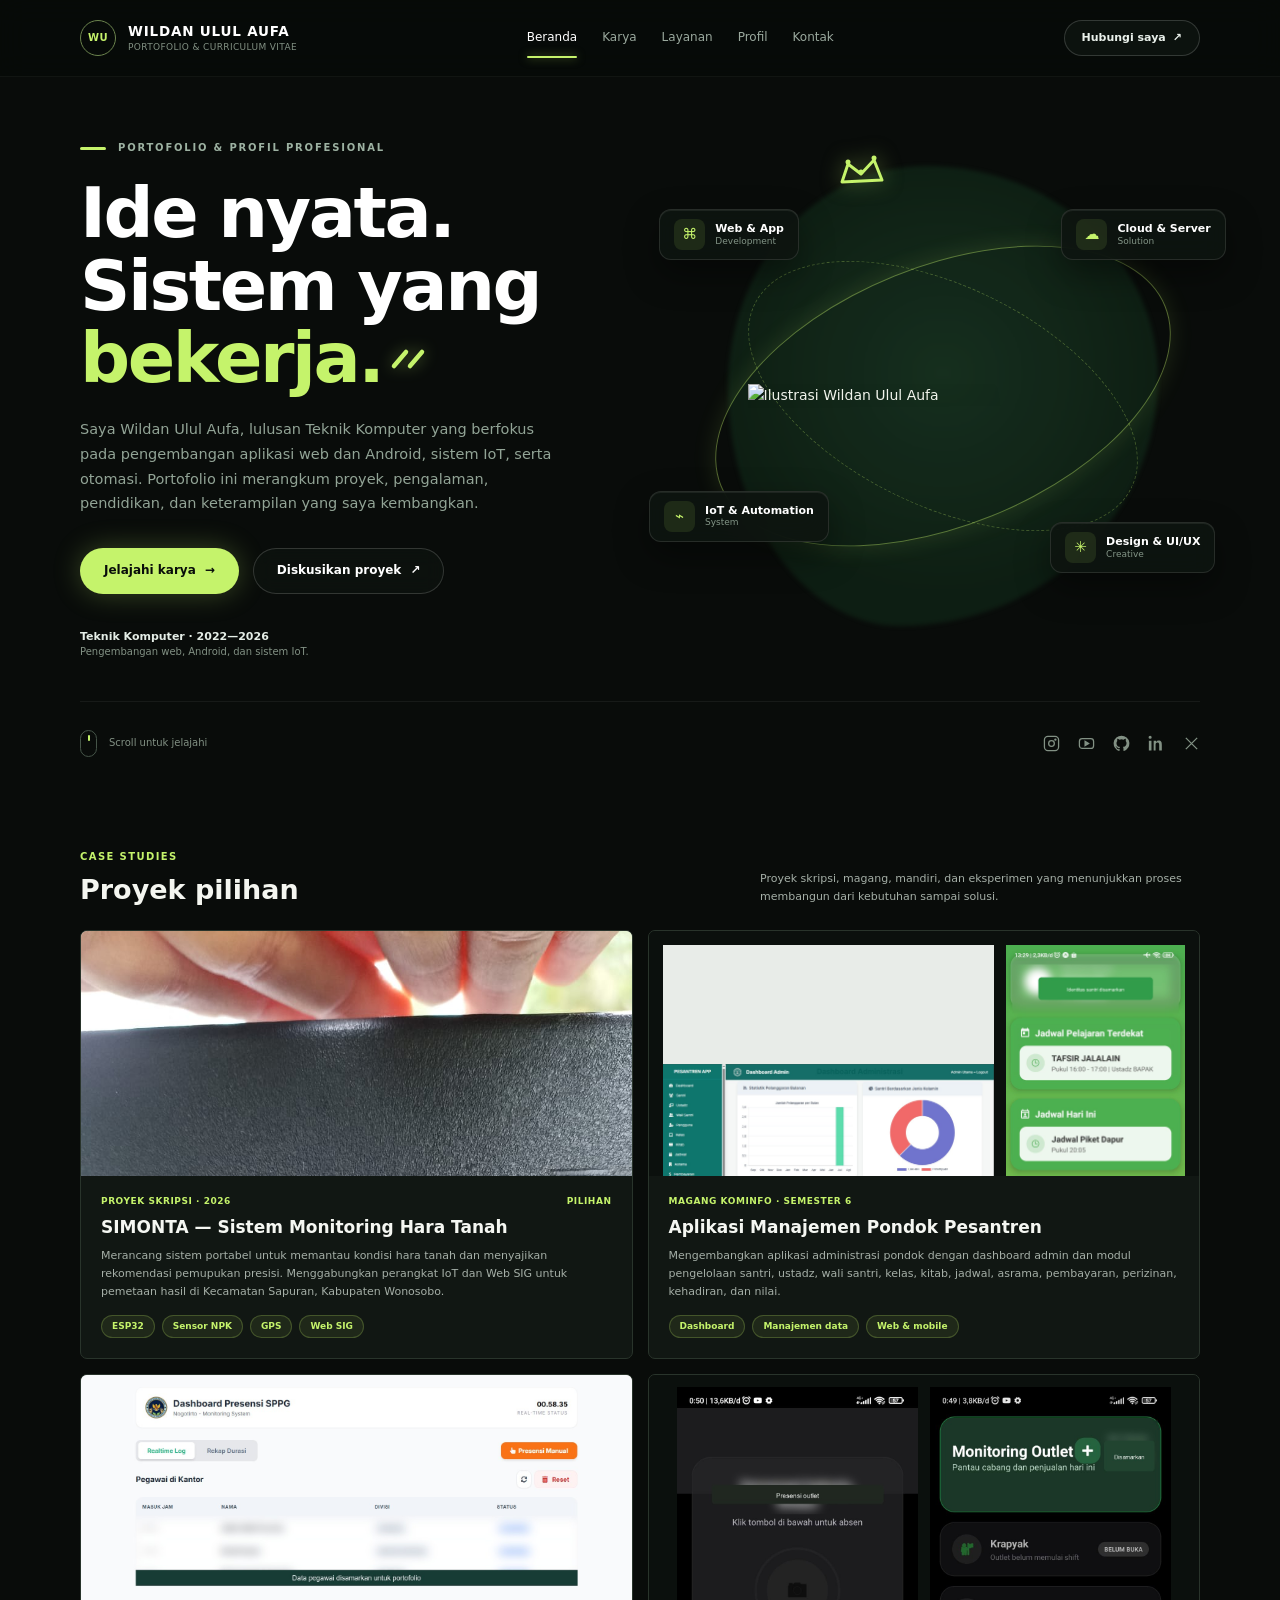
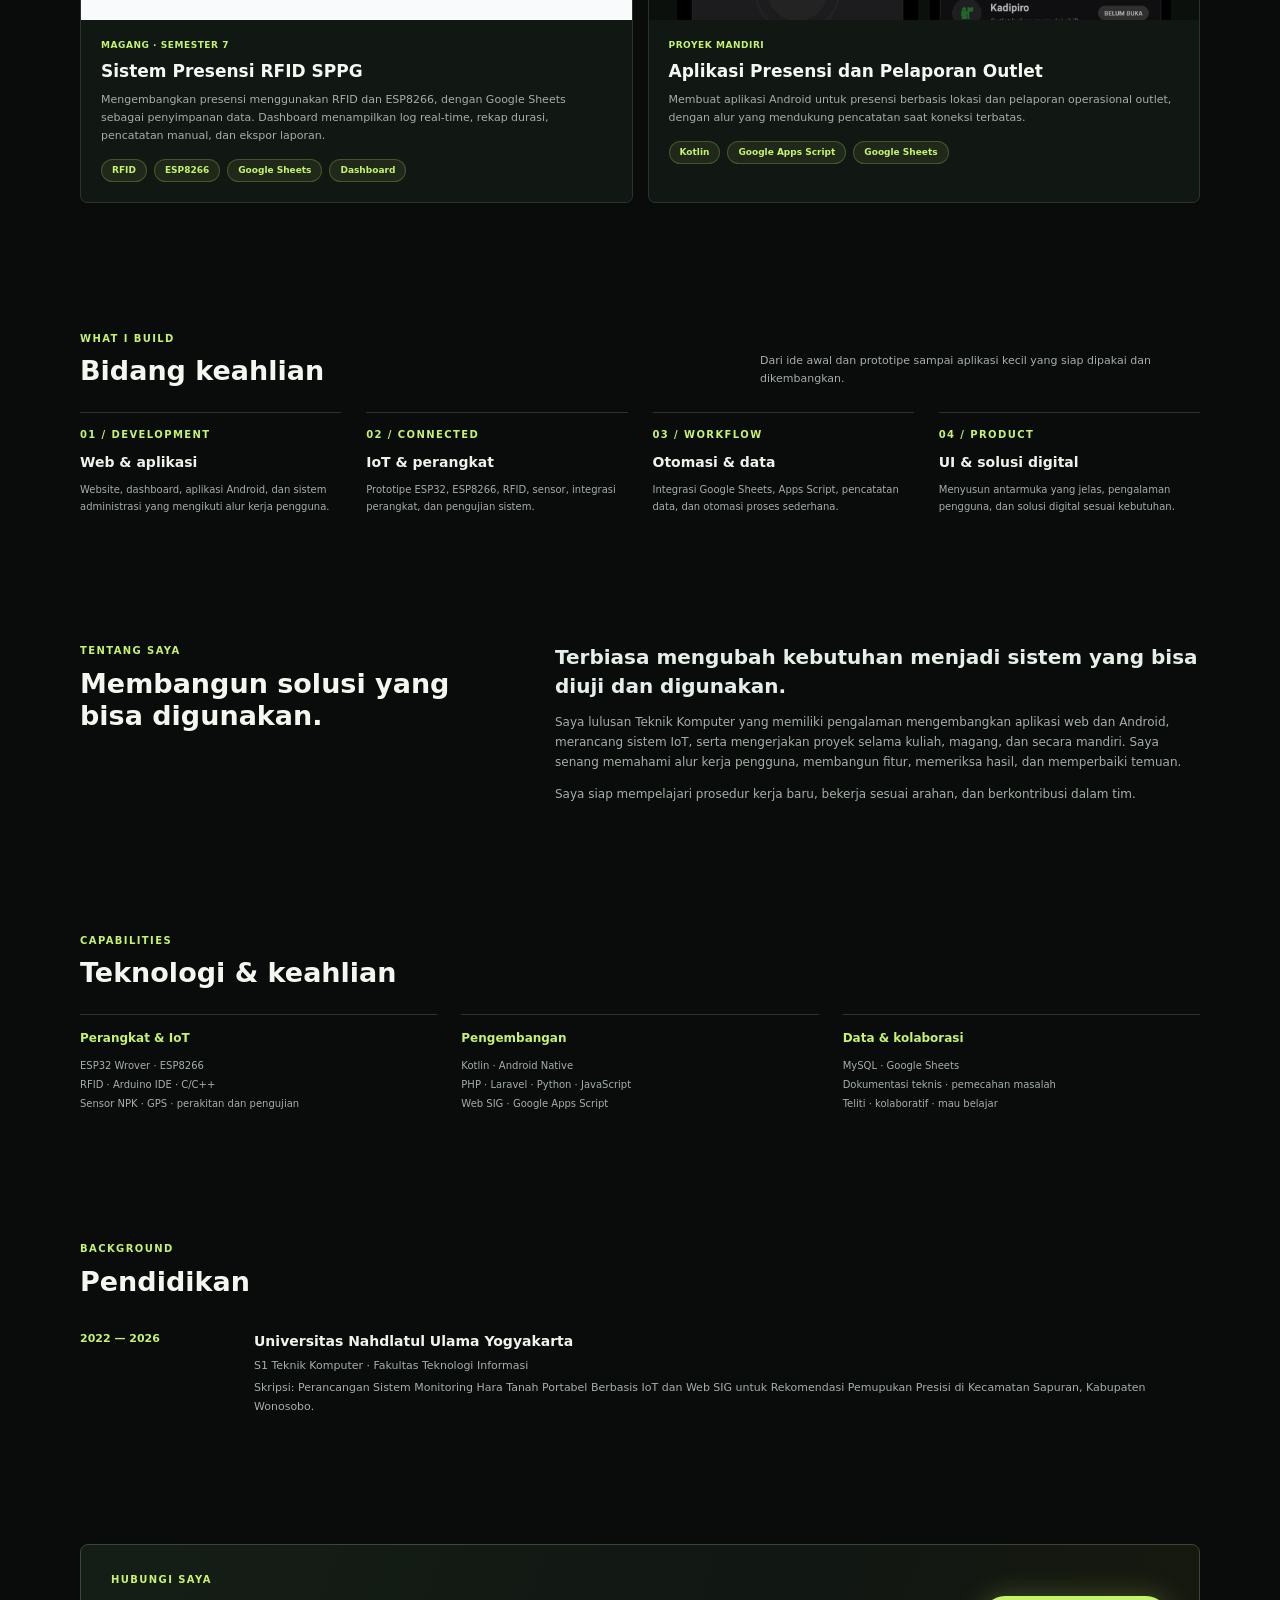
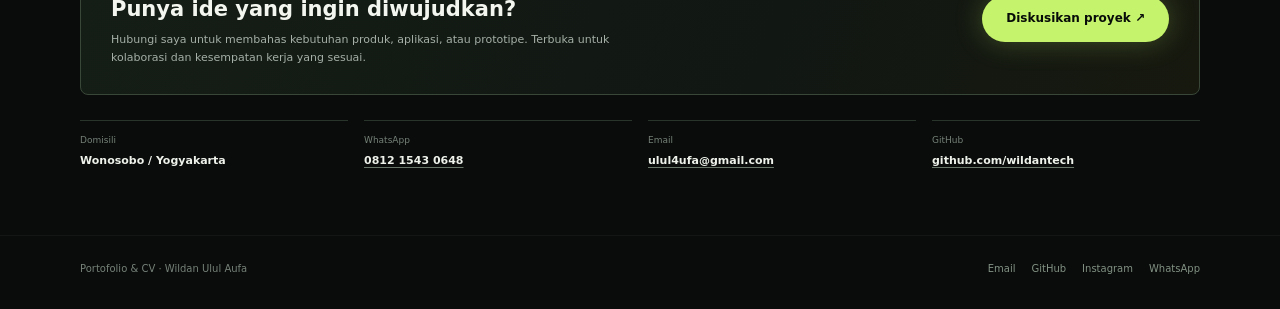
==== commit 09c90945: "Remove studio client branding from personal portfolio" ====
--- a/index.html
+++ b/index.html
@@ -283,13 +283,8 @@
               <a class="button-quiet" href="#kontak">Diskusikan proyek <span aria-hidden="true">↗</span></a>
             </div>
             <div class="hero-proof">
-              <div class="proof-avatars" aria-hidden="true">
-                <img src="https://raw.githubusercontent.com/wildantech/wildantechstudio/main/public/images/clients/client-1.svg" alt="" width="34" height="34">
-                <img src="https://raw.githubusercontent.com/wildantech/wildantechstudio/main/public/images/clients/client-2.svg" alt="" width="34" height="34">
-                <img src="https://raw.githubusercontent.com/wildantech/wildantechstudio/main/public/images/clients/client-3.svg" alt="" width="34" height="34">
-              </div>
-              <div class="proof-copy"><strong>Web · Android · IoT</strong><span>Eksplorasi teknologi dan produk digital.</span></div>
-            </div>
+              <div class="proof-copy"><strong>Teknik Komputer · 2022—2026</strong><span>Pengembangan web, Android, dan sistem IoT.</span></div>
+      </div>
           </div>
 
           <div class="hero-visual reveal" aria-label="Ilustrasi Wildan Ulul Aufa dan bidang keahlian">
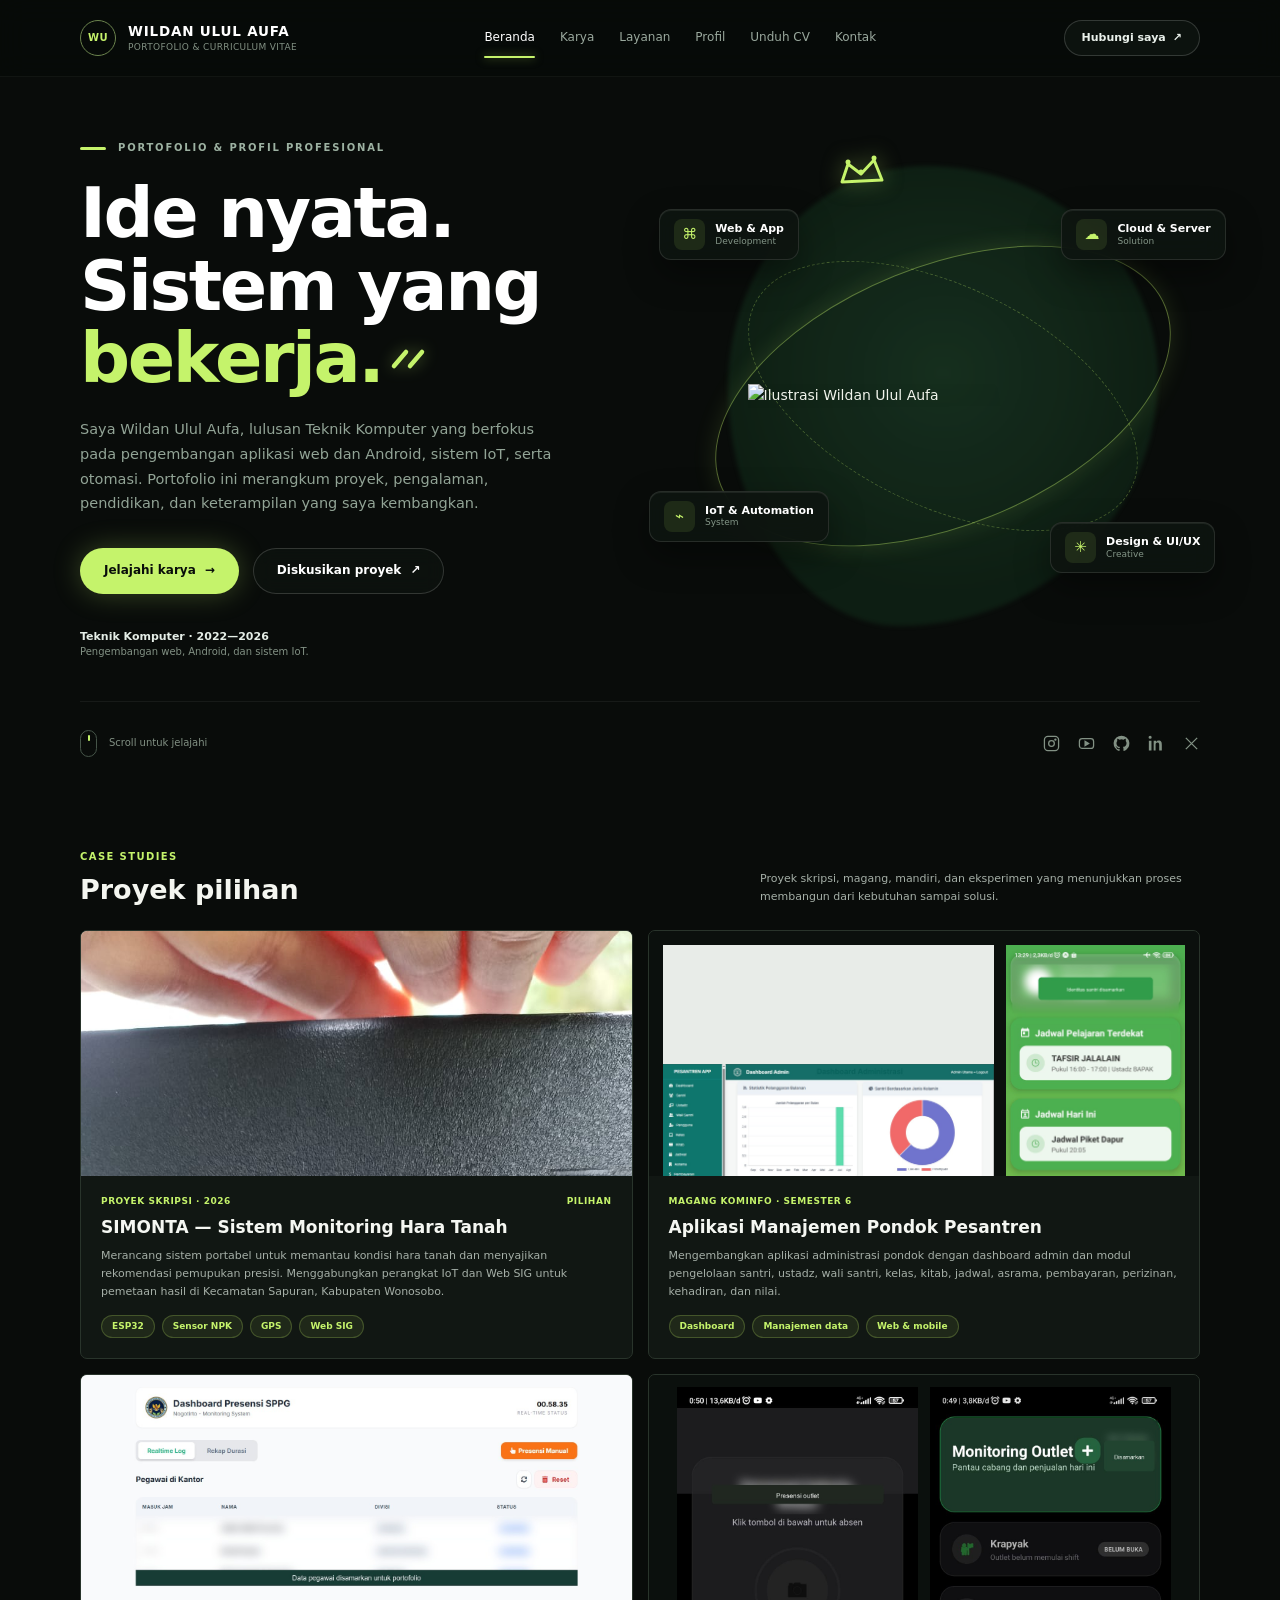
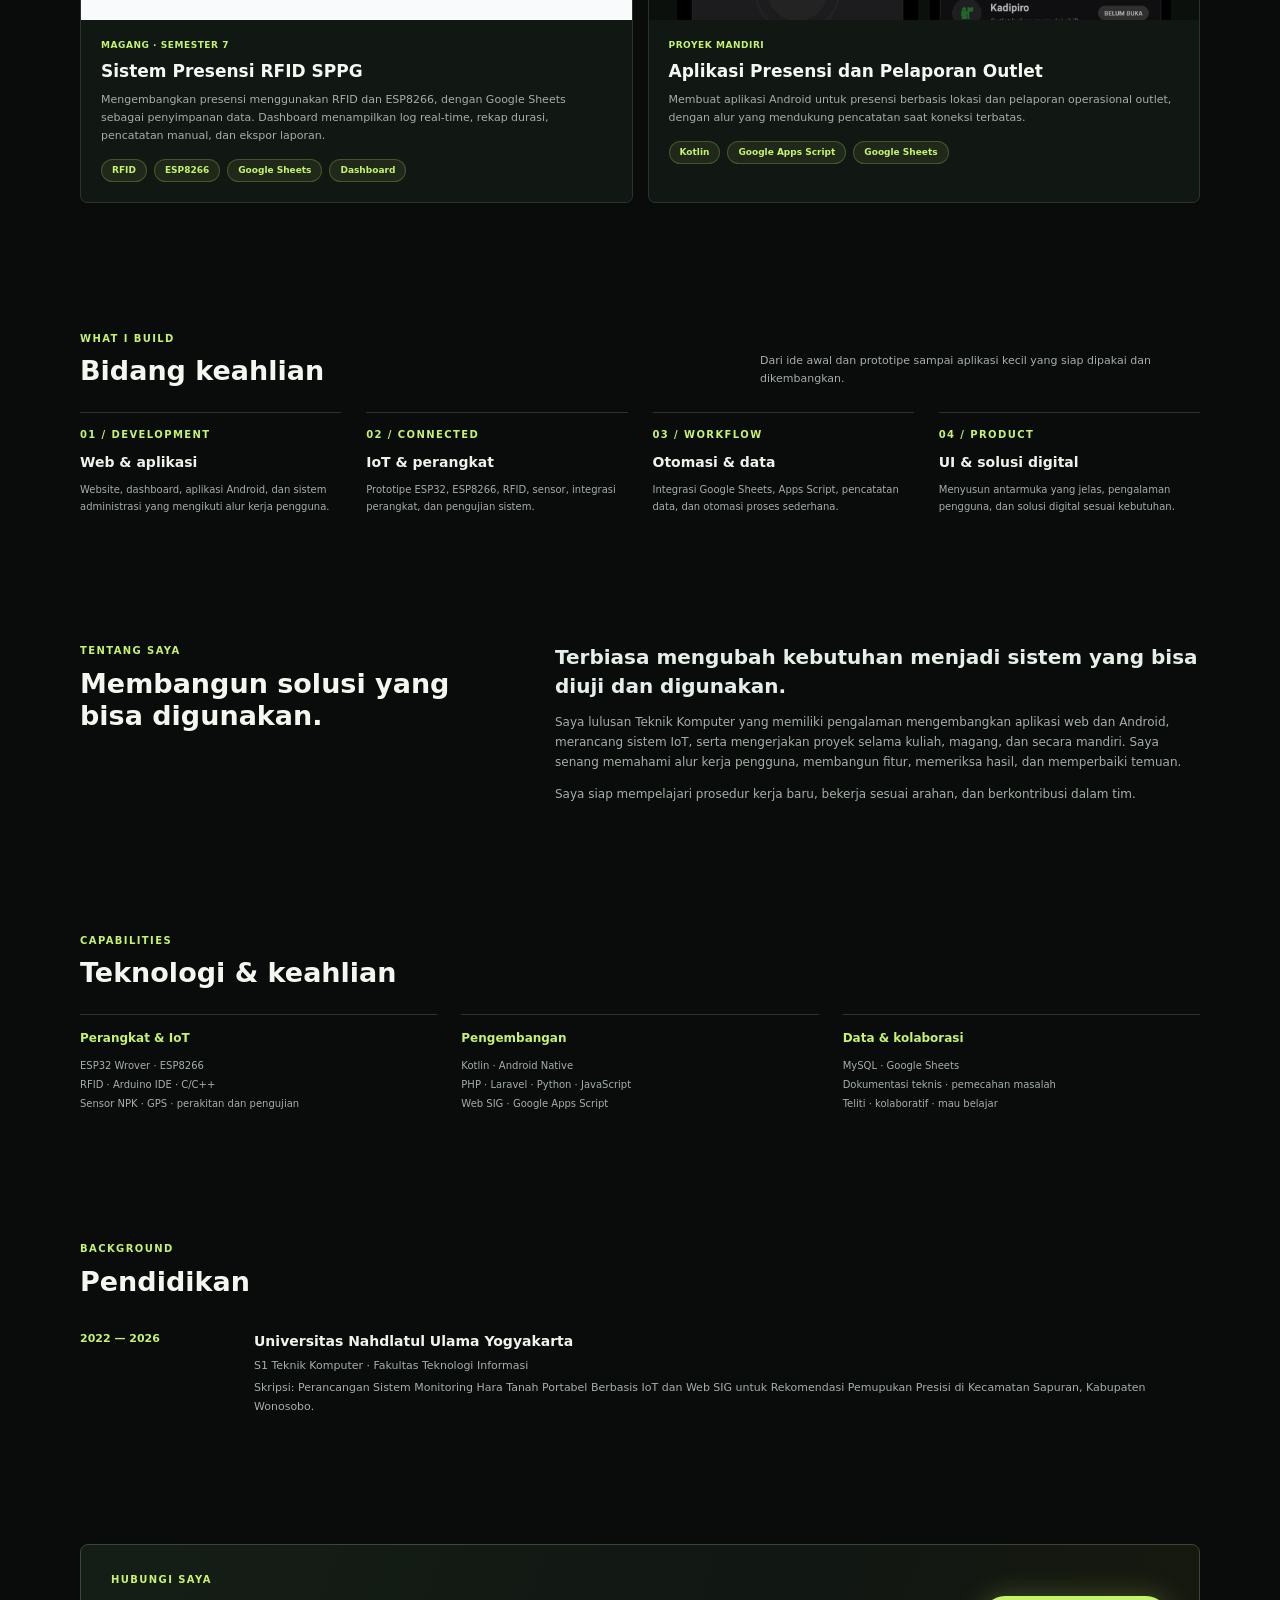
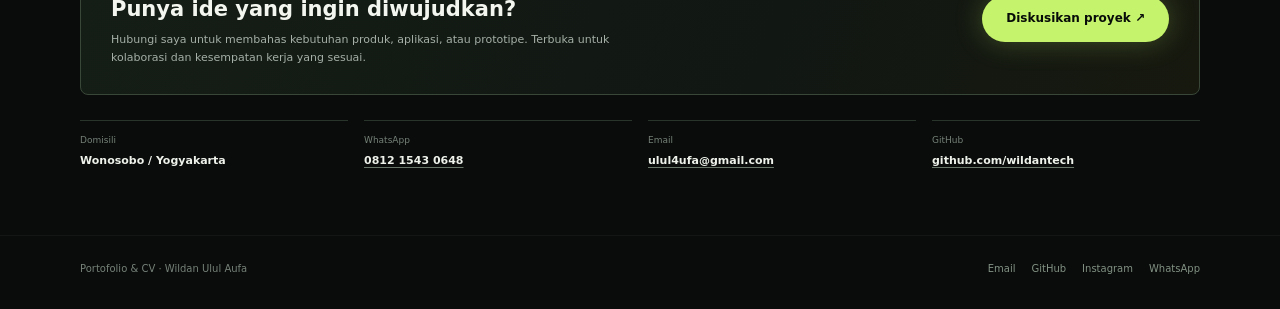
==== commit 66226377: "Add CV download entry to portfolio navigation" ====
--- a/index.html
+++ b/index.html
@@ -261,6 +261,7 @@
         <a href="#karya">Karya</a>
         <a href="#layanan">Layanan</a>
         <a href="#profil">Profil</a>
+        <a href="cv.html">Unduh CV</a>
         <a href="#kontak">Kontak</a>
       </nav>
       <div class="nav-actions">
